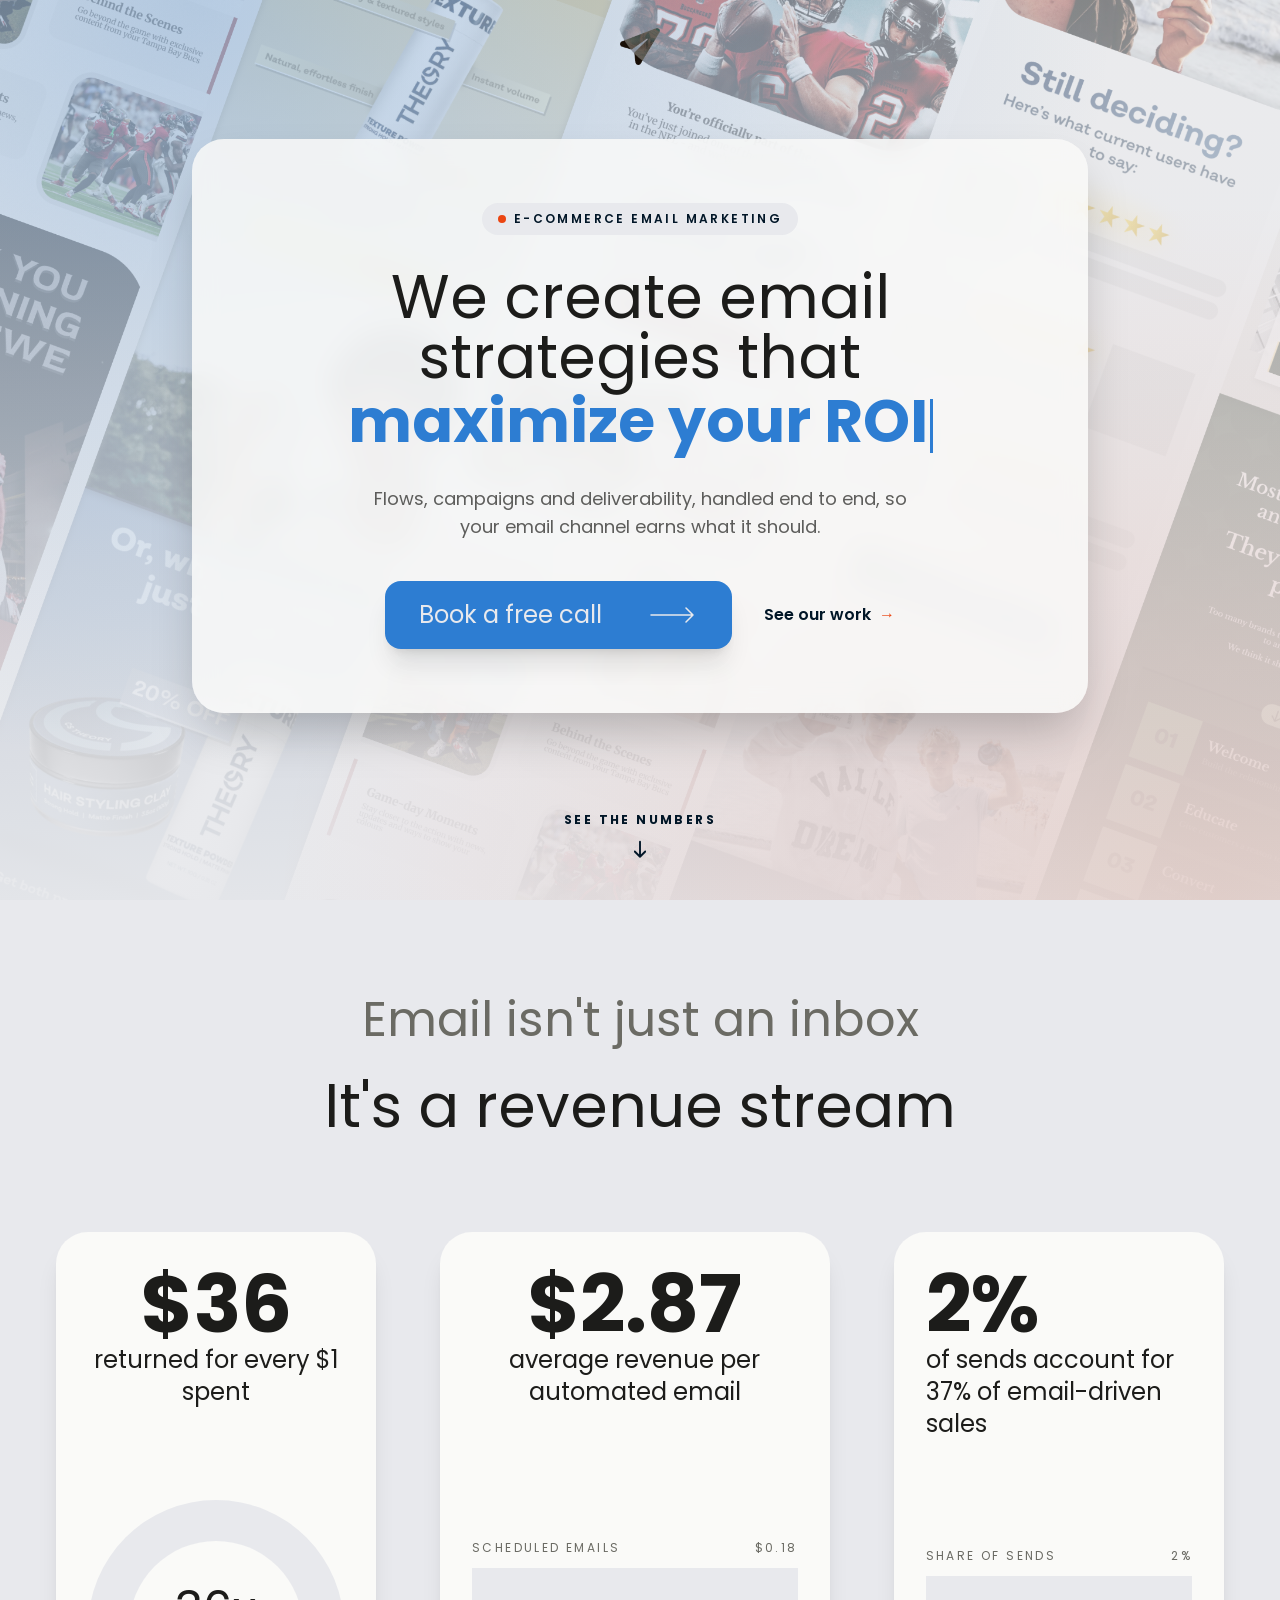
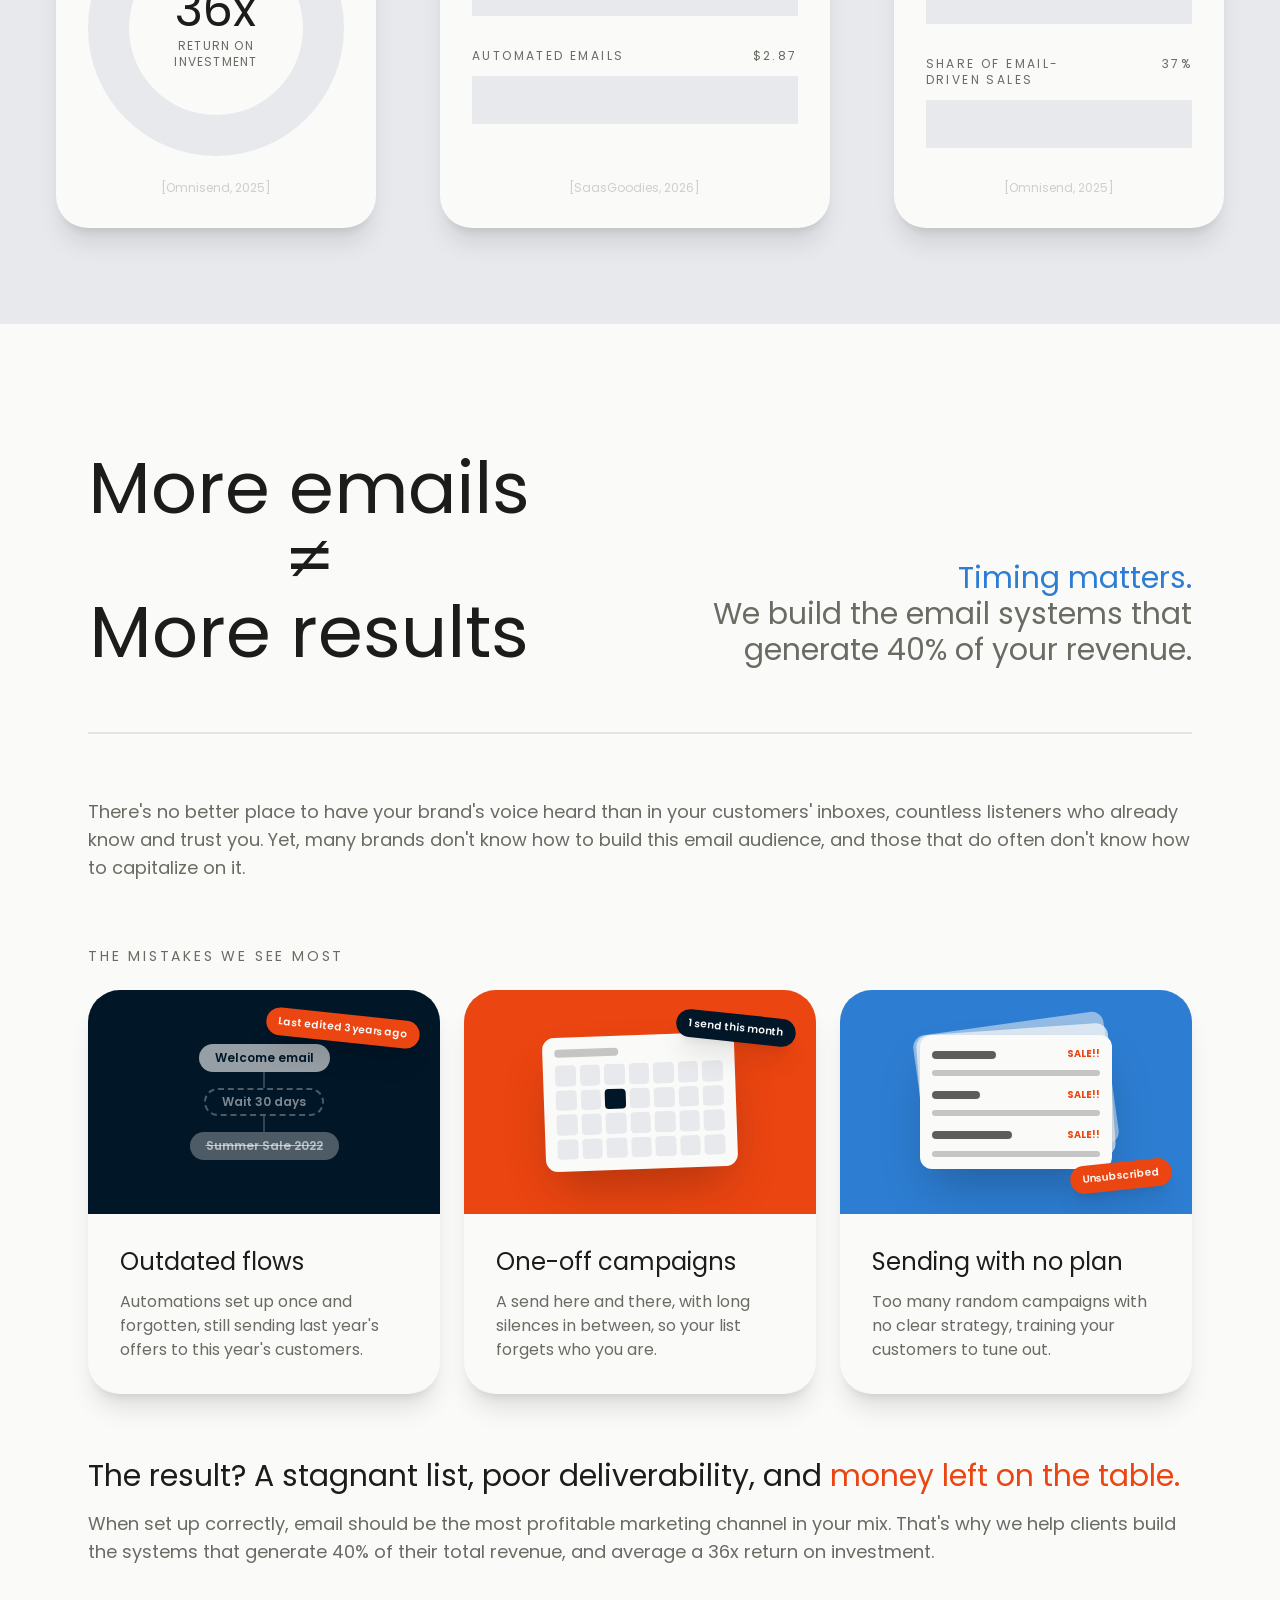
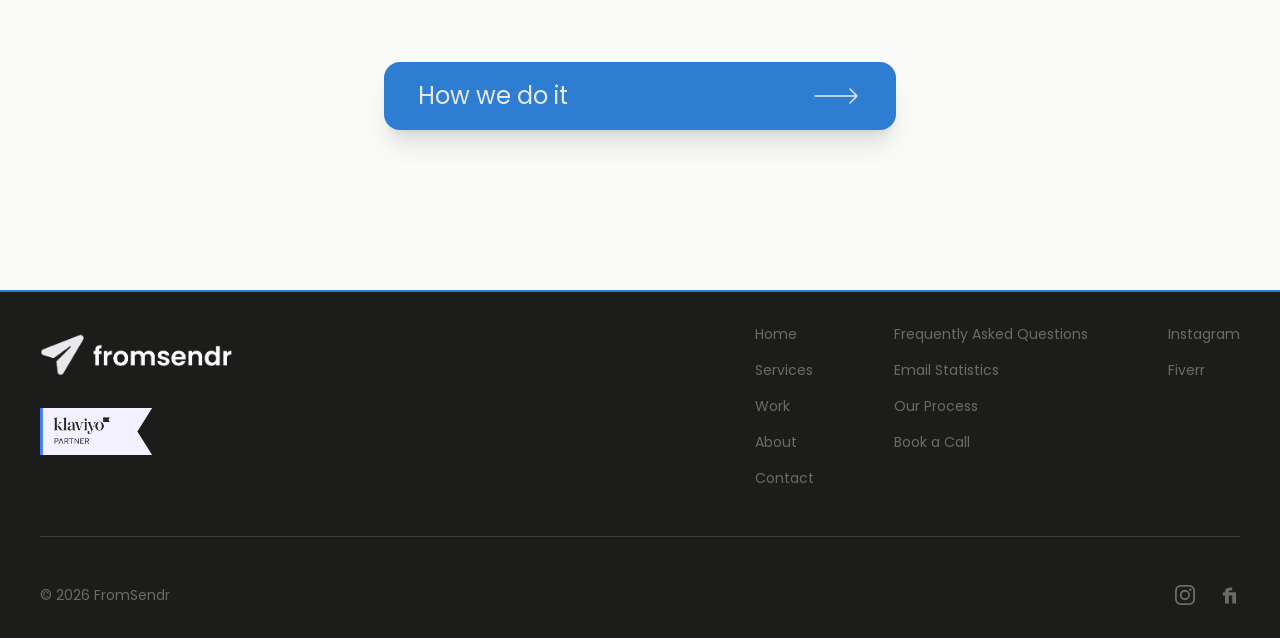
==== index.html @ eccfcfe0 "complete redesign!" ====
<!DOCTYPE html>
<html lang="en">
<head>
  <meta charset="UTF-8">
  <meta name="viewport" content="width=device-width, initial-scale=1.0">
  <link rel="icon" href="images/favicon-v3.png">
  <title>FromSendr</title>

  <!-- The hero background is set in styles.css (.hero-bg), so the browser only finds it after that loads: preload it so it starts downloading straight away -->
  <link rel="preload" as="image" href="images/hero-bg.png" fetchpriority="high">

  <!-- Fonts: a serif display paired with a clean sans for body/UI -->
  <link rel="preconnect" href="https://fonts.googleapis.com">
  <link rel="preconnect" href="https://fonts.gstatic.com" crossorigin>
  <link rel="stylesheet" href="styles.css">
  <link href="https://fonts.googleapis.com/css2?family=Fraunces:ital,opsz,wght@0,9..144,400;0,9..144,600;1,9..144,500&family=Inter:wght@400;500;600&display=swap" rel="stylesheet">
  <link href="https://fonts.googleapis.com/css2?family=Poppins:ital,wght@0,100;0,200;0,300;0,400;0,500;0,600;0,700;0,800;0,900;1,100;1,200;1,300;1,400;1,500;1,600;1,700;1,800;1,900&display=swap" rel="stylesheet">

  <!-- Built from tailwind.input.css + tailwind.config.js (see CLAUDE.md); must stay after styles.css -->
  <link rel="stylesheet" href="tailwind.css">
</head>

<body class="bg-platinum text-ink font-sans antialiased">

  <!-- Header + hero together fill the first screen (the hero takes the remaining height), then shrink as soon as the page scrolls (.hero-shrink, see styles.css/script.js) -->
  <div class="hero-shrink flex flex-col">
  <!-- ========== NAV ========== -->
  <!-- Only the logo shows by default; hovering it (or tapping, on touch) drops the nav panel down. See .site-logo/.site-nav in styles.css -->
  <a href="index.html" class="site-logo" aria-label="FromSendr home">
    <!-- The full wordmark, clipped to just the icon until the nav opens (see .site-logo-mark in styles.css) -->
    <span class="site-logo-mark"><img src="images/wordmark-platinum-nav.png" alt=""></span>
  </a>
  <nav id="site-nav" class="site-nav flex flex-col items-end gap-10 md:flex-row md:flex-wrap md:justify-center md:gap-x-16 md:gap-y-4 lg:gap-x-32 text-sm font-bold uppercase" aria-label="Main navigation">
    <a href="index.html" class="nav-link-selected">Home</a>
    <a href="services.html" class="nav-link">Services</a>
    <a href="work.html" class="nav-link">Work</a>
    <a href="about.html" class="nav-link">About</a>
    <a href="contact.html" class="nav-link">Contact</a>
  </nav>

  <!-- ========== HERO ==========
    A crisp paper card over the faded email collage (.hero-bg): eyebrow pill, headline with the
    typewriter line, one supporting line, then the booking button and a quieter "See our work" link.
  -->
  <section class="flex-1 flex flex-col justify-center relative overflow-hidden w-full mx-auto text-center px-6 md:px-10 pt-24 pb-28 md:pb-36">
    <div class="hero-bg" aria-hidden="true"></div>
    <div class="relative max-w-4xl w-full mx-auto px-5 py-10 sm:px-10 md:px-16 md:py-16 bg-paper/85 backdrop-blur-md rounded-[2rem] shadow-2xl">
      <p class="inline-flex items-center gap-2 bg-platinum rounded-full px-4 py-2 text-[0.65rem] sm:text-xs font-semibold uppercase tracking-[0.2em] text-navy">
        <span class="h-2 w-2 shrink-0 rounded-full bg-orange"></span>E-commerce email marketing
      </p>
      <h1 class="mt-6 md:mt-8 text-ink text-3xl sm:text-4xl md:text-6xl leading-[1.2]">
        <span class="block max-w-80 sm:max-w-lg md:max-w-3xl mx-auto">We create email strategies that</span>
        <!-- Grid: script.js stacks an invisible copy of every phrase in the same cell as the typed line, so the box is always as tall as the longest phrase and doesn't resize while typing. It also alternates the line between blue and orange per phrase (the cursor follows via bg-current) -->
        <span class="grid font-bold max-w-3xl pt-1 px-2 mx-auto">
          <span class="col-start-1 row-start-1 text-blue"><span id="typewriter"></span><span class="inline-block w-[2px] md:w-[3px] h-[0.9em] bg-current align-middle animate-pulse ml-0.5"></span></span>
        </span>
      </h1>
      <p class="mt-6 md:mt-8 text-ink/70 text-sm md:text-lg max-w-xl mx-auto">
        Flows, campaigns and deliverability, handled end to end, so your email channel earns what it should.
      </p>
      <div class="mt-8 md:mt-10 flex flex-col sm:flex-row items-center justify-center gap-5 sm:gap-8">
        <a href="contact.html" class="btn w-full sm:w-auto max-w-sm">
          Book a free call
          <svg xmlns="http://www.w3.org/2000/svg" width="48" height="16" viewBox="0 0 48 16" fill="none" aria-hidden="true" class="btn-arrow">
            <path d="M1 8H43M43 8L36 1M43 8L36 15" stroke="currentColor" stroke-width="1.5" stroke-linecap="round" stroke-linejoin="round"/>
          </svg>
        </a>
        <a href="work.html" class="group inline-flex items-center gap-2 text-sm md:text-base font-semibold text-navy">
          See our work
          <span class="text-orange transition-transform duration-200 group-hover:translate-x-1" aria-hidden="true">&rarr;</span>
        </a>
      </div>
    </div>
    <!-- Scroll cue: sits at the bottom of the first screen -->
    <div class="hero-cue absolute bottom-6 md:bottom-10 left-1/2 -translate-x-1/2 flex flex-col items-center gap-3 text-navy font-bold" aria-hidden="true">
      <span class="text-xs uppercase tracking-[0.2em]">See the numbers</span>
      <svg xmlns="http://www.w3.org/2000/svg" width="16" height="24" viewBox="0 0 16 24" fill="none" class="w-3 h-5 motion-safe:animate-bounce">
        <path d="M8 1V21M8 21L1 14M8 21L15 14" stroke="currentColor" stroke-width="2.5" stroke-linecap="round" stroke-linejoin="round"/>
      </svg>
    </div>
  </section>
  </div>

  <!-- ========== STATISTICS ========== -->
  <!-- Headline gets its own full screen, like the hero; each line slides up once when it scrolls into view (data-reveal, see styles.css/script.js) -->
  <section id="statistics" class="flex flex-col justify-center relative px-6 md:px-10 mt-16 md:mt-24 text-center">
    <div class="flex flex-col gap-2 sm:gap-4 md:gap-6 lg:gap-8">
      <h2 data-reveal class="text-2xl sm:text-4xl md:text-5xl lg:text-5xl text-stone">Email isn't just an inbox</h2>
      <h3 data-reveal class="text-3xl sm:text-5xl md:text-6xl lg:text-6xl">It's a revenue stream</h3>
    </div>
  </section>

  <!-- ========== STATISTICS: CHARTS ========== -->
  <section class="mx-auto px-12 sm:px-10 py-12 md:py-24 max-w-7xl 2xl:max-w-full">
    <div class="mx-auto flex flex-col gap-8 sm:gap-16 lg:gap-8 xl:gap-16 lg:flex-row lg:justify-center md:px-16 lg:px-4">

      <div data-reveal class="flex flex-col items-center justify-between gap-6 p-12 lg:p-8 2xl:p-12 bg-paper rounded-[2rem] shadow-xl">
        <div class="text-center">
          <div class="flex flex-col items-center justify-center">
            <span class="font-bold text-[4rem] sm:text-[8rem] lg:text-[5rem] 2xl:text-[8rem] leading-[1.0]">$36</span>
            <span class="mb-2 text-lg smtext-xl leading-tight text-ink md:mb-5 md:text-2xl lg:text-xl xl:text-2xl">returned for every $1 spent</span>
          </div>
        </div>
        <div class="flex flex-col gap-6">
          <div data-scroll-chart class="return-donut flex h-48 w-48 shrink-0 items-center justify-center rounded-full sm:h-64 sm:w-64 lg:h-48 lg:w-48 xl:h-64 xl:w-64" aria-label="36 dollar return for every 1 dollar invested">
            <div class="flex h-[68%] w-[68%] flex-col items-center justify-center rounded-full bg-paper text-center">
              <span class="text-3xl sm:text-5xl">36x</span>
              <span class="mt-1 max-w-20 sm:max-w-28 text-[0.5rem] sm:text-xs uppercase tracking-widest text-stone">return on investment</span>
            </div>
          </div>
          <a href="https://www.omnisend.com/blog/email-marketing-roi/" target="_blank" rel="noopener noreferrer" class="text-center text-xs text-stone/30 hover:underline cursor-pointer">[Omnisend, 2025]</a>
        </div>
      </div>

      <div data-reveal class="flex flex-col items-center justify-between gap-6 p-12 lg:p-8 2xl:p-12 bg-paper rounded-[2rem] shadow-xl">
        <div class="flex w-full flex-col items-center justify-between gap-12">
          <div class="text-center">
            <div class="flex flex-col items-center justify-center">
              <span data-scroll-chart class="font-bold text-[4rem] sm:text-[8rem] lg:text-[5rem] 2xl:text-[8rem] leading-[1]">$2.87</span>
              <span class="mb-2 text-lg sm:text-xl leading-tight text-ink md:mb-5 md:text-2xl lg:text-xl xl:text-2xl">average revenue per automated email</span>
            </div>
          </div>
          <div data-scroll-chart class="mt-16 w-full space-y-8" role="img" aria-label="2 percent of email sends account for 37 percent of email-driven sales">
            <div>
              <div class="mb-3 flex justify-between text-xs uppercase tracking-[0.2em] text-stone">
                <span>Scheduled emails</span>
                <span class="text-stone">$0.18</span>
              </div>
              <div class="h-12 overflow-hidden bg-platinum md:h-20 lg:h-12">
                <div class="share-bar-fill h-full bg-stone" style="--target: 6%"></div>
              </div>
            </div>
            <div>
              <div class="mb-3 flex justify-between text-xs uppercase tracking-[0.2em] text-stone">
                <span>Automated emails</span>
                <span class="text-stone">$2.87</span>
              </div>
              <div class="h-12 overflow-hidden bg-platinum md:h-20 lg:h-12">
                <div class="share-bar-fill h-full bg-blue" style="--target: 100%"></div>
              </div>
            </div>
          </div>
        </div>
        <a href="https://saasgoodies.com/email-automation-statistics/" target="_blank" rel="noopener noreferrer" class="flex items-center justify-center pt-4 text-center text-xs text-stone/30 hover:underline cursor-pointer">[SaasGoodies, 2026]</a>
      </div>

      <div data-reveal class="flex flex-col items-center justify-between gap-6 p-12 lg:p-8 2xl:p-12 bg-paper rounded-[2rem] shadow-xl">
        <div class="text-center md:text-left">
          <div class="flex flex-col items-center justify-center md:items-start">
            <span class="font-bold text-[4rem] sm:text-[8rem] lg:text-[5rem] 2xl:text-[8rem] leading-[1]">2%</span>
            <span class="max-w-xs text-lg sm:text-xl leading-tight text-ink md:mb-5 md:max-w-sm md:text-2xl lg:text-xl xl:text-2xl">of sends account for 37% of email-driven sales</span>
          </div>
        </div>
        <div data-scroll-chart class="mt-16 w-full space-y-8" role="img" aria-label="2 percent of email sends account for 37 percent of email-driven sales">
          <div>
            <div class="mb-3 flex justify-between text-xs uppercase tracking-[0.2em] text-stone">
              <span>Share of sends</span>
              <span class="text-stone">2%</span>
            </div>
            <div class="h-12 overflow-hidden bg-platinum md:h-20 lg:h-12">
              <div class="share-bar-fill h-full bg-stone" style="--target: 6%"></div>
            </div>
          </div>
          <div>
            <div class="mb-3 flex justify-between text-xs uppercase tracking-[0.2em] text-stone gap-16">
              <span>Share of email-driven sales</span>
              <span class="text-stone">37%</span>
            </div>
            <div class="h-12 overflow-hidden bg-platinum md:h-20 lg:h-12">
              <div class="share-bar-fill h-full bg-blue" style="--target: 74%"></div>
            </div>
          </div>
          <a href="https://www.omnisend.com/2025-ecommerce-marketing-report/" target="_blank" rel="noopener noreferrer" class="flex items-center justify-center text-center text-xs text-stone/30 hover:underline cursor-pointer">[Omnisend, 2025]</a>
        </div>
      </div>
    </div>
  </section>

  <!-- ========== STATISTICS: SUMMARY ========== -->
  <section class="bg-paper px-6 md:px-10 py-20 md:py-32">
    <div class="flex flex-col justify-center align-center gap-8 md:gap-16 mx-auto max-w-6xl px-6 text-center">
      <div class="flex flex-col gap-16 md:flex-row md:gap-0 justify-between">
        <h2 data-reveal class="flex flex-col items-center justify-center text-4xl sm:text-5xl lg:text-7xl">
          <span>More emails</span>
          <span class="text-4xl sm:text-5xl lg:text-7xl md:text-[0.75em]">≠</span>
          <span>More results</span>
        </h2>
        <div data-reveal class="flex flex-col md:justify-end md:items-end max-w-4xl text-left md:text-right text-stone">
          <h3 class="text-xl md:text-3xl text-blue">Timing matters.</h3>
          <h3 class="text-xl md:text-3xl max-w-xl">We build the email systems that generate 40% of your revenue.</h3>
        </div>
      </div>
      <div class="h-[1px] md:h-[2px] bg-silver/40"></div>
      <p class="text-left text-stone text-sm md:text-lg">
        There's no better place to have your brand's voice heard than in your customers' inboxes, countless listeners who already know and trust you.
        Yet, many brands don't know how to build this email audience, and those that do often don't know how to capitalize on it.
      </p>

      <!-- The three common mistakes, as cards in the services.html style: a coloured panel with a small decorative illustration (built from divs), then the copy. 1 column on mobile, 3 at md -->
      <div class="text-left">
        <p data-reveal class="mb-6 text-sm uppercase tracking-[0.2em] text-stone">The mistakes we see most</p>
        <div class="grid gap-6 md:grid-cols-3">

          <article data-reveal class="flex flex-col bg-paper rounded-[2rem] shadow-xl overflow-hidden">
            <div class="relative flex items-center justify-center min-h-56 p-8 bg-navy overflow-hidden" aria-hidden="true">
              <div class="relative flex flex-col items-center text-xs font-semibold">
                <span class="bg-paper/60 text-navy rounded-full px-4 py-1.5">Welcome email</span>
                <span class="h-4 w-0.5 bg-paper/20"></span>
                <span class="border-2 border-dashed border-paper/30 text-paper/50 rounded-full px-4 py-1">Wait 30 days</span>
                <span class="h-4 w-0.5 bg-paper/20"></span>
                <span class="bg-paper/30 text-paper/60 rounded-full px-4 py-1.5 line-through">Summer Sale 2022</span>
              </div>
              <span class="absolute right-5 top-6 bg-orange text-paper text-[0.65rem] font-semibold rounded-full px-3 py-1.5 shadow-xl rotate-[6deg]">Last edited 3 years ago</span>
            </div>
            <div class="flex flex-col gap-3 p-8">
              <h3 class="text-xl md:text-2xl text-ink">Outdated flows</h3>
              <p class="text-stone text-sm md:text-base leading-relaxed">Automations set up once and forgotten, still sending last year's offers to this year's customers.</p>
            </div>
          </article>

          <article data-reveal class="flex flex-col bg-paper rounded-[2rem] shadow-xl overflow-hidden">
            <div class="relative flex items-center justify-center min-h-56 p-8 bg-orange overflow-hidden" aria-hidden="true">
              <div class="relative w-full max-w-[12rem] bg-paper rounded-xl shadow-2xl p-3 rotate-[-2deg]">
                <div class="mb-2 h-2 w-16 rounded-full bg-silver"></div>
                <div class="grid grid-cols-7 gap-1">
                  <span class="aspect-square rounded bg-platinum"></span><span class="aspect-square rounded bg-platinum"></span><span class="aspect-square rounded bg-platinum"></span><span class="aspect-square rounded bg-platinum"></span><span class="aspect-square rounded bg-platinum"></span><span class="aspect-square rounded bg-platinum"></span><span class="aspect-square rounded bg-platinum"></span>
                  <span class="aspect-square rounded bg-platinum"></span><span class="aspect-square rounded bg-platinum"></span><span class="aspect-square rounded bg-navy"></span><span class="aspect-square rounded bg-platinum"></span><span class="aspect-square rounded bg-platinum"></span><span class="aspect-square rounded bg-platinum"></span><span class="aspect-square rounded bg-platinum"></span>
                  <span class="aspect-square rounded bg-platinum"></span><span class="aspect-square rounded bg-platinum"></span><span class="aspect-square rounded bg-platinum"></span><span class="aspect-square rounded bg-platinum"></span><span class="aspect-square rounded bg-platinum"></span><span class="aspect-square rounded bg-platinum"></span><span class="aspect-square rounded bg-platinum"></span>
                  <span class="aspect-square rounded bg-platinum"></span><span class="aspect-square rounded bg-platinum"></span><span class="aspect-square rounded bg-platinum"></span><span class="aspect-square rounded bg-platinum"></span><span class="aspect-square rounded bg-platinum"></span><span class="aspect-square rounded bg-platinum"></span><span class="aspect-square rounded bg-platinum"></span>
                </div>
              </div>
              <span class="absolute right-5 top-6 bg-navy text-paper text-[0.65rem] font-semibold rounded-full px-3 py-1.5 shadow-xl rotate-[6deg]">1 send this month</span>
            </div>
            <div class="flex flex-col gap-3 p-8">
              <h3 class="text-xl md:text-2xl text-ink">One-off campaigns</h3>
              <p class="text-stone text-sm md:text-base leading-relaxed">A send here and there, with long silences in between, so your list forgets who you are.</p>
            </div>
          </article>

          <article data-reveal class="flex flex-col bg-paper rounded-[2rem] shadow-xl overflow-hidden">
            <div class="relative flex items-center justify-center min-h-56 p-8 bg-blue overflow-hidden" aria-hidden="true">
              <div class="relative w-full max-w-[12rem]">
                <div class="absolute inset-0 bg-paper/50 rounded-xl rotate-[-8deg] -translate-y-3"></div>
                <div class="absolute inset-0 bg-paper/70 rounded-xl rotate-[-4deg] -translate-y-1.5"></div>
                <div class="relative bg-paper rounded-xl shadow-2xl p-3">
                  <div class="flex items-center justify-between">
                    <span class="h-2 w-16 rounded-full bg-ink/70"></span>
                    <span class="text-[0.6rem] font-bold text-orange">SALE!!</span>
                  </div>
                  <div class="mt-2 h-1.5 w-full rounded-full bg-silver"></div>
                  <div class="mt-3 flex items-center justify-between">
                    <span class="h-2 w-12 rounded-full bg-ink/70"></span>
                    <span class="text-[0.6rem] font-bold text-orange">SALE!!</span>
                  </div>
                  <div class="mt-2 h-1.5 w-full rounded-full bg-silver"></div>
                  <div class="mt-3 flex items-center justify-between">
                    <span class="h-2 w-20 rounded-full bg-ink/70"></span>
                    <span class="text-[0.6rem] font-bold text-orange">SALE!!</span>
                  </div>
                  <div class="mt-2 h-1.5 w-full rounded-full bg-silver"></div>
                </div>
              </div>
              <span class="absolute right-5 bottom-6 bg-orange text-paper text-[0.65rem] font-semibold rounded-full px-3 py-1.5 shadow-xl rotate-[-6deg]">Unsubscribed</span>
            </div>
            <div class="flex flex-col gap-3 p-8">
              <h3 class="text-xl md:text-2xl text-ink">Sending with no plan</h3>
              <p class="text-stone text-sm md:text-base leading-relaxed">Too many random campaigns with no clear strategy, training your customers to tune out.</p>
            </div>
          </article>

        </div>
      </div>

      <div data-reveal class="flex flex-col gap-4 text-left text-stone text-sm md:text-lg">
        <p class="text-xl md:text-3xl text-ink">
          The result? A stagnant list, poor deliverability, and <span class="text-orange">money left on the table.</span>
        </p>
        <p>
          When set up correctly, email should be the most profitable marketing channel in your mix.
          That's why we help clients build the systems that generate 40% of their total revenue, and average a 36x return on investment.
        </p>
      </div>
      <a href="services.html" class="btn mx-auto w-full max-w-lg my-4 md:my-8">
        How we do it
        <svg xmlns="http://www.w3.org/2000/svg" width="48" height="16" viewBox="0 0 48 16" fill="none" aria-hidden="true" class="btn-arrow">
          <path d="M1 8H43M43 8L36 1M43 8L36 15" stroke="currentColor" stroke-width="1.5" stroke-linecap="round" stroke-linejoin="round"/>
        </svg>
      </a>
    </div>
  </section>

  <!-- ========== FOOTER ========== -->
  <footer class="mx-auto px-6 md:px-10 py-8 text-sm bg-ink border-t-2 border-blue text-stone flex flex-col gap-12">
    <div class="flex justify-between">
      <div class="flex flex-col justify-start gap-8">
        <img src="images/wordmark-platinum.png" alt="FromSendr" class="w-24 sm:w-32 md:w-48">
        <img src="images/klaviyo-partner.png" alt="Klaviyo Partner" class="w-14 sm:w-20 md:w-28">
      </div>
      <div class="flex justify-end gap-20">
        <div class="flex flex-col gap-4 text-xs text-right md:text-left md:text-sm">
          <a href="index.html" class="footer-link">Home</a>
          <a href="services.html" class="footer-link">Services</a>
          <a href="work.html" class="footer-link">Work</a>
          <a href="about.html" class="footer-link">About</a>
          <a href="contact.html" class="footer-link">Contact</a>
        </div>
        <div class="hidden md:flex flex-col gap-4 text-xs md:text-sm">
          <a href="services.html#faq" class="footer-link">Frequently Asked Questions</a>
          <a href="index.html#statistics" class="footer-link">Email Statistics</a>
          <a href="services.html#process" class="footer-link">Our Process</a>
          <a href="contact.html#booking" class="footer-link">Book a Call</a>
        </div>
        <div class="hidden lg:flex flex-col gap-4 text-xs md:text-sm">
          <a href="https://www.instagram.com/fromsendr/" target="_blank" rel="noopener noreferrer" class="footer-link">Instagram</a>
          <a href="https://www.fiverr.com/fromsendr" target="_blank" rel="noopener noreferrer" class="footer-link">Fiverr</a>
        </div>
      </div>
    </div>
    <div class="h-[1px] bg-silver/20"></div>
    <div class="flex justify-between">
      <span>© 2026 FromSendr</span>
      <div class="flex gap-6">
        <a href="https://www.instagram.com/fromsendr/" target="_blank" rel="noopener noreferrer" class="footer-link" title="Instagram" aria-label="FromSendr on Instagram">
          <svg xmlns="http://www.w3.org/2000/svg" width="20" height="20" fill="currentColor" class="fill-stone" viewBox="0 0 16 16">
            <path d="M8 0C5.829 0 5.556.01 4.703.048 3.85.088 3.269.222 2.76.42a3.9 3.9 0 0 0-1.417.923A3.9 3.9 0 0 0 .42 2.76C.222 3.268.087 3.85.048 4.7.01 5.555 0 5.827 0 8.001c0 2.172.01 2.444.048 3.297.04.852.174 1.433.372 1.942.205.526.478.972.923 1.417.444.445.89.719 1.416.923.51.198 1.09.333 1.942.372C5.555 15.99 5.827 16 8 16s2.444-.01 3.298-.048c.851-.04 1.434-.174 1.943-.372a3.9 3.9 0 0 0 1.416-.923c.445-.445.718-.891.923-1.417.197-.509.332-1.09.372-1.942C15.99 10.445 16 10.173 16 8s-.01-2.445-.048-3.299c-.04-.851-.175-1.433-.372-1.941a3.9 3.9 0 0 0-.923-1.417A3.9 3.9 0 0 0 13.24.42c-.51-.198-1.092-.333-1.943-.372C10.443.01 10.172 0 7.998 0zm-.717 1.442h.718c2.136 0 2.389.007 3.232.046.78.035 1.204.166 1.486.275.373.145.64.319.92.599s.453.546.598.92c.11.281.24.705.275 1.485.039.843.047 1.096.047 3.231s-.008 2.389-.047 3.232c-.035.78-.166 1.203-.275 1.485a2.5 2.5 0 0 1-.599.919c-.28.28-.546.453-.92.598-.28.11-.704.24-1.485.276-.843.038-1.096.047-3.232.047s-2.39-.009-3.233-.047c-.78-.036-1.203-.166-1.485-.276a2.5 2.5 0 0 1-.92-.598 2.5 2.5 0 0 1-.6-.92c-.109-.281-.24-.705-.275-1.485-.038-.843-.046-1.096-.046-3.233s.008-2.388.046-3.231c.036-.78.166-1.204.276-1.486.145-.373.319-.64.599-.92s.546-.453.92-.598c.282-.11.705-.24 1.485-.276.738-.034 1.024-.044 2.515-.045zm4.988 1.328a.96.96 0 1 0 0 1.92.96.96 0 0 0 0-1.92m-4.27 1.122a4.109 4.109 0 1 0 0 8.217 4.109 4.109 0 0 0 0-8.217m0 1.441a2.667 2.667 0 1 1 0 5.334 2.667 2.667 0 0 1 0-5.334"/>
          </svg>
        </a>
        <a href="https://www.fiverr.com/fromsendr" target="_blank" rel="noopener noreferrer" class="footer-link" title="Fiverr" aria-label="FromSendr on Fiverr">
          <svg width="21" height="21" fill="currentColor" class="fill-stone" viewBox="0 0 192 192" xmlns="http://www.w3.org/2000/svg">
            <path d="M0 0h192v192H0z" style="fill:none"/>
            <path d="M121.1 170h34.75V67.04H90.21v-7.72s0-9.01 9.01-9.01h21.88V22H99.22s-43.76 0-43.76 37.32v7.72h-19.3v28.31h19.3v74.64h34.75V95.36h30.89V170Z"/>
          </svg>
        </a>
      </div>
    </div>
  </footer>

  <script src="script.js"></script>
</body>
</html>
---- styles.css ----
:root {
    --color-ink: #1C1C1A;
    --color-paper: #FDFDFD;
    --color-stone: #6B6B64;
    --color-paperdark: #EFEFEA;
    --color-blue: #2D7DD2;
    --color-platinum: #E8E9ED;
    --color-silver: #C5C5C5;
    --color-navy: #011627;
    --color-orange: #EB4511;
}

*,
*:before,
*:after {
    padding: 0;
    margin: 0;
    box-sizing: border-box;
}

/* Site nav: only the logo is visible by default, fixed top-centre. The logo is
   white and blends with `difference`, so it always renders as the inverse of
   whatever is behind it. That only works while nothing between it and <body>
   creates a stacking context (transform, filter, opacity, isolation, z-index),
   which is also why the panel is a sibling of the logo rather than a wrapper. */
.site-logo {
    position: fixed;
    top: 1rem;
    left: 50%;
    z-index: 50;
    transform: translateX(-50%);
    padding: 0.75rem;
    mix-blend-mode: difference;
}

/* Logo -> wordmark: the image is the whole wordmark (icon on the left), and this
   box clips it to the icon's width. Opening the nav widens the box to reveal
   the name. --logo-size is the icon's width; the ratios come from the image
   (614x128, icon 137px wide). overflow: hidden doesn't create a stacking
   context, so the logo's blend mode still works. */
.site-logo-mark {
    --logo-size: 2rem;
    display: block;
    width: var(--logo-size);
    overflow: hidden;
    transition: width 0.25s ease;
}

.site-logo-mark img {
    /* Override Tailwind preflight's max-width: 100%, which would shrink it into the clip */
    max-width: none;
    height: calc(var(--logo-size) * 128 / 137);
    width: auto;
}

@media (min-width: 768px) {
    .site-logo-mark {
        --logo-size: 2.5rem;
    }
}

/* Expanded whenever the panel is open (same triggers as the .site-nav rules
   below). :has() lets the logo react to its later sibling. */
.site-logo:focus-visible .site-logo-mark,
.site-logo:has(~ .site-nav:focus-within) .site-logo-mark,
.site-logo:has(~ .site-nav.is-open) .site-logo-mark {
    width: calc(var(--logo-size) * 614 / 137);
    transition-duration: 0.35s;
}

@media (hover: hover) {
    .site-logo:hover .site-logo-mark,
    .site-logo:has(~ .site-nav:hover) .site-logo-mark {
        width: calc(var(--logo-size) * 614 / 137);
        transition-duration: 0.35s;
    }
}

@media (prefers-reduced-motion: reduce) {
    .site-logo-mark {
        transition: none !important;
    }
}

.site-nav {
    position: fixed;
    top: 0;
    left: 0;
    right: 0;
    z-index: 40;
    /* Top padding clears the logo, so the links sit centred just below it */
    padding: 6.5rem 1.5rem 2rem;
    background-color: var(--color-navy);
    transform: translateY(-100%);
    visibility: hidden;
    /* Closing waits briefly, so a slightly slow move off the logo doesn't drop it */
    transition: transform 0.1s ease, visibility 0s linear 0.5s;
}

/* Mobile (below Tailwind's md): logo sits top-right, and the panel is a
   full-height drawer that slides in from the right. It only goes full width on
   very narrow screens. Right padding lines the links up with the logo's right
   edge (1rem offset + 0.75rem padding). */
@media (max-width: 767px) {
    .site-logo {
        left: auto;
        right: 1rem;
        transform: none;
    }

    .site-nav {
        bottom: 0;
        left: auto;
        width: max(min(75vw, 18rem), min(100vw, 14rem));
        padding: 5.5rem 1.75rem 2rem;
        text-align: right;
        transform: translateX(100%);
    }

    /* Dims the rest of the page while open: a huge shadow spread instead of a
       separate backdrop element (script.js catches taps on the dimmed area) */
    .site-nav.is-open {
        box-shadow: 0 0 0 100vmax rgb(0 0 0 / 0.5);
    }
}

/* The panel covers the logo's area when open, so the pointer moves from logo
   to panel without a gap and :hover carries over. Hover is gated to real
   hover devices so a tap doesn't leave it stuck open; touch uses .is-open. */
@media (hover: hover) {
    .site-logo:hover ~ .site-nav,
    .site-nav:hover {
        transform: none;
        visibility: visible;
        transition: transform 0.35s ease, visibility 0s;
    }
}

.site-logo:focus-visible ~ .site-nav,
.site-nav:focus-within,
.site-nav.is-open {
    transform: none;
    visibility: visible;
    transition: transform 0.35s ease, visibility 0s;
}

@media (prefers-reduced-motion: reduce) {
    .site-nav,
    .site-nav.is-open,
    .site-nav:focus-within,
    .site-logo:focus-visible ~ .site-nav {
        transition: visibility 0s;
    }

    @media (hover: hover) {
        .site-logo:hover ~ .site-nav,
        .site-nav:hover {
            transition: visibility 0s;
        }
    }
}

.footer-link {
    position: relative;
    color: var(--color-stone);
}

.footer-link:hover {
    color: var(--color-platinum);
    transition: all 0.2s ease;
}

.nav-link {
    position: relative;
    color: var(--color-silver);
}

.nav-link:after {
    content: "";
    position: absolute;
    width: 0;
    height: 2px;
    background-color: var(--color-blue);
    left: 0;
    bottom: -8px;
    transition: 0.2s;
}

.nav-link:hover {
    color: var(--color-platinum);
    transition: all 0.2s ease;
}

.nav-link:hover:after {
    width: 100%;

}

.nav-link-selected {
    position: relative;
    color: var(--color-platinum);
}

.nav-link-selected:after {
    content: "";
    position: absolute;
    width: 100%;
    height: 2px;
    background-color: var(--color-blue);
    opacity: 0.4;
    left: 0;
    bottom: -8px;
}

/* Buttons: every CTA uses .btn (plus a colour variant like .btn-hero if needed).
   Colours come from the --btn-* variables, so a variant only overrides those.
   Base rules use `html body :where(.btn)`: two element selectors (0,0,2) beat
   Tailwind's preflight reset (`* { border-width: 0 }`, `a { color: inherit }`)
   whatever order the stylesheets load in, but any single Tailwind utility on the
   element (width, margins, padding, hidden md:flex...) still wins. */
.btn {
    --btn-color: var(--color-platinum);
    --btn-bg: var(--color-blue);
    --btn-border: transparent;
    --btn-fill: var(--color-platinum);
    --btn-hover-color: var(--color-navy);
}

html body :where(.btn) {
    position: relative;
    isolation: isolate;
    display: inline-flex;
    align-items: center;
    justify-content: space-between;
    gap: 3rem;
    padding: 1rem 1.5rem;
    border: 2px solid var(--btn-border);
    border-radius: 1rem;
    background-color: var(--btn-bg);
    color: var(--btn-color);
    /* Tailwind's shadow-xl */
    box-shadow: 0 20px 25px -5px rgb(0 0 0 / 0.1), 0 8px 10px -6px rgb(0 0 0 / 0.1);
    font-family: "Poppins", sans-serif;
    font-size: 1rem;
    line-height: 1.5rem;
    text-align: left;
    transition: color 0.3s ease;
}

/* Fill slides in from the left on hover, then exits to the right on hover-out */
html body :where(.btn)::before {
    content: "";
    position: absolute;
    inset: 0;
    z-index: -1;
    background-color: var(--btn-fill);
    border-radius: 0.85rem;
    transform: scaleX(0);
    transform-origin: right;
    transition: transform 0.3s ease;
}

html body :where(.btn:focus-visible) {
    color: var(--btn-hover-color);
}

html body :where(.btn:focus-visible)::before {
    transform: scaleX(1);
    transform-origin: left;
}

/* Hover gated to real hover devices, so a tap doesn't leave the fill stuck on */
@media (hover: hover) {
    html body :where(.btn:hover) {
        color: var(--btn-hover-color);
        transition: color 0.1s ease;
    }

    html body :where(.btn:hover)::before {
        transform: scaleX(1);
        transform-origin: left;
    }
}

/* The trailing arrow SVG inside a .btn */
:where(.btn-arrow) {
    flex-shrink: 0;
    width: 2rem;
    height: 0.75rem;
}

@media (min-width: 768px) {
    html body :where(.btn) {
        padding: 1rem 2rem;
        font-size: 1.5rem;
        line-height: 2rem;
    }

    :where(.btn-arrow) {
        width: 3rem;
        height: 1rem;
    }
}

@media (max-width: 767px) {
    .footer-link:hover {
        color: var(--color-platinum);
        transition: none;
    }

    .nav-link:hover {
        color: var(--color-platinum);
        transition: none;
    }

    .nav-link:after {
        width: 0;
    }

    .nav-link:hover:after {
        width: 0;
        transition: none;
    }
}

/* Index/work/about hero: fills the first screen, then shrinks as soon as the page is scrolled
   at all (script.js adds .is-collapsed), pulling the next section up. min-height rather
   than height so the content still fits on short phones. */
.hero-shrink {
    min-height: 100vh;
    min-height: 100svh;
    transition: min-height 0.9s cubic-bezier(0.16, 1, 0.3, 1);
}

.hero-shrink.is-collapsed {
    min-height: 65vh;
    min-height: 80svh;
}

/* Contact page: the hero only needs to introduce the booking widget, so it starts shorter */
.hero-short {
    min-height: 75vh;
    min-height: 75svh;
}

.hero-short.is-collapsed {
    min-height: 60vh;
    min-height: 60svh;
}

/* Browser scroll anchoring would "correct" the shrink by scrolling back up, cancelling it */
html:has(.hero-shrink) {
    overflow-anchor: none;
}

.hero-cue {
    transition: opacity 0.3s;
}

.hero-shrink.is-collapsed .hero-cue {
    opacity: 0;
}

/* Backgrounds inside a shrinking hero (index photo, work/about aurora): at least screen-height
   and centred, so the hero's overflow-hidden crops them as it shrinks rather than
   squashing them. min-height keeps them covering a hero that's taller than the screen,
   and its +2px overhangs each edge by 1px so sub-pixel rounding of the centring can't
   leave a hairline gap at the top. */
.hero-bg,
.hero-shrink > .aurora {
    position: absolute;
    inset: 50% 0 auto;
    height: 100vh;
    height: 100svh;
    min-height: calc(100% + 2px);
    translate: 0 -50%;
}

/* Index hero photo, washed out towards white so its colours don't compete with the text.
   Sizing/position is shared with the work aurora, above. */
.hero-bg {
    background:
        radial-gradient(ellipse at 15% 0%, rgb(45 125 210 / 0.3), transparent 60%),
        radial-gradient(ellipse at 95% 100%, rgb(235 69 17 / 0.14), transparent 55%),
        linear-gradient(rgb(232 233 237 / 0.55), rgb(232 233 237 / 0.97)),
        url("images/hero-bg.png") center / cover no-repeat;
    filter: saturate(0.85);
}

/* Scroll-linked charts: --progress (0 to 1) is set per chart in script.js */
.return-donut {
    /* 36/37 of the ring is the return; the remaining sliver is the $1 invested */
    background: conic-gradient(var(--color-blue) calc(var(--progress, 0) * 350.27deg), var(--color-platinum) 0);
}

.share-bar-fill {
    width: calc(var(--progress, 0) * var(--target));
}

/* Slide-up reveal for [data-reveal] (triggered by script.js). The element is moved
   down by its own height and clipped at its resting bottom edge, so it slides up out
   of that edge without fading. The clip is in the element's own (moving) coordinates,
   so the bottom inset shrinks in step with the translate to keep that edge fixed; it
   ends slightly negative so shadows aren't cut off. Uses `translate` rather than
   `transform` so it doesn't clash with hover transforms like .email-preview's.
   The hidden state only applies once JS adds .reveal-ready, so without JS (or with
   reduced motion) everything just shows. */
[data-reveal].reveal-ready {
    translate: 0 100%;
    clip-path: inset(0 0 100% 0);
}

/* The transition lives only on the revealed state, so applying the hidden state is
   instant (otherwise it would animate down, and script.js's transitionend cleanup
   would fire early and undo the whole thing). */
[data-reveal].reveal-ready.is-revealed {
    translate: 0 0;
    clip-path: inset(-4rem);
    transition:
        translate 0.6s cubic-bezier(0.16, 1, 0.3, 1) var(--reveal-delay, 0s),
        clip-path 0.6s cubic-bezier(0.16, 1, 0.3, 1) var(--reveal-delay, 0s);
}

/* Sticker: a small image slapped over a card's top-right corner, with about a
   third of it on the card and the rest hanging off. The card needs `relative`.
   On mobile it's smaller and hangs off less to the side, so it stays inside the
   page's 1.5rem gutter and can't cause horizontal scroll.
   Inside a [data-reveal] card it stays hidden during the card's clipped slide-up
   (the clip would cut it off) and slaps on with a bounce once script.js drops the
   reveal classes. Uses `scale`/`rotate` rather than `transform` so the two
   states and the hover wiggle don't overwrite each other. */
.sticker {
    --sticker-size: 4.5rem;
    --sticker-rotate: 12deg;
    position: absolute;
    top: calc(var(--sticker-size) * -2 / 6);
    right: -1rem;
    width: var(--sticker-size);
    height: var(--sticker-size);
    rotate: var(--sticker-rotate);
    filter: drop-shadow(0 6px 10px rgb(0 0 0 / 0.18));
    pointer-events: none;
    transition:
        scale 0.35s cubic-bezier(0.34, 1.56, 0.64, 1),
        rotate 0.35s cubic-bezier(0.34, 1.56, 0.64, 1),
        opacity 0.15s ease;
}

@media (min-width: 768px) {
    .sticker {
        --sticker-size: 7rem;
        right: calc(var(--sticker-size) * -2 / 5);
    }
}

[data-reveal].reveal-ready .sticker {
    opacity: 0;
    scale: 1.6;
    rotate: calc(var(--sticker-rotate) - 25deg);
}

@media (hover: hover) {
    :hover > .sticker {
        rotate: calc(var(--sticker-rotate) + 10deg);
        scale: 1.08;
    }
}

/* Work page: cropped email preview with a fade-out, so long emails stay card-sized */
.email-preview {
    position: relative;
    display: block;
    height: 28rem;
    background-color: var(--color-silver);
    border-radius: 1.2rem;
    overflow: hidden;
    cursor: pointer;
    transition: transform 0.2s ease;
    padding: 8px;
}

.email-preview:hover {
    transform: scale(1.02);
}

.email-preview img {
    width: 100%;
    border-radius: 0.7rem;
    display: block;
}

.email-preview:after {
    content: "";
    position: absolute;
    inset: auto 0 0 0;
    height: 40%;
    background: linear-gradient(to bottom, transparent, var(--color-platinum));
    pointer-events: none;
}

.email-preview-cta {
    position: absolute;
    left: 50%;
    bottom: 1.25rem;
    z-index: 1;
    transform: translateX(-50%);
    padding: 0.6rem 1.25rem;
    border-radius: 0.5rem;
    background: var(--color-navy);
    color: var(--color-platinum);
    font-size: 0.875rem;
    white-space: nowrap;
    transition: all 0.2s ease;
}

.email-preview-cta:hover {
    background: var(--color-blue);
}

/* Placeholder email until real screenshots exist: header bar, hero block, text lines.
   The -orange/-stone/-dark modifiers only swap the colour variables, for variety in the grid and marquee. */
.email-skeleton {
    --sk-head: #B9D3EF;
    --sk-hero: var(--color-blue);
    --sk-line: var(--color-platinum);
    --sk-bg: var(--color-paper);
    height: 100%;
    min-height: 28rem;
    border-radius: 0.7rem;
    background:
        linear-gradient(var(--sk-head), var(--sk-head)) 10% 4% / 30% 1.5rem no-repeat,
        linear-gradient(var(--sk-hero), var(--sk-hero)) 10% 16% / 80% 10rem no-repeat,
        repeating-linear-gradient(var(--sk-line) 0 0.6rem, transparent 0.6rem 1.4rem) 10% 60% / 80% 12rem no-repeat,
        var(--sk-bg);
}

.email-skeleton-orange {
    --sk-head: var(--color-navy);
    --sk-hero: var(--color-orange);
}

.email-skeleton-stone {
    --sk-head: var(--color-stone);
    --sk-hero: #B9D3EF;
}

.email-skeleton-dark {
    --sk-head: var(--color-platinum);
    --sk-hero: var(--color-blue);
    --sk-line: #1E3346;
    --sk-bg: var(--color-navy);
}

.email-skeleton-full {
    min-height: 90rem;
}

/* Work page: continuously scrolling strip of email design thumbnails.
   The mask fades the cards out at both screen edges instead of cutting them off. */
.marquee {
    width: 100%;
    -webkit-mask-image: linear-gradient(to right, transparent, #000 8%, #000 92%, transparent);
    mask-image: linear-gradient(to right, transparent, #000 8%, #000 92%, transparent);
}

.marquee-track {
    display: flex;
    align-items: flex-start;
    gap: 0.8rem;
    width: max-content;
    will-change: transform;
    /* Position driven by script.js (rAF), not a CSS animation: a JS-tracked
       offset can be paused/resumed any number of times with no drift or
       restart, which a CSS animation-play-state toggle can't guarantee
       across browsers, especially under mobile's sticky-:hover-on-tap. */
}

.marquee-card {
    position: relative;
    flex: 0 0 auto;
    width: 9rem;
    height: 16rem;
    border-radius: 1rem;
    overflow-y: auto;
    overflow-x: hidden;
    background: rgb(253 253 253 / 0.12);
    padding: 4px;
    scrollbar-width: thin;
    scrollbar-color: var(--color-blue) transparent;
}

.marquee-card::-webkit-scrollbar {
    width: 4px;
}

.marquee-card::-webkit-scrollbar-track {
    background: transparent;
}

.marquee-card::-webkit-scrollbar-thumb {
    background: var(--color-blue);
}

.marquee-card-fill {
    width: 100%;
    border-radius: 0.7rem;
}

@media (min-width: 768px) {
    .marquee-card {
        width: 16rem;
        height: 30rem;
        padding: 6px;
    }
}

@media (prefers-reduced-motion: reduce) {
    .marquee-track {
        gap: 1rem;
    }
}

/* Work page hero: slowly drifting "aurora" of brand-colour glows (replaced the background video).
   Each blob is a soft radial gradient (cheaper than filter: blur) and only its transform is
   animated, so it stays on the compositor. Blob colour/position/path/speed are per-blob variables. */
.aurora {
    position: absolute;
    inset: 0;
    overflow: hidden;
    background: radial-gradient(ellipse at 50% 110%, #2a303b, #101112 70%);
    pointer-events: none;
}

.aurora-blob {
    position: absolute;
    width: 75vmax;
    height: 75vmax;
    border-radius: 50%;
    background: radial-gradient(closest-side, var(--blob-color), transparent);
    will-change: transform;
    animation: aurora-drift var(--blob-duration) ease-in-out var(--blob-delay) infinite alternate;
}

.aurora-blob-1 { --blob-color: rgba(127, 152, 190, 0.55); top: -35vmax; left: -25vmax;  --blob-duration: 22s; --blob-delay: -6s;  --blob-to: 30vw, 20vh;  --blob-scale: 1.15; }
.aurora-blob-2 { --blob-color: rgba(130, 160, 206, 0.35); top: 10vh;    right: -35vmax; --blob-duration: 27s; --blob-delay: -14s; --blob-to: -35vw, -15vh; --blob-scale: 0.9; }
.aurora-blob-3 { --blob-color: rgba(153, 176, 211, 0.3); bottom: -45vmax; left: 10vw;  --blob-duration: 31s; --blob-delay: -3s;  --blob-to: 20vw, -25vh; --blob-scale: 1.25; }
.aurora-blob-4 { --blob-color: rgba(64, 94, 139, 0.6);   top: 20vh;    left: -40vmax;  --blob-duration: 25s; --blob-delay: -19s; --blob-to: 45vw, -10vh; --blob-scale: 1.1; }

/* Light variant (about page, dark text on top): paper base with paler, softer glows */
.aurora-light {
    background: radial-gradient(ellipse at 50% 110%, #E4EBE3, #FAFAF8 70%);
}

.aurora-light .aurora-blob-1 { --blob-color: rgba(117, 150, 199, 0.781); }
.aurora-light .aurora-blob-2 { --blob-color: rgba(122, 154, 214, 0.699); }
.aurora-light .aurora-blob-3 { --blob-color: rgba(168, 196, 233, 0.8); }
.aurora-light .aurora-blob-4 { --blob-color: rgba(112, 152, 204, 0.438); }

/* Brand variant (add to .aurora-light, services hero): the glows in the site palette
   (blue, orange, navy) on a platinum base, to match the coloured panels further down */
.aurora-brand {
    background: radial-gradient(ellipse at 50% 110%, #DCE6F2, #E8E9ED 70%);
}

.aurora-brand .aurora-blob-1 { --blob-color: rgba(45, 125, 210, 0.45); }
.aurora-brand .aurora-blob-2 { --blob-color: rgba(235, 69, 17, 0.22); }
.aurora-brand .aurora-blob-3 { --blob-color: rgba(45, 125, 210, 0.3); }
.aurora-brand .aurora-blob-4 { --blob-color: rgba(1, 22, 39, 0.12); }

.aurora-light::after {
    opacity: 0.08;
}

@keyframes aurora-drift {
    from { transform: translate(0, 0) scale(1); }
    to   { transform: translate(var(--blob-to)) scale(var(--blob-scale)); }
}

/* Film grain on top so the gradients don't band and the surface feels less flat */
.aurora::after {
    content: "";
    position: absolute;
    inset: 0;
    opacity: 0.12;
    background-image: url("data:image/svg+xml,%3Csvg xmlns='http://www.w3.org/2000/svg' width='200' height='200'%3E%3Cfilter id='n'%3E%3CfeTurbulence type='fractalNoise' baseFrequency='0.85' numOctaves='3' stitchTiles='stitch'/%3E%3C/filter%3E%3Crect width='100%25' height='100%25' filter='url(%23n)'/%3E%3C/svg%3E");
}

@media (prefers-reduced-motion: reduce) {
    .aurora-blob {
        animation: none;
    }
}
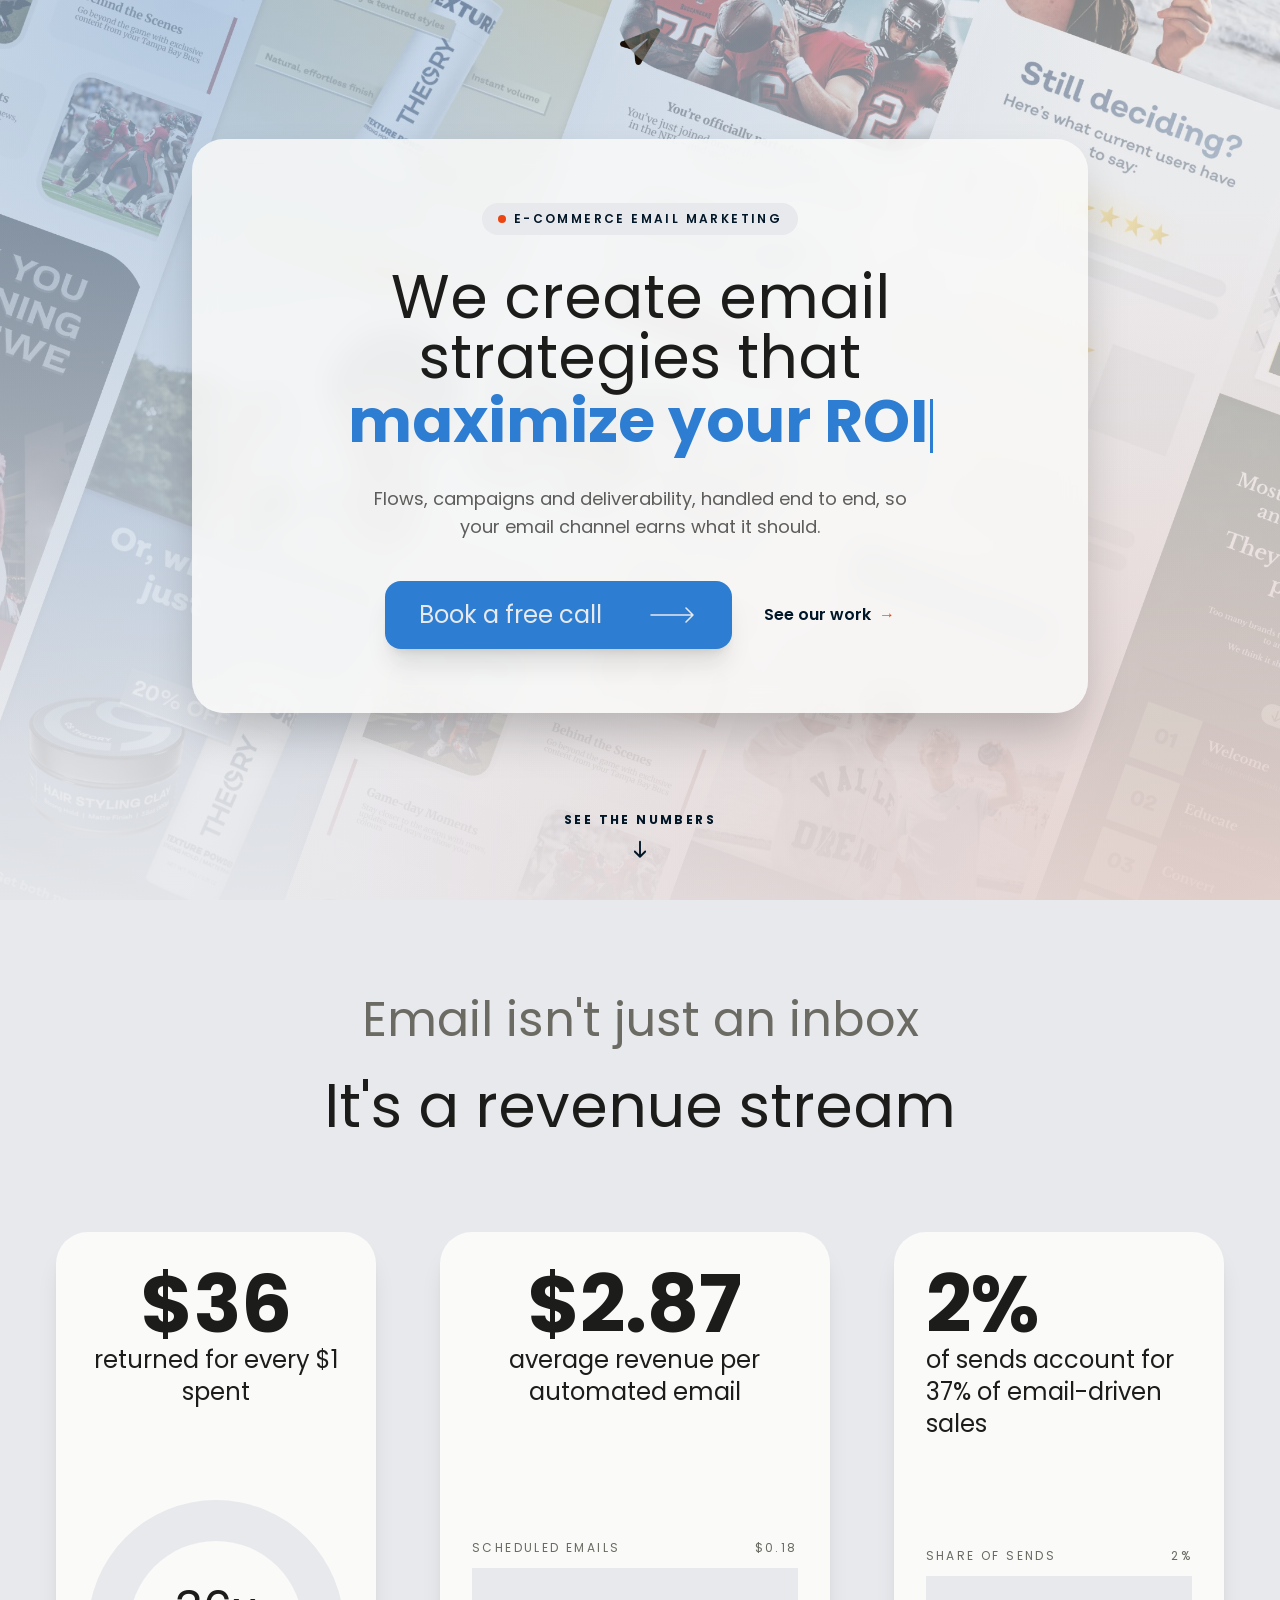
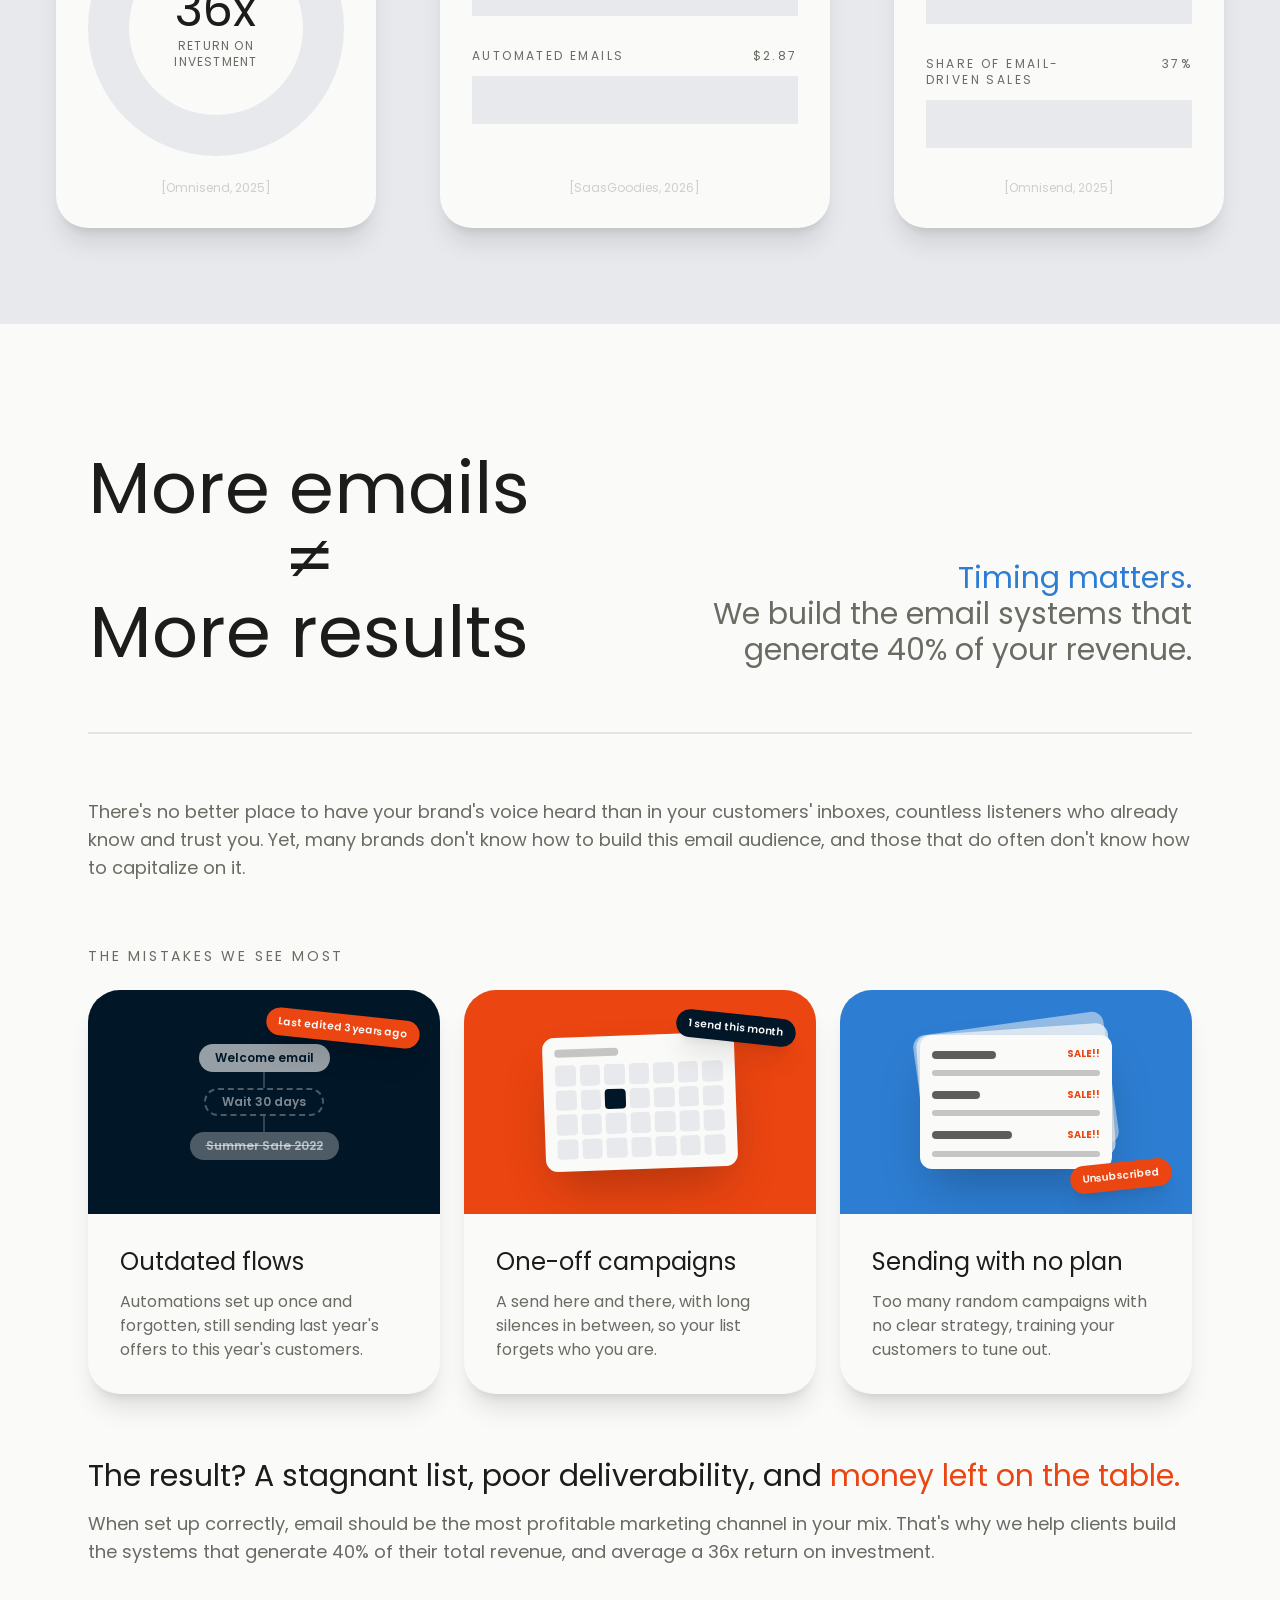
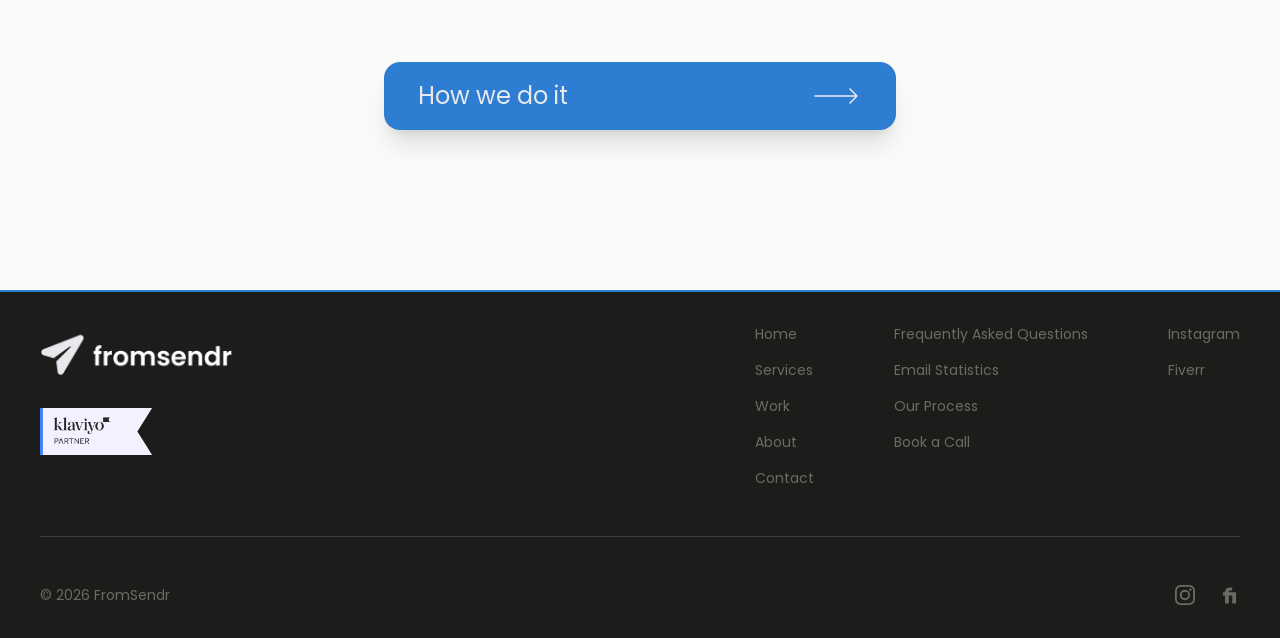
==== commit 54e4c8b8: "codebase optimisation" ====
--- a/index.html
+++ b/index.html
@@ -7,14 +7,13 @@
   <title>FromSendr</title>
 
   <!-- The hero background is set in styles.css (.hero-bg), so the browser only finds it after that loads: preload it so it starts downloading straight away -->
-  <link rel="preload" as="image" href="images/hero-bg.png" fetchpriority="high">
+  <link rel="preload" as="image" href="images/hero-bg.webp" fetchpriority="high">
 
   <!-- Fonts: a serif display paired with a clean sans for body/UI -->
   <link rel="preconnect" href="https://fonts.googleapis.com">
   <link rel="preconnect" href="https://fonts.gstatic.com" crossorigin>
   <link rel="stylesheet" href="styles.css">
-  <link href="https://fonts.googleapis.com/css2?family=Fraunces:ital,opsz,wght@0,9..144,400;0,9..144,600;1,9..144,500&family=Inter:wght@400;500;600&display=swap" rel="stylesheet">
-  <link href="https://fonts.googleapis.com/css2?family=Poppins:ital,wght@0,100;0,200;0,300;0,400;0,500;0,600;0,700;0,800;0,900;1,100;1,200;1,300;1,400;1,500;1,600;1,700;1,800;1,900&display=swap" rel="stylesheet">
+  <link href="https://fonts.googleapis.com/css2?family=Fraunces:opsz,wght@9..144,400;9..144,600&family=Poppins:ital,wght@0,400;0,600;0,700;1,700&display=swap" rel="stylesheet">
 
   <!-- Built from tailwind.input.css + tailwind.config.js (see CLAUDE.md); must stay after styles.css -->
   <link rel="stylesheet" href="tailwind.css">
@@ -85,8 +84,8 @@
   <!-- Headline gets its own full screen, like the hero; each line slides up once when it scrolls into view (data-reveal, see styles.css/script.js) -->
   <section id="statistics" class="flex flex-col justify-center relative px-6 md:px-10 mt-16 md:mt-24 text-center">
     <div class="flex flex-col gap-2 sm:gap-4 md:gap-6 lg:gap-8">
-      <h2 data-reveal class="text-2xl sm:text-4xl md:text-5xl lg:text-5xl text-stone">Email isn't just an inbox</h2>
-      <h3 data-reveal class="text-3xl sm:text-5xl md:text-6xl lg:text-6xl">It's a revenue stream</h3>
+      <h2 data-reveal class="text-2xl sm:text-4xl md:text-5xl text-stone">Email isn't just an inbox</h2>
+      <h3 data-reveal class="text-3xl sm:text-5xl md:text-6xl">It's a revenue stream</h3>
     </div>
   </section>
 
@@ -98,7 +97,7 @@
         <div class="text-center">
           <div class="flex flex-col items-center justify-center">
             <span class="font-bold text-[4rem] sm:text-[8rem] lg:text-[5rem] 2xl:text-[8rem] leading-[1.0]">$36</span>
-            <span class="mb-2 text-lg smtext-xl leading-tight text-ink md:mb-5 md:text-2xl lg:text-xl xl:text-2xl">returned for every $1 spent</span>
+            <span class="mb-2 text-lg sm:text-xl leading-tight text-ink md:mb-5 md:text-2xl lg:text-xl xl:text-2xl">returned for every $1 spent</span>
           </div>
         </div>
         <div class="flex flex-col gap-6">
@@ -108,7 +107,7 @@
               <span class="mt-1 max-w-20 sm:max-w-28 text-[0.5rem] sm:text-xs uppercase tracking-widest text-stone">return on investment</span>
             </div>
           </div>
-          <a href="https://www.omnisend.com/blog/email-marketing-roi/" target="_blank" rel="noopener noreferrer" class="text-center text-xs text-stone/30 hover:underline cursor-pointer">[Omnisend, 2025]</a>
+          <a href="https://www.omnisend.com/blog/email-marketing-roi/" target="_blank" rel="noopener noreferrer" class="text-center text-xs text-stone/30 hover:underline">[Omnisend, 2025]</a>
         </div>
       </div>
 
@@ -116,11 +115,11 @@
         <div class="flex w-full flex-col items-center justify-between gap-12">
           <div class="text-center">
             <div class="flex flex-col items-center justify-center">
-              <span data-scroll-chart class="font-bold text-[4rem] sm:text-[8rem] lg:text-[5rem] 2xl:text-[8rem] leading-[1]">$2.87</span>
+              <span class="font-bold text-[4rem] sm:text-[8rem] lg:text-[5rem] 2xl:text-[8rem] leading-[1]">$2.87</span>
               <span class="mb-2 text-lg sm:text-xl leading-tight text-ink md:mb-5 md:text-2xl lg:text-xl xl:text-2xl">average revenue per automated email</span>
             </div>
           </div>
-          <div data-scroll-chart class="mt-16 w-full space-y-8" role="img" aria-label="2 percent of email sends account for 37 percent of email-driven sales">
+          <div data-scroll-chart class="mt-16 w-full space-y-8" role="img" aria-label="Automated emails average 2.87 dollars of revenue each, against 18 cents for scheduled emails">
             <div>
               <div class="mb-3 flex justify-between text-xs uppercase tracking-[0.2em] text-stone">
                 <span>Scheduled emails</span>
@@ -141,7 +140,7 @@
             </div>
           </div>
         </div>
-        <a href="https://saasgoodies.com/email-automation-statistics/" target="_blank" rel="noopener noreferrer" class="flex items-center justify-center pt-4 text-center text-xs text-stone/30 hover:underline cursor-pointer">[SaasGoodies, 2026]</a>
+        <a href="https://saasgoodies.com/email-automation-statistics/" target="_blank" rel="noopener noreferrer" class="flex items-center justify-center pt-4 text-center text-xs text-stone/30 hover:underline">[SaasGoodies, 2026]</a>
       </div>
 
       <div data-reveal class="flex flex-col items-center justify-between gap-6 p-12 lg:p-8 2xl:p-12 bg-paper rounded-[2rem] shadow-xl">
@@ -170,7 +169,7 @@
               <div class="share-bar-fill h-full bg-blue" style="--target: 74%"></div>
             </div>
           </div>
-          <a href="https://www.omnisend.com/2025-ecommerce-marketing-report/" target="_blank" rel="noopener noreferrer" class="flex items-center justify-center text-center text-xs text-stone/30 hover:underline cursor-pointer">[Omnisend, 2025]</a>
+          <a href="https://www.omnisend.com/2025-ecommerce-marketing-report/" target="_blank" rel="noopener noreferrer" class="flex items-center justify-center text-center text-xs text-stone/30 hover:underline">[Omnisend, 2025]</a>
         </div>
       </div>
     </div>
@@ -178,7 +177,7 @@
 
   <!-- ========== STATISTICS: SUMMARY ========== -->
   <section class="bg-paper px-6 md:px-10 py-20 md:py-32">
-    <div class="flex flex-col justify-center align-center gap-8 md:gap-16 mx-auto max-w-6xl px-6 text-center">
+    <div class="flex flex-col justify-center gap-8 md:gap-16 mx-auto max-w-6xl px-6 text-center">
       <div class="flex flex-col gap-16 md:flex-row md:gap-0 justify-between">
         <h2 data-reveal class="flex flex-col items-center justify-center text-4xl sm:text-5xl lg:text-7xl">
           <span>More emails</span>
@@ -293,8 +292,8 @@
   <footer class="mx-auto px-6 md:px-10 py-8 text-sm bg-ink border-t-2 border-blue text-stone flex flex-col gap-12">
     <div class="flex justify-between">
       <div class="flex flex-col justify-start gap-8">
-        <img src="images/wordmark-platinum.png" alt="FromSendr" class="w-24 sm:w-32 md:w-48">
-        <img src="images/klaviyo-partner.png" alt="Klaviyo Partner" class="w-14 sm:w-20 md:w-28">
+        <img src="images/wordmark-platinum-footer.webp" alt="FromSendr" width="400" height="108" loading="lazy" decoding="async" class="w-24 sm:w-32 md:w-48">
+        <img src="images/klaviyo-partner.png" alt="Klaviyo Partner" width="800" height="337" loading="lazy" decoding="async" class="w-14 sm:w-20 md:w-28">
       </div>
       <div class="flex justify-end gap-20">
         <div class="flex flex-col gap-4 text-xs text-right md:text-left md:text-sm">
@@ -321,13 +320,12 @@
       <span>© 2026 FromSendr</span>
       <div class="flex gap-6">
         <a href="https://www.instagram.com/fromsendr/" target="_blank" rel="noopener noreferrer" class="footer-link" title="Instagram" aria-label="FromSendr on Instagram">
-          <svg xmlns="http://www.w3.org/2000/svg" width="20" height="20" fill="currentColor" class="fill-stone" viewBox="0 0 16 16">
+          <svg xmlns="http://www.w3.org/2000/svg" width="20" height="20" fill="currentColor" viewBox="0 0 16 16">
             <path d="M8 0C5.829 0 5.556.01 4.703.048 3.85.088 3.269.222 2.76.42a3.9 3.9 0 0 0-1.417.923A3.9 3.9 0 0 0 .42 2.76C.222 3.268.087 3.85.048 4.7.01 5.555 0 5.827 0 8.001c0 2.172.01 2.444.048 3.297.04.852.174 1.433.372 1.942.205.526.478.972.923 1.417.444.445.89.719 1.416.923.51.198 1.09.333 1.942.372C5.555 15.99 5.827 16 8 16s2.444-.01 3.298-.048c.851-.04 1.434-.174 1.943-.372a3.9 3.9 0 0 0 1.416-.923c.445-.445.718-.891.923-1.417.197-.509.332-1.09.372-1.942C15.99 10.445 16 10.173 16 8s-.01-2.445-.048-3.299c-.04-.851-.175-1.433-.372-1.941a3.9 3.9 0 0 0-.923-1.417A3.9 3.9 0 0 0 13.24.42c-.51-.198-1.092-.333-1.943-.372C10.443.01 10.172 0 7.998 0zm-.717 1.442h.718c2.136 0 2.389.007 3.232.046.78.035 1.204.166 1.486.275.373.145.64.319.92.599s.453.546.598.92c.11.281.24.705.275 1.485.039.843.047 1.096.047 3.231s-.008 2.389-.047 3.232c-.035.78-.166 1.203-.275 1.485a2.5 2.5 0 0 1-.599.919c-.28.28-.546.453-.92.598-.28.11-.704.24-1.485.276-.843.038-1.096.047-3.232.047s-2.39-.009-3.233-.047c-.78-.036-1.203-.166-1.485-.276a2.5 2.5 0 0 1-.92-.598 2.5 2.5 0 0 1-.6-.92c-.109-.281-.24-.705-.275-1.485-.038-.843-.046-1.096-.046-3.233s.008-2.388.046-3.231c.036-.78.166-1.204.276-1.486.145-.373.319-.64.599-.92s.546-.453.92-.598c.282-.11.705-.24 1.485-.276.738-.034 1.024-.044 2.515-.045zm4.988 1.328a.96.96 0 1 0 0 1.92.96.96 0 0 0 0-1.92m-4.27 1.122a4.109 4.109 0 1 0 0 8.217 4.109 4.109 0 0 0 0-8.217m0 1.441a2.667 2.667 0 1 1 0 5.334 2.667 2.667 0 0 1 0-5.334"/>
           </svg>
         </a>
         <a href="https://www.fiverr.com/fromsendr" target="_blank" rel="noopener noreferrer" class="footer-link" title="Fiverr" aria-label="FromSendr on Fiverr">
-          <svg width="21" height="21" fill="currentColor" class="fill-stone" viewBox="0 0 192 192" xmlns="http://www.w3.org/2000/svg">
-            <path d="M0 0h192v192H0z" style="fill:none"/>
+          <svg width="21" height="21" fill="currentColor" viewBox="0 0 192 192" xmlns="http://www.w3.org/2000/svg">
             <path d="M121.1 170h34.75V67.04H90.21v-7.72s0-9.01 9.01-9.01h21.88V22H99.22s-43.76 0-43.76 37.32v7.72h-19.3v28.31h19.3v74.64h34.75V95.36h30.89V170Z"/>
           </svg>
         </a>
--- a/styles.css
+++ b/styles.css
@@ -8,14 +8,6 @@
     --color-silver: #C5C5C5;
     --color-navy: #011627;
     --color-orange: #EB4511;
-}
-
-*,
-*:before,
-*:after {
-    padding: 0;
-    margin: 0;
-    box-sizing: border-box;
 }
 
 /* Site nav: only the logo is visible by default, fixed top-centre. The logo is
@@ -160,14 +152,10 @@
     }
 }
 
+/* Footer and nav links. The hover fade and the nav's sliding underline are
+   desktop-only (md+); on mobile the colour just switches. */
 .footer-link {
-    position: relative;
     color: var(--color-stone);
-}
-
-.footer-link:hover {
-    color: var(--color-platinum);
-    transition: all 0.2s ease;
 }
 
 .nav-link {
@@ -175,41 +163,45 @@
     color: var(--color-silver);
 }
 
-.nav-link:after {
-    content: "";
-    position: absolute;
-    width: 0;
-    height: 2px;
-    background-color: var(--color-blue);
-    left: 0;
-    bottom: -8px;
-    transition: 0.2s;
-}
-
-.nav-link:hover {
-    color: var(--color-platinum);
-    transition: all 0.2s ease;
-}
-
-.nav-link:hover:after {
-    width: 100%;
-
-}
-
 .nav-link-selected {
     position: relative;
     color: var(--color-platinum);
 }
 
+.footer-link:hover,
+.nav-link:hover {
+    color: var(--color-platinum);
+}
+
+.nav-link:after,
 .nav-link-selected:after {
     content: "";
     position: absolute;
-    width: 100%;
+    left: 0;
+    bottom: -8px;
     height: 2px;
     background-color: var(--color-blue);
+}
+
+.nav-link:after {
+    width: 0;
+    transition: width 0.2s;
+}
+
+.nav-link-selected:after {
+    width: 100%;
     opacity: 0.4;
-    left: 0;
-    bottom: -8px;
+}
+
+@media (min-width: 768px) {
+    .footer-link:hover,
+    .nav-link:hover {
+        transition: color 0.2s ease;
+    }
+
+    .nav-link:hover:after {
+        width: 100%;
+    }
 }
 
 /* Buttons: every CTA uses .btn (plus a colour variant like .btn-hero if needed).
@@ -302,28 +294,7 @@
     }
 }
 
-@media (max-width: 767px) {
-    .footer-link:hover {
-        color: var(--color-platinum);
-        transition: none;
-    }
-
-    .nav-link:hover {
-        color: var(--color-platinum);
-        transition: none;
-    }
-
-    .nav-link:after {
-        width: 0;
-    }
-
-    .nav-link:hover:after {
-        width: 0;
-        transition: none;
-    }
-}
-
-/* Index/work/about hero: fills the first screen, then shrinks as soon as the page is scrolled
+/* Every page's hero: fills the first screen, then shrinks as soon as the page is scrolled
    at all (script.js adds .is-collapsed), pulling the next section up. min-height rather
    than height so the content still fits on short phones. */
 .hero-shrink {
@@ -333,7 +304,7 @@
 }
 
 .hero-shrink.is-collapsed {
-    min-height: 65vh;
+    min-height: 80vh;
     min-height: 80svh;
 }
 
@@ -361,7 +332,7 @@
     opacity: 0;
 }
 
-/* Backgrounds inside a shrinking hero (index photo, work/about aurora): at least screen-height
+/* Backgrounds inside a shrinking hero (index photo, other pages' aurora): at least screen-height
    and centred, so the hero's overflow-hidden crops them as it shrinks rather than
    squashing them. min-height keeps them covering a hero that's taller than the screen,
    and its +2px overhangs each edge by 1px so sub-pixel rounding of the centring can't
@@ -377,13 +348,13 @@
 }
 
 /* Index hero photo, washed out towards white so its colours don't compete with the text.
-   Sizing/position is shared with the work aurora, above. */
+   Sizing/position is shared with the aurora, above. The WebP is preloaded in index.html. */
 .hero-bg {
     background:
         radial-gradient(ellipse at 15% 0%, rgb(45 125 210 / 0.3), transparent 60%),
         radial-gradient(ellipse at 95% 100%, rgb(235 69 17 / 0.14), transparent 55%),
         linear-gradient(rgb(232 233 237 / 0.55), rgb(232 233 237 / 0.97)),
-        url("images/hero-bg.png") center / cover no-repeat;
+        url("images/hero-bg.webp") center / cover no-repeat;
     filter: saturate(0.85);
 }
 
@@ -614,20 +585,15 @@
     }
 }
 
-@media (prefers-reduced-motion: reduce) {
-    .marquee-track {
-        gap: 1rem;
-    }
-}
-
-/* Work page hero: slowly drifting "aurora" of brand-colour glows (replaced the background video).
-   Each blob is a soft radial gradient (cheaper than filter: blur) and only its transform is
-   animated, so it stays on the compositor. Blob colour/position/path/speed are per-blob variables. */
+/* Services/work/about/contact hero: slowly drifting "aurora" of glows in the site palette
+   (blue, orange, navy) on a platinum base. Each blob is a soft radial gradient (cheaper than
+   filter: blur) and only its transform is animated, so it stays on the compositor. Blob
+   colour/position/path/speed are per-blob variables. */
 .aurora {
     position: absolute;
     inset: 0;
     overflow: hidden;
-    background: radial-gradient(ellipse at 50% 110%, #2a303b, #101112 70%);
+    background: radial-gradient(ellipse at 50% 110%, #DCE6F2, #E8E9ED 70%);
     pointer-events: none;
 }
 
@@ -641,35 +607,10 @@
     animation: aurora-drift var(--blob-duration) ease-in-out var(--blob-delay) infinite alternate;
 }
 
-.aurora-blob-1 { --blob-color: rgba(127, 152, 190, 0.55); top: -35vmax; left: -25vmax;  --blob-duration: 22s; --blob-delay: -6s;  --blob-to: 30vw, 20vh;  --blob-scale: 1.15; }
-.aurora-blob-2 { --blob-color: rgba(130, 160, 206, 0.35); top: 10vh;    right: -35vmax; --blob-duration: 27s; --blob-delay: -14s; --blob-to: -35vw, -15vh; --blob-scale: 0.9; }
-.aurora-blob-3 { --blob-color: rgba(153, 176, 211, 0.3); bottom: -45vmax; left: 10vw;  --blob-duration: 31s; --blob-delay: -3s;  --blob-to: 20vw, -25vh; --blob-scale: 1.25; }
-.aurora-blob-4 { --blob-color: rgba(64, 94, 139, 0.6);   top: 20vh;    left: -40vmax;  --blob-duration: 25s; --blob-delay: -19s; --blob-to: 45vw, -10vh; --blob-scale: 1.1; }
-
-/* Light variant (about page, dark text on top): paper base with paler, softer glows */
-.aurora-light {
-    background: radial-gradient(ellipse at 50% 110%, #E4EBE3, #FAFAF8 70%);
-}
-
-.aurora-light .aurora-blob-1 { --blob-color: rgba(117, 150, 199, 0.781); }
-.aurora-light .aurora-blob-2 { --blob-color: rgba(122, 154, 214, 0.699); }
-.aurora-light .aurora-blob-3 { --blob-color: rgba(168, 196, 233, 0.8); }
-.aurora-light .aurora-blob-4 { --blob-color: rgba(112, 152, 204, 0.438); }
-
-/* Brand variant (add to .aurora-light, services hero): the glows in the site palette
-   (blue, orange, navy) on a platinum base, to match the coloured panels further down */
-.aurora-brand {
-    background: radial-gradient(ellipse at 50% 110%, #DCE6F2, #E8E9ED 70%);
-}
-
-.aurora-brand .aurora-blob-1 { --blob-color: rgba(45, 125, 210, 0.45); }
-.aurora-brand .aurora-blob-2 { --blob-color: rgba(235, 69, 17, 0.22); }
-.aurora-brand .aurora-blob-3 { --blob-color: rgba(45, 125, 210, 0.3); }
-.aurora-brand .aurora-blob-4 { --blob-color: rgba(1, 22, 39, 0.12); }
-
-.aurora-light::after {
-    opacity: 0.08;
-}
+.aurora-blob-1 { --blob-color: rgba(45, 125, 210, 0.45); top: -35vmax; left: -25vmax;  --blob-duration: 22s; --blob-delay: -6s;  --blob-to: 30vw, 20vh;  --blob-scale: 1.15; }
+.aurora-blob-2 { --blob-color: rgba(235, 69, 17, 0.22);  top: 10vh;    right: -35vmax; --blob-duration: 27s; --blob-delay: -14s; --blob-to: -35vw, -15vh; --blob-scale: 0.9; }
+.aurora-blob-3 { --blob-color: rgba(45, 125, 210, 0.3);  bottom: -45vmax; left: 10vw;  --blob-duration: 31s; --blob-delay: -3s;  --blob-to: 20vw, -25vh; --blob-scale: 1.25; }
+.aurora-blob-4 { --blob-color: rgba(1, 22, 39, 0.12);    top: 20vh;    left: -40vmax;  --blob-duration: 25s; --blob-delay: -19s; --blob-to: 45vw, -10vh; --blob-scale: 1.1; }
 
 @keyframes aurora-drift {
     from { transform: translate(0, 0) scale(1); }
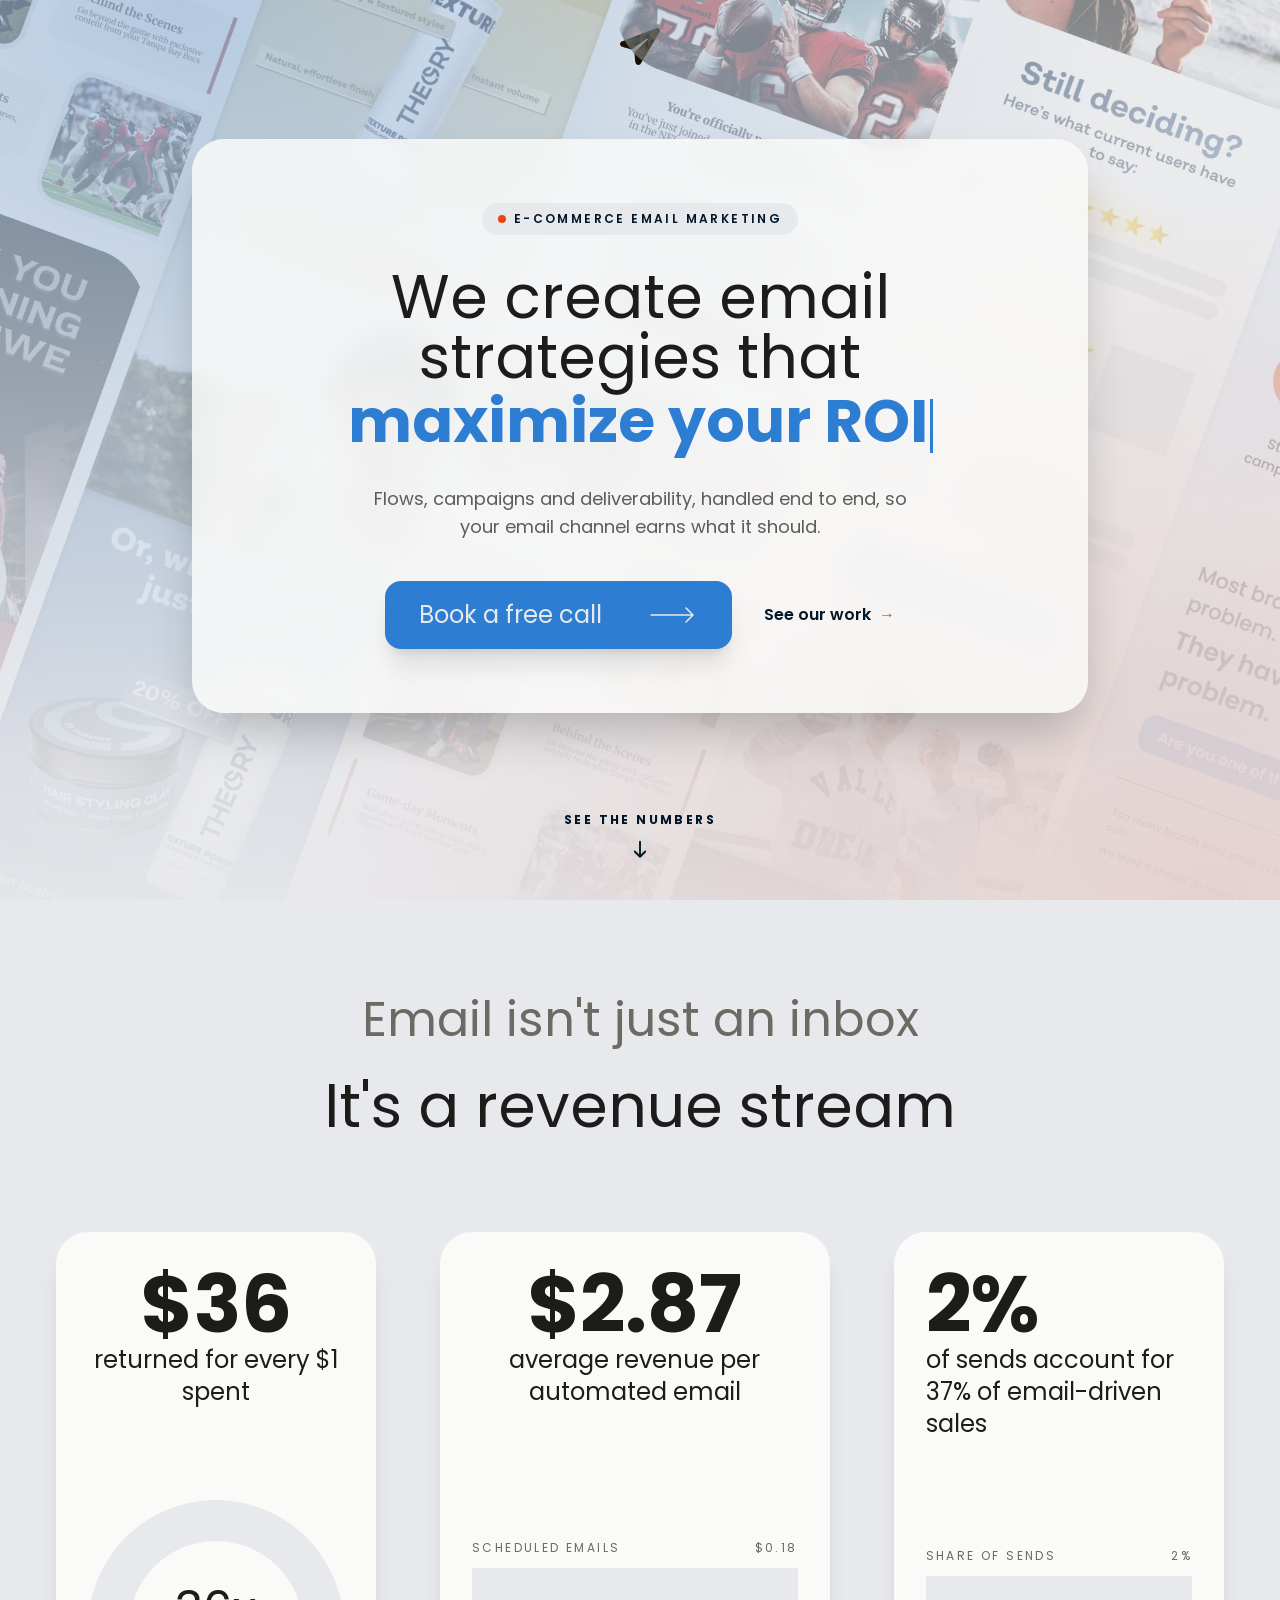
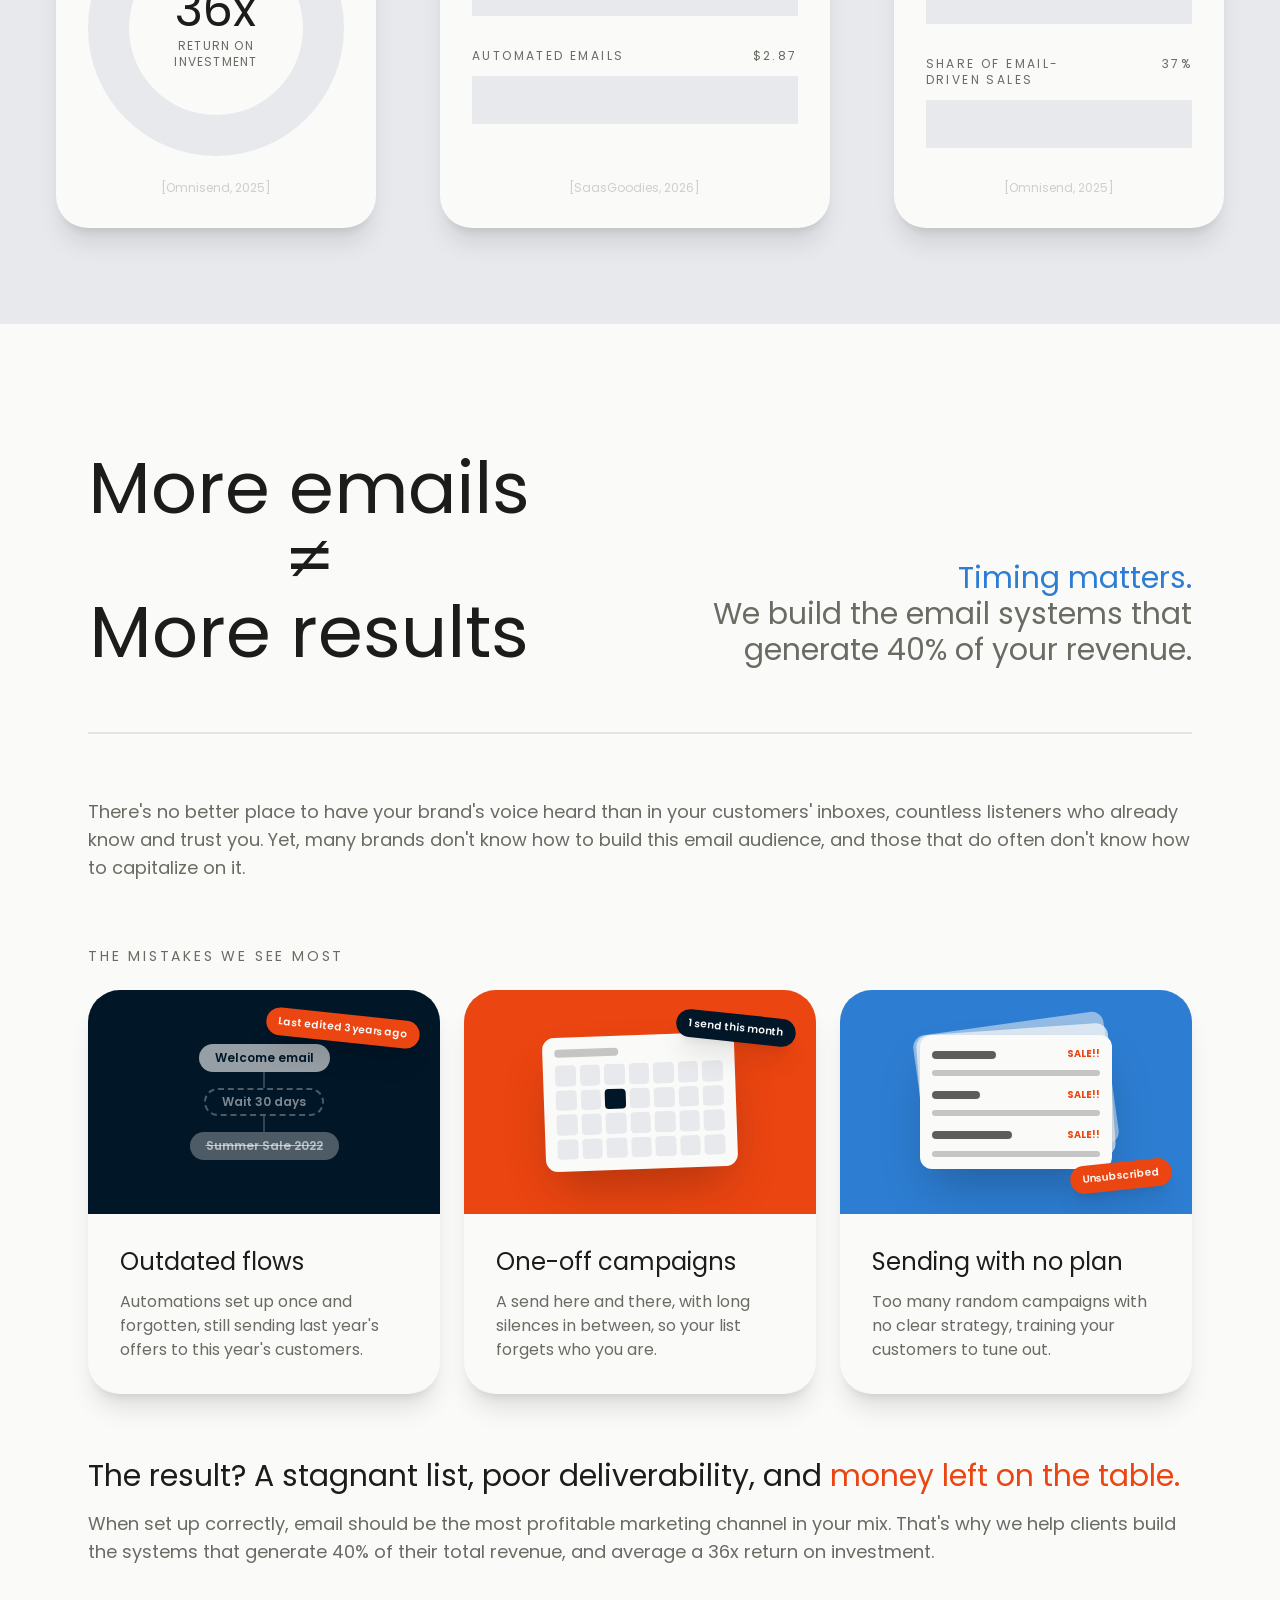
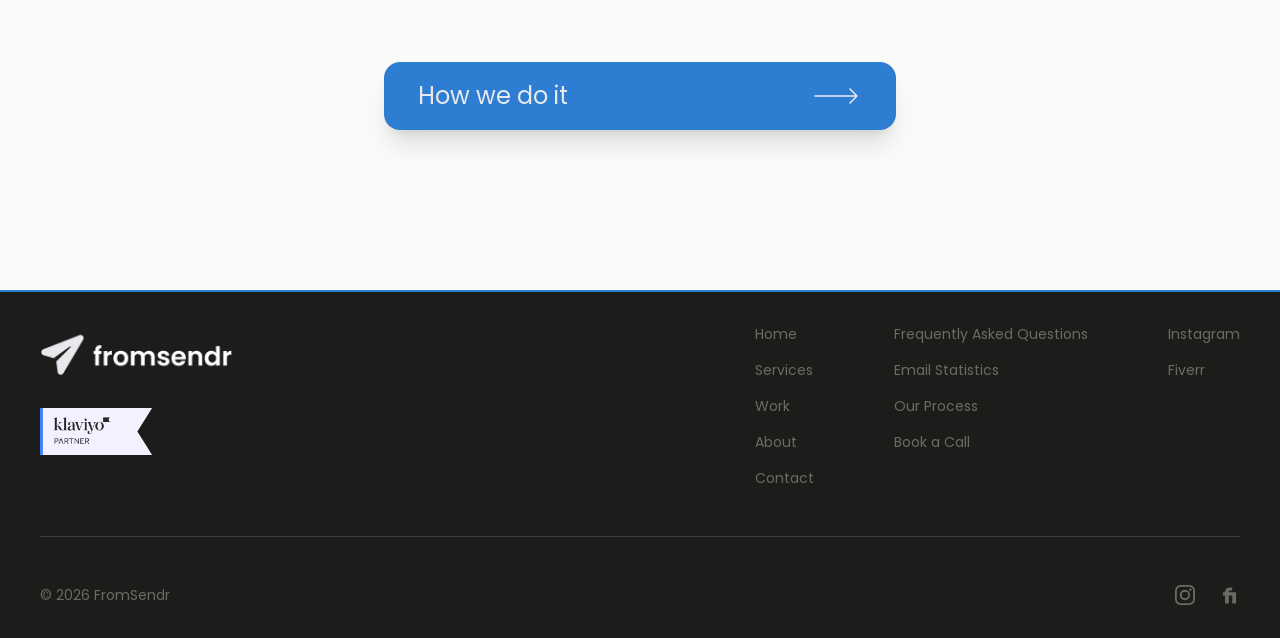
==== commit dc7d75a1: "two new emails added to work section, slight change to about.html page" ====
--- a/index.html
+++ b/index.html
@@ -3,7 +3,7 @@
 <head>
   <meta charset="UTF-8">
   <meta name="viewport" content="width=device-width, initial-scale=1.0">
-  <link rel="icon" href="images/favicon-v3.png">
+  <link rel="icon" href="images/favicon-v4.png">
   <title>FromSendr</title>
 
   <!-- The hero background is set in styles.css (.hero-bg), so the browser only finds it after that loads: preload it so it starts downloading straight away -->
--- a/styles.css
+++ b/styles.css
@@ -437,6 +437,30 @@
     }
 }
 
+/* Services FAQ: the open answer tucks up 0.5rem into the summary's bottom padding. It's
+   done here rather than with -mt-2 on the answer, which the overflow clip below would cut off. */
+#faq details[open]::details-content {
+    margin-top: -0.5rem;
+}
+
+/* Answers slide open/closed instead of snapping. Animating to height:auto needs
+   interpolate-size (Chrome/Edge only for now); other browsers just snap as before. */
+@media (prefers-reduced-motion: no-preference) {
+    #faq details {
+        interpolate-size: allow-keywords;
+    }
+
+    #faq details::details-content {
+        block-size: 0;
+        overflow: hidden;
+        transition: block-size 0.3s ease, margin-top 0.3s ease, content-visibility 0.3s allow-discrete;
+    }
+
+    #faq details[open]::details-content {
+        block-size: auto;
+    }
+}
+
 /* Work page: cropped email preview with a fade-out, so long emails stay card-sized */
 .email-preview {
     position: relative;
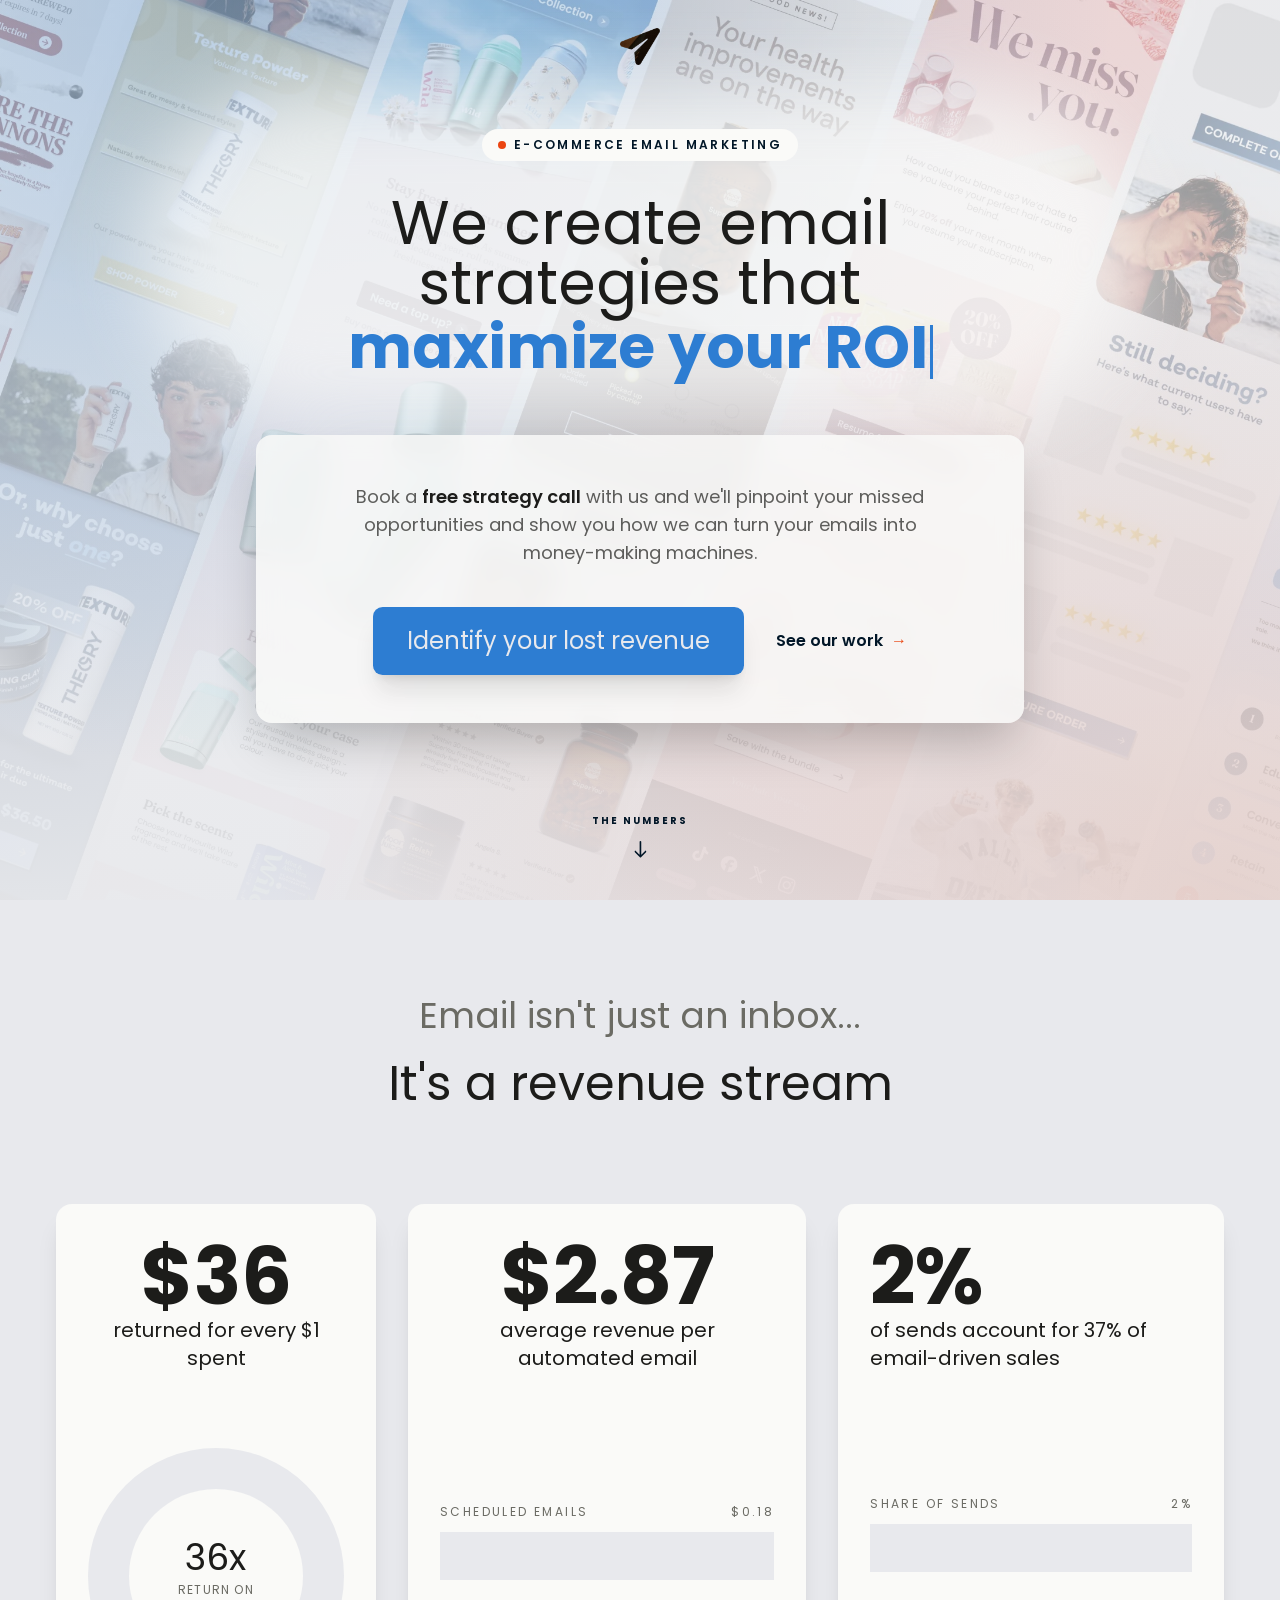
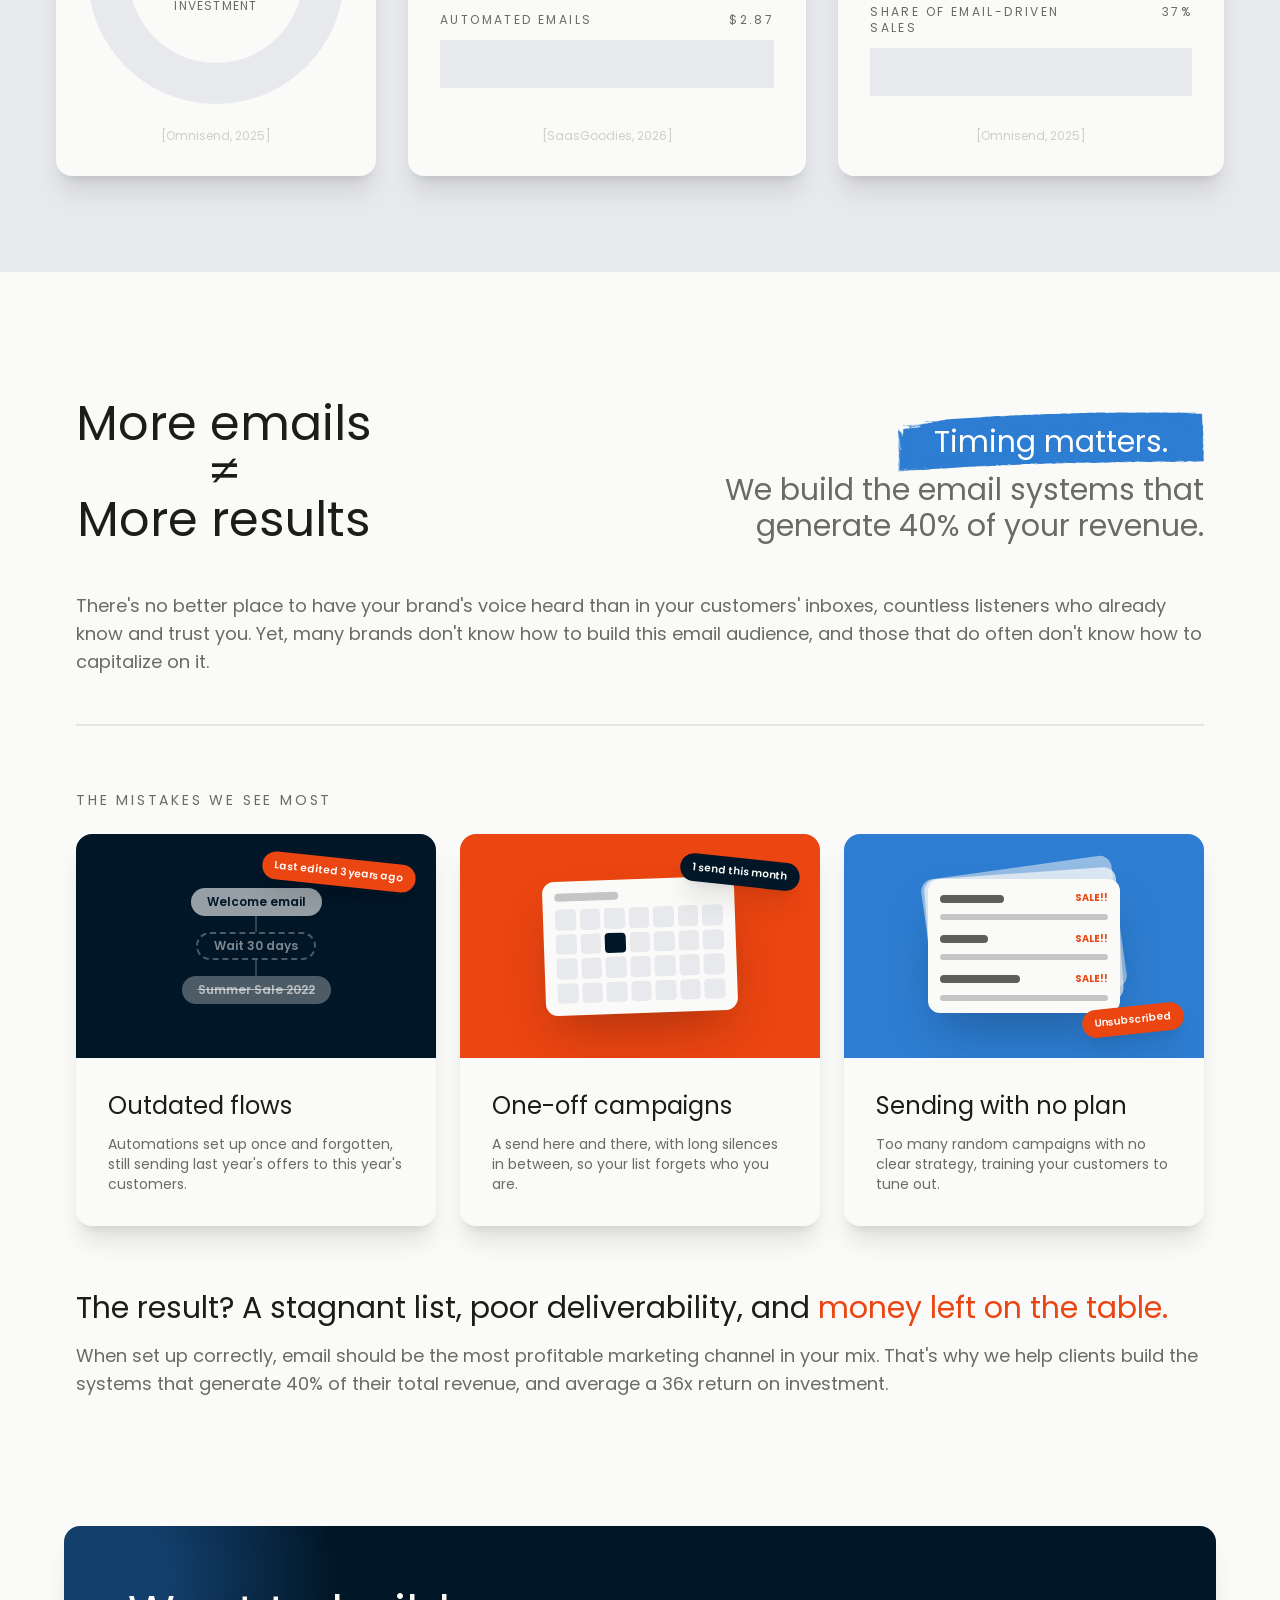
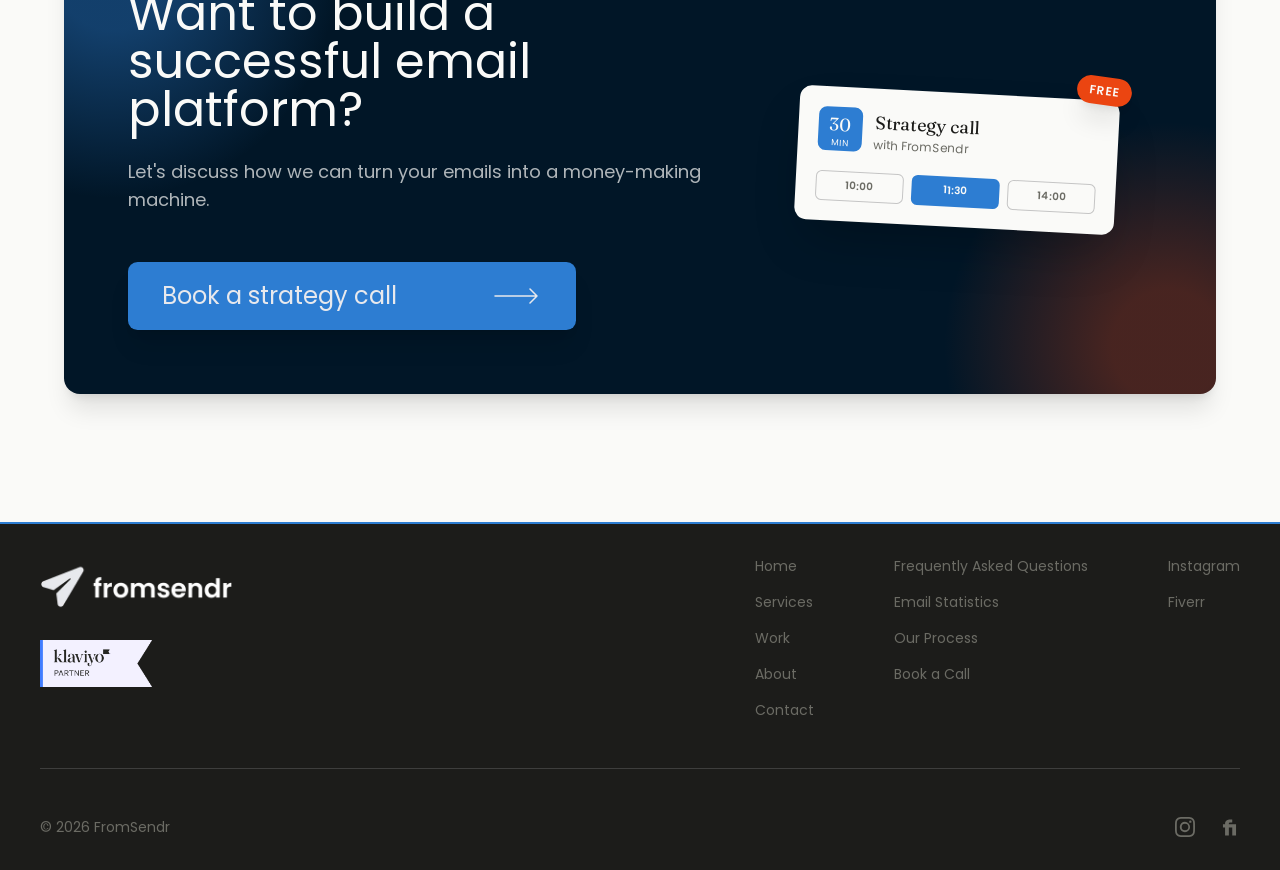
==== commit 6b00ad0c: "new emails, responsiveness updates, index hero remodel" ====
--- a/index.html
+++ b/index.html
@@ -38,29 +38,34 @@
   </nav>
 
   <!-- ========== HERO ==========
-    A crisp paper card over the faded email collage (.hero-bg): eyebrow pill, headline with the
-    typewriter line, one supporting line, then the booking button and a quieter "See our work" link.
+    Straight on the faded email collage (.hero-bg): eyebrow pill and headline with the typewriter
+    line, over a soft blurred white glow so they stay readable. Below, a paper card holds one
+    supporting line, then the booking button and a quieter "See our work" link.
   -->
   <section class="flex-1 flex flex-col justify-center relative overflow-hidden w-full mx-auto text-center px-6 md:px-10 pt-24 pb-28 md:pb-36">
     <div class="hero-bg" aria-hidden="true"></div>
-    <div class="relative max-w-4xl w-full mx-auto px-5 py-10 sm:px-10 md:px-16 md:py-16 bg-paper/85 backdrop-blur-md rounded-[2rem] shadow-2xl">
-      <p class="inline-flex items-center gap-2 bg-platinum rounded-full px-4 py-2 text-[0.65rem] sm:text-xs font-semibold uppercase tracking-[0.2em] text-navy">
+    <div class="relative max-w-4xl w-full mx-auto">
+      <!-- The white glow: a blurred paper blob behind the text (not a box, so the collage still shows around it) -->
+      <div class="absolute -inset-x-6 -inset-y-6 md:-inset-x-12 md:-inset-y-10 bg-paper/75 blur-2xl rounded-full" aria-hidden="true"></div>
+      <p class="relative inline-flex items-center gap-2 bg-paper rounded-full px-4 py-2 text-[0.5rem] sm:text-xs font-semibold uppercase tracking-[0.2em] text-navy">
         <span class="h-2 w-2 shrink-0 rounded-full bg-orange"></span>E-commerce email marketing
       </p>
-      <h1 class="mt-6 md:mt-8 text-ink text-3xl sm:text-4xl md:text-6xl leading-[1.2]">
+      <h1 class="relative mt-6 md:mt-8 text-ink text-3xl sm:text-4xl md:text-6xl leading-[1.2]">
         <span class="block max-w-80 sm:max-w-lg md:max-w-3xl mx-auto">We create email strategies that</span>
         <!-- Grid: script.js stacks an invisible copy of every phrase in the same cell as the typed line, so the box is always as tall as the longest phrase and doesn't resize while typing. It also alternates the line between blue and orange per phrase (the cursor follows via bg-current) -->
         <span class="grid font-bold max-w-3xl pt-1 px-2 mx-auto">
           <span class="col-start-1 row-start-1 text-blue"><span id="typewriter"></span><span class="inline-block w-[2px] md:w-[3px] h-[0.9em] bg-current align-middle animate-pulse ml-0.5"></span></span>
         </span>
       </h1>
-      <p class="mt-6 md:mt-8 text-ink/70 text-sm md:text-lg max-w-xl mx-auto">
-        Flows, campaigns and deliverability, handled end to end, so your email channel earns what it should.
+    </div>
+    <div class="relative max-w-3xl w-full mx-auto mt-10 md:mt-14 px-5 py-8 sm:px-10 md:px-16 md:py-12 bg-paper/85 backdrop-blur-md rounded-[1rem] shadow-2xl">
+      <p class="justify-center mb-8 md:mb-10 text-ink/70 text-sm md:text-lg max-w-xl mx-auto">
+        Book a <span class="text-ink font-semibold">free strategy call</span> with us and we'll pinpoint your missed opportunities and show you how we can turn your emails into money-making machines.
       </p>
-      <div class="mt-8 md:mt-10 flex flex-col sm:flex-row items-center justify-center gap-5 sm:gap-8">
-        <a href="contact.html" class="btn w-full sm:w-auto max-w-sm">
-          Book a free call
-          <svg xmlns="http://www.w3.org/2000/svg" width="48" height="16" viewBox="0 0 48 16" fill="none" aria-hidden="true" class="btn-arrow">
+      <div class="flex flex-col sm:flex-row items-center justify-center gap-5 sm:gap-8">
+        <a href="contact.html" class="btn w-full sm:w-auto max-w-md">
+          Identify your lost revenue
+          <svg xmlns="http://www.w3.org/2000/svg" width="48" height="16" viewBox="0 0 48 16" fill="none" aria-hidden="true" class="btn-arrow hidden">
             <path d="M1 8H43M43 8L36 1M43 8L36 15" stroke="currentColor" stroke-width="1.5" stroke-linecap="round" stroke-linejoin="round"/>
           </svg>
         </a>
@@ -71,10 +76,10 @@
       </div>
     </div>
     <!-- Scroll cue: sits at the bottom of the first screen -->
-    <div class="hero-cue absolute bottom-6 md:bottom-10 left-1/2 -translate-x-1/2 flex flex-col items-center gap-3 text-navy font-bold" aria-hidden="true">
-      <span class="text-xs uppercase tracking-[0.2em]">See the numbers</span>
+    <div class="hidden hero-cue absolute bottom-6 md:bottom-10 left-1/2 -translate-x-1/2 md:flex flex-col items-center gap-3 text-navy font-bold" aria-hidden="true">
+      <span class="text-[0.6rem] uppercase tracking-[0.2em]">The numbers</span>
       <svg xmlns="http://www.w3.org/2000/svg" width="16" height="24" viewBox="0 0 16 24" fill="none" class="w-3 h-5 motion-safe:animate-bounce">
-        <path d="M8 1V21M8 21L1 14M8 21L15 14" stroke="currentColor" stroke-width="2.5" stroke-linecap="round" stroke-linejoin="round"/>
+        <path d="M8 1V21M8 21L1 14M8 21L15 14" stroke="currentColor" stroke-width="2.2" stroke-linecap="round" stroke-linejoin="round"/>
       </svg>
     </div>
   </section>
@@ -83,27 +88,27 @@
   <!-- ========== STATISTICS ========== -->
   <!-- Headline gets its own full screen, like the hero; each line slides up once when it scrolls into view (data-reveal, see styles.css/script.js) -->
   <section id="statistics" class="flex flex-col justify-center relative px-6 md:px-10 mt-16 md:mt-24 text-center">
-    <div class="flex flex-col gap-2 sm:gap-4 md:gap-6 lg:gap-8">
-      <h2 data-reveal class="text-2xl sm:text-4xl md:text-5xl text-stone">Email isn't just an inbox</h2>
-      <h3 data-reveal class="text-3xl sm:text-5xl md:text-6xl">It's a revenue stream</h3>
+    <div class="flex flex-col gap-2 sm:gap-4 md:gap-6">
+      <h2 data-reveal class="text-2xl sm:text-4xl md:text-4xl text-stone">Email isn't just an inbox...</h2>
+      <h3 data-reveal class="text-3xl sm:text-5xl md:text-5xl">It's a revenue stream</h3>
     </div>
   </section>
 
   <!-- ========== STATISTICS: CHARTS ========== -->
-  <section class="mx-auto px-12 sm:px-10 py-12 md:py-24 max-w-7xl 2xl:max-w-full">
-    <div class="mx-auto flex flex-col gap-8 sm:gap-16 lg:gap-8 xl:gap-16 lg:flex-row lg:justify-center md:px-16 lg:px-4">
-
-      <div data-reveal class="flex flex-col items-center justify-between gap-6 p-12 lg:p-8 2xl:p-12 bg-paper rounded-[2rem] shadow-xl">
+  <section class="mx-auto px-6 sm:px-10 py-12 md:py-24 max-w-7xl">
+    <div class="mx-auto flex flex-col gap-8 sm:gap-16 lg:gap-8 lg:flex-row lg:justify-center md:px-16 lg:px-4">
+
+      <div data-reveal class="flex flex-col items-center justify-between gap-6 p-12 lg:p-8 2xl:p-12 bg-paper rounded-[1rem] shadow-xl">
         <div class="text-center">
           <div class="flex flex-col items-center justify-center">
-            <span class="font-bold text-[4rem] sm:text-[8rem] lg:text-[5rem] 2xl:text-[8rem] leading-[1.0]">$36</span>
-            <span class="mb-2 text-lg sm:text-xl leading-tight text-ink md:mb-5 md:text-2xl lg:text-xl xl:text-2xl">returned for every $1 spent</span>
+            <span class="font-bold text-[4rem] sm:text-[8rem] lg:text-[5rem] leading-[1.0]">$36</span>
+            <span class="mb-2 text-lg sm:text-xl leading-tight text-ink md:mb-5 md:text-2xl lg:text-xl">returned for every $1 spent</span>
           </div>
         </div>
         <div class="flex flex-col gap-6">
           <div data-scroll-chart class="return-donut flex h-48 w-48 shrink-0 items-center justify-center rounded-full sm:h-64 sm:w-64 lg:h-48 lg:w-48 xl:h-64 xl:w-64" aria-label="36 dollar return for every 1 dollar invested">
             <div class="flex h-[68%] w-[68%] flex-col items-center justify-center rounded-full bg-paper text-center">
-              <span class="text-3xl sm:text-5xl">36x</span>
+              <span class="text-3xl md:text-4xl">36x</span>
               <span class="mt-1 max-w-20 sm:max-w-28 text-[0.5rem] sm:text-xs uppercase tracking-widest text-stone">return on investment</span>
             </div>
           </div>
@@ -111,12 +116,12 @@
         </div>
       </div>
 
-      <div data-reveal class="flex flex-col items-center justify-between gap-6 p-12 lg:p-8 2xl:p-12 bg-paper rounded-[2rem] shadow-xl">
+      <div data-reveal class="flex flex-col items-center justify-between gap-6 p-12 lg:p-8 2xl:p-12 bg-paper rounded-[1rem] shadow-xl">
         <div class="flex w-full flex-col items-center justify-between gap-12">
           <div class="text-center">
             <div class="flex flex-col items-center justify-center">
-              <span class="font-bold text-[4rem] sm:text-[8rem] lg:text-[5rem] 2xl:text-[8rem] leading-[1]">$2.87</span>
-              <span class="mb-2 text-lg sm:text-xl leading-tight text-ink md:mb-5 md:text-2xl lg:text-xl xl:text-2xl">average revenue per automated email</span>
+              <span class="font-bold text-[4rem] sm:text-[8rem] lg:text-[5rem] leading-[1]">$2.87</span>
+              <span class="mb-2 text-lg sm:text-xl leading-tight text-ink md:mb-5 md:text-2xl lg:text-xl">average revenue per automated email</span>
             </div>
           </div>
           <div data-scroll-chart class="mt-16 w-full space-y-8" role="img" aria-label="Automated emails average 2.87 dollars of revenue each, against 18 cents for scheduled emails">
@@ -143,11 +148,11 @@
         <a href="https://saasgoodies.com/email-automation-statistics/" target="_blank" rel="noopener noreferrer" class="flex items-center justify-center pt-4 text-center text-xs text-stone/30 hover:underline">[SaasGoodies, 2026]</a>
       </div>
 
-      <div data-reveal class="flex flex-col items-center justify-between gap-6 p-12 lg:p-8 2xl:p-12 bg-paper rounded-[2rem] shadow-xl">
+      <div data-reveal class="flex flex-col items-center justify-between gap-6 p-12 lg:p-8 2xl:p-12 bg-paper rounded-[1rem] shadow-xl">
         <div class="text-center md:text-left">
           <div class="flex flex-col items-center justify-center md:items-start">
-            <span class="font-bold text-[4rem] sm:text-[8rem] lg:text-[5rem] 2xl:text-[8rem] leading-[1]">2%</span>
-            <span class="max-w-xs text-lg sm:text-xl leading-tight text-ink md:mb-5 md:max-w-sm md:text-2xl lg:text-xl xl:text-2xl">of sends account for 37% of email-driven sales</span>
+            <span class="font-bold text-[4rem] sm:text-[8rem] lg:text-[5rem] leading-[1]">2%</span>
+            <span class="max-w-xs text-lg sm:text-xl leading-tight text-ink md:mb-5 md:max-w-sm md:text-2xl lg:text-xl">of sends account for 37% of email-driven sales</span>
           </div>
         </div>
         <div data-scroll-chart class="mt-16 w-full space-y-8" role="img" aria-label="2 percent of email sends account for 37 percent of email-driven sales">
@@ -176,50 +181,53 @@
   </section>
 
   <!-- ========== STATISTICS: SUMMARY ========== -->
-  <section class="bg-paper px-6 md:px-10 py-20 md:py-32">
-    <div class="flex flex-col justify-center gap-8 md:gap-16 mx-auto max-w-6xl px-6 text-center">
-      <div class="flex flex-col gap-16 md:flex-row md:gap-0 justify-between">
-        <h2 data-reveal class="flex flex-col items-center justify-center text-4xl sm:text-5xl lg:text-7xl">
-          <span>More emails</span>
-          <span class="text-4xl sm:text-5xl lg:text-7xl md:text-[0.75em]">≠</span>
-          <span>More results</span>
-        </h2>
-        <div data-reveal class="flex flex-col md:justify-end md:items-end max-w-4xl text-left md:text-right text-stone">
-          <h3 class="text-xl md:text-3xl text-blue">Timing matters.</h3>
-          <h3 class="text-xl md:text-3xl max-w-xl">We build the email systems that generate 40% of your revenue.</h3>
-        </div>
-      </div>
-      <div class="h-[1px] md:h-[2px] bg-silver/40"></div>
-      <p class="text-left text-stone text-sm md:text-lg">
-        There's no better place to have your brand's voice heard than in your customers' inboxes, countless listeners who already know and trust you.
-        Yet, many brands don't know how to build this email audience, and those that do often don't know how to capitalize on it.
-      </p>
-
-      <!-- The three common mistakes, as cards in the services.html style: a coloured panel with a small decorative illustration (built from divs), then the copy. 1 column on mobile, 3 at md -->
+  <section class="bg-paper flex flex-col gap-20 md:gap-32 px-6 md:px-10 py-20 md:py-32">
+    <div class="flex flex-col justify-center mx-auto gap-12 md:gap-16 max-w-6xl px-3 text-center">
+      <!-- Summary heading & description -->
+      <div class="flex flex-col gap-8 md:gap-12">
+        <div class="flex flex-col gap-16 md:flex-row md:gap-0 justify-between">
+          <h2 data-reveal class="flex flex-col items-center justify-center text-4xl sm:text-5xl">
+            <span>More emails</span>
+            <span class="text-4xl sm:text-5xl">≠</span>
+            <span>More results</span>
+          </h2>
+          <div data-reveal class="flex flex-col md:justify-end md:items-end max-w-4xl text-left md:text-right text-stone">
+            <h3 class="brush-stroke text-xl md:text-3xl">Timing matters.</h3>
+            <h3 class="text-xl md:text-3xl max-w-xl">We build the email systems that generate 40% of your revenue.</h3>
+          </div>
+        </div>
+        <p data-reveal class="text-left text-stone text-sm md:text-lg">
+          There's no better place to have your brand's voice heard than in your customers' inboxes, countless listeners who already know and trust you.
+          Yet, many brands don't know how to build this email audience, and those that do often don't know how to capitalize on it.
+        </p>
+        <div class="h-[1px] md:h-[2px] bg-silver/40"></div>
+      </div>
+
+      <!-- The three common mistakes -->
       <div class="text-left">
         <p data-reveal class="mb-6 text-sm uppercase tracking-[0.2em] text-stone">The mistakes we see most</p>
         <div class="grid gap-6 md:grid-cols-3">
 
-          <article data-reveal class="flex flex-col bg-paper rounded-[2rem] shadow-xl overflow-hidden">
-            <div class="relative flex items-center justify-center min-h-56 p-8 bg-navy overflow-hidden" aria-hidden="true">
-              <div class="relative flex flex-col items-center text-xs font-semibold">
+          <article data-reveal class="flex md:flex-col bg-paper rounded-[1rem] shadow-xl overflow-hidden">
+            <div class="relative flex items-center justify-center w-2/5 shrink-0 md:w-auto min-h-40 md:min-h-56 p-4 md:p-8 bg-navy overflow-hidden" aria-hidden="true">
+              <div class="relative flex flex-col items-center text-xs font-semibold whitespace-nowrap scale-[0.6] sm:scale-[0.8] md:scale-100">
                 <span class="bg-paper/60 text-navy rounded-full px-4 py-1.5">Welcome email</span>
                 <span class="h-4 w-0.5 bg-paper/20"></span>
                 <span class="border-2 border-dashed border-paper/30 text-paper/50 rounded-full px-4 py-1">Wait 30 days</span>
                 <span class="h-4 w-0.5 bg-paper/20"></span>
                 <span class="bg-paper/30 text-paper/60 rounded-full px-4 py-1.5 line-through">Summer Sale 2022</span>
               </div>
-              <span class="absolute right-5 top-6 bg-orange text-paper text-[0.65rem] font-semibold rounded-full px-3 py-1.5 shadow-xl rotate-[6deg]">Last edited 3 years ago</span>
-            </div>
-            <div class="flex flex-col gap-3 p-8">
-              <h3 class="text-xl md:text-2xl text-ink">Outdated flows</h3>
-              <p class="text-stone text-sm md:text-base leading-relaxed">Automations set up once and forgotten, still sending last year's offers to this year's customers.</p>
+              <span class="absolute right-2 top-7 sm:right-5 sm:top-6 bg-orange text-paper text-[0.5rem] sm:text-[0.65rem] font-semibold rounded-full px-2 py-1 sm:px-3 sm:py-1.5 shadow-xl rotate-[6deg]">Last edited 3 years ago</span>
+            </div>
+            <div class="flex flex-col justify-center gap-2 md:gap-3 p-5 sm:p-8">
+              <h3 class="text-md sm:text-xl lg:text-2xl text-ink">Outdated flows</h3>
+              <p class="text-stone text-xs sm:text-sm lg:text-md leading-relaxed">Automations set up once and forgotten, still sending last year's offers to this year's customers.</p>
             </div>
           </article>
 
-          <article data-reveal class="flex flex-col bg-paper rounded-[2rem] shadow-xl overflow-hidden">
-            <div class="relative flex items-center justify-center min-h-56 p-8 bg-orange overflow-hidden" aria-hidden="true">
-              <div class="relative w-full max-w-[12rem] bg-paper rounded-xl shadow-2xl p-3 rotate-[-2deg]">
+          <article data-reveal class="flex md:flex-col bg-paper rounded-[1rem] shadow-xl overflow-hidden">
+            <div class="relative flex items-center justify-center w-2/5 shrink-0 md:w-auto min-h-40 md:min-h-56 p-4 md:p-8 bg-orange overflow-hidden" aria-hidden="true">
+              <div class="relative w-48 shrink-0 md:w-full md:max-w-[12rem] scale-[0.6] sm:scale-100 bg-paper rounded-xl shadow-2xl p-3 rotate-[-2deg]">
                 <div class="mb-2 h-2 w-16 rounded-full bg-silver"></div>
                 <div class="grid grid-cols-7 gap-1">
                   <span class="aspect-square rounded bg-platinum"></span><span class="aspect-square rounded bg-platinum"></span><span class="aspect-square rounded bg-platinum"></span><span class="aspect-square rounded bg-platinum"></span><span class="aspect-square rounded bg-platinum"></span><span class="aspect-square rounded bg-platinum"></span><span class="aspect-square rounded bg-platinum"></span>
@@ -228,17 +236,17 @@
                   <span class="aspect-square rounded bg-platinum"></span><span class="aspect-square rounded bg-platinum"></span><span class="aspect-square rounded bg-platinum"></span><span class="aspect-square rounded bg-platinum"></span><span class="aspect-square rounded bg-platinum"></span><span class="aspect-square rounded bg-platinum"></span><span class="aspect-square rounded bg-platinum"></span>
                 </div>
               </div>
-              <span class="absolute right-5 top-6 bg-navy text-paper text-[0.65rem] font-semibold rounded-full px-3 py-1.5 shadow-xl rotate-[6deg]">1 send this month</span>
-            </div>
-            <div class="flex flex-col gap-3 p-8">
-              <h3 class="text-xl md:text-2xl text-ink">One-off campaigns</h3>
-              <p class="text-stone text-sm md:text-base leading-relaxed">A send here and there, with long silences in between, so your list forgets who you are.</p>
+              <span class="absolute right-2 top-7 sm:top-3 md:top-6 sm:right-5 sm:top-6 bg-navy text-paper text-[0.5rem] sm:text-[0.65rem] font-semibold rounded-full px-2 py-1 sm:px-3 sm:py-1.5 shadow-xl rotate-[6deg]">1 send this month</span>
+            </div>
+            <div class="flex flex-col justify-center gap-2 md:gap-3 p-5 sm:p-8">
+              <h3 class="text-md sm:text-xl lg:text-2xl text-ink">One-off campaigns</h3>
+              <p class="text-stone text-xs sm:text-sm lg:text-md leading-relaxed">A send here and there, with long silences in between, so your list forgets who you are.</p>
             </div>
           </article>
 
-          <article data-reveal class="flex flex-col bg-paper rounded-[2rem] shadow-xl overflow-hidden">
-            <div class="relative flex items-center justify-center min-h-56 p-8 bg-blue overflow-hidden" aria-hidden="true">
-              <div class="relative w-full max-w-[12rem]">
+          <article data-reveal class="flex md:flex-col bg-paper rounded-[1rem] shadow-xl overflow-hidden">
+            <div class="relative flex items-center justify-center w-2/5 shrink-0 md:w-auto min-h-40 md:min-h-56 p-4 md:p-8 bg-blue overflow-hidden" aria-hidden="true">
+              <div class="relative w-48 shrink-0 md:w-full md:max-w-[12rem] scale-[0.5] sm:scale-100">
                 <div class="absolute inset-0 bg-paper/50 rounded-xl rotate-[-8deg] -translate-y-3"></div>
                 <div class="absolute inset-0 bg-paper/70 rounded-xl rotate-[-4deg] -translate-y-1.5"></div>
                 <div class="relative bg-paper rounded-xl shadow-2xl p-3">
@@ -259,32 +267,60 @@
                   <div class="mt-2 h-1.5 w-full rounded-full bg-silver"></div>
                 </div>
               </div>
-              <span class="absolute right-5 bottom-6 bg-orange text-paper text-[0.65rem] font-semibold rounded-full px-3 py-1.5 shadow-xl rotate-[-6deg]">Unsubscribed</span>
-            </div>
-            <div class="flex flex-col gap-3 p-8">
-              <h3 class="text-xl md:text-2xl text-ink">Sending with no plan</h3>
-              <p class="text-stone text-sm md:text-base leading-relaxed">Too many random campaigns with no clear strategy, training your customers to tune out.</p>
+              <span class="absolute right-2 bottom-10 sm:bottom-3 md:bottom-6 sm:right-5 sm:bottom-6 bg-orange text-paper text-[0.5rem] sm:text-[0.65rem] font-semibold rounded-full px-2 py-1 sm:px-3 sm:py-1.5 shadow-xl rotate-[-6deg]">Unsubscribed</span>
+            </div>
+            <div class="flex flex-col justify-center gap-2 md:gap-3 p-5 sm:p-8">
+              <h3 class="text-md sm:text-xl lg:text-2xl text-ink">Sending with no plan</h3>
+              <p class="text-stone text-xs sm:text-sm lg:text-md leading-relaxed">Too many random campaigns with no clear strategy, training your customers to tune out.</p>
             </div>
           </article>
 
         </div>
       </div>
 
+      <!-- Result -->
       <div data-reveal class="flex flex-col gap-4 text-left text-stone text-sm md:text-lg">
         <p class="text-xl md:text-3xl text-ink">
           The result? A stagnant list, poor deliverability, and <span class="text-orange">money left on the table.</span>
         </p>
-        <p>
+        <p class="hidden md:flex">
           When set up correctly, email should be the most profitable marketing channel in your mix.
           That's why we help clients build the systems that generate 40% of their total revenue, and average a 36x return on investment.
         </p>
       </div>
-      <a href="services.html" class="btn mx-auto w-full max-w-lg my-4 md:my-8">
-        How we do it
-        <svg xmlns="http://www.w3.org/2000/svg" width="48" height="16" viewBox="0 0 48 16" fill="none" aria-hidden="true" class="btn-arrow">
-          <path d="M1 8H43M43 8L36 1M43 8L36 15" stroke="currentColor" stroke-width="1.5" stroke-linecap="round" stroke-linejoin="round"/>
-        </svg>
-      </a>
+    </div>
+    <!-- Call to action -->
+    <div class="relative cta-glow mx-auto max-w-6xl grid gap-10 md:gap-12 md:grid-cols-[3fr_2fr] items-center px-5 py-8 md:p-16 bg-navy rounded-[1rem] shadow-xl overflow-hidden">
+        <div class="relative flex flex-col items-center md:items-start text-center md:text-left">
+          <h2 class="text-2xl md:text-3xl lg:text-5xl text-paper">Want to build a successful email platform?</h2>
+          <p class="text-sm md:text-lg text-paper/70 mt-4 md:mt-6 max-w-xl">Let's discuss how we can turn your emails into a money-making machine.</p>
+          <a href="contact.html" class="btn w-full max-w-md mt-10 md:mt-12 gap-4 md:gap-12">
+            Book a strategy call
+            <svg xmlns="http://www.w3.org/2000/svg" width="48" height="16" viewBox="0 0 48 16" fill="none" aria-hidden="true" class="btn-arrow">
+              <path d="M1 8H43M43 8L36 1M43 8L36 15" stroke="currentColor" stroke-width="1.5" stroke-linecap="round" stroke-linejoin="round"/>
+            </svg>
+          </a>
+        </div>
+        <div class="hidden md:block relative w-full max-w-[13rem] md:max-w-xs mx-auto" aria-hidden="true">
+          <div class="bg-paper rounded-xl shadow-2xl p-3 md:p-5 rotate-[3deg]">
+            <div class="flex items-center gap-3">
+              <span class="flex flex-col items-center justify-center h-11 w-11 rounded-lg bg-blue text-paper leading-none">
+                <span class="font-display text-lg">30</span>
+                <span class="text-[0.55rem] uppercase">min</span>
+              </span>
+              <span>
+                <span class="block font-display text-lg text-ink">Strategy call</span>
+                <span class="block text-xs text-stone">with FromSendr</span>
+              </span>
+            </div>
+            <div class="grid grid-cols-3 gap-2 mt-5 text-[0.65rem] font-semibold text-center">
+              <span class="rounded-md border border-silver text-stone py-1.5">10:00</span>
+              <span class="rounded-md bg-blue text-paper py-1.5">11:30</span>
+              <span class="rounded-md border border-silver text-stone py-1.5">14:00</span>
+            </div>
+          </div>
+          <span class="absolute -right-3 -top-3 md:-right-4 md:-top-4 bg-orange text-paper text-[0.6rem] md:text-xs font-semibold uppercase tracking-wider rounded-full px-2.5 md:px-3 py-1 md:py-1.5 shadow-xl rotate-[8deg]">Free</span>
+        </div>
     </div>
   </section>
 
--- a/styles.css
+++ b/styles.css
@@ -227,7 +227,7 @@
     gap: 3rem;
     padding: 1rem 1.5rem;
     border: 2px solid var(--btn-border);
-    border-radius: 1rem;
+    border-radius: 0.6rem;
     background-color: var(--btn-bg);
     color: var(--btn-color);
     /* Tailwind's shadow-xl */
@@ -246,7 +246,7 @@
     inset: 0;
     z-index: -1;
     background-color: var(--btn-fill);
-    border-radius: 0.85rem;
+    border-radius: 0.5rem;
     transform: scaleX(0);
     transform-origin: right;
     transition: transform 0.3s ease;
@@ -284,7 +284,7 @@
 @media (min-width: 768px) {
     html body :where(.btn) {
         padding: 1rem 2rem;
-        font-size: 1.5rem;
+        font-size: 1.2rem;
         line-height: 2rem;
     }
 
@@ -294,34 +294,45 @@
     }
 }
 
+@media (min-width: 1024px) {
+    html body :where(.btn) {
+        font-size: 1.5rem;
+    }
+}
+
 /* Every page's hero: fills the first screen, then shrinks as soon as the page is scrolled
    at all (script.js adds .is-collapsed), pulling the next section up. min-height rather
-   than height so the content still fits on short phones. */
-.hero-shrink {
-    min-height: 100vh;
-    min-height: 100svh;
-    transition: min-height 0.9s cubic-bezier(0.16, 1, 0.3, 1);
-}
-
-.hero-shrink.is-collapsed {
-    min-height: 80vh;
-    min-height: 80svh;
-}
-
-/* Contact page: the hero only needs to introduce the booking widget, so it starts shorter */
-.hero-short {
-    min-height: 75vh;
-    min-height: 75svh;
-}
-
-.hero-short.is-collapsed {
-    min-height: 60vh;
-    min-height: 60svh;
-}
-
-/* Browser scroll anchoring would "correct" the shrink by scrolling back up, cancelling it */
-html:has(.hero-shrink) {
-    overflow-anchor: none;
+   than height so the content still fits on short screens. Desktop-only (md+): on phones the
+   hero is just as tall as its content and padding, because anything tied to the viewport
+   height jumps when the browser's toolbars slide away on scroll (script.js still toggles
+   .is-collapsed there, which only fades the scroll cue). */
+@media (min-width: 768px) {
+    .hero-shrink {
+        min-height: 100vh;
+        min-height: 100svh;
+        transition: min-height 0.9s cubic-bezier(0.16, 1, 0.3, 1);
+    }
+
+    /* Contact page: the hero only needs to introduce the booking widget, so it starts shorter */
+    .hero-short {
+        min-height: 75vh;
+        min-height: 75svh;
+    }
+
+    .hero-shrink.is-collapsed {
+        min-height: 80vh;
+        min-height: 80svh;
+    }
+
+    .hero-short.is-collapsed {
+        min-height: 60vh;
+        min-height: 60svh;
+    }
+
+    /* Browser scroll anchoring would "correct" the shrink by scrolling back up, cancelling it */
+    html:has(.hero-shrink) {
+        overflow-anchor: none;
+    }
 }
 
 .hero-cue {
@@ -345,6 +356,18 @@
     height: 100svh;
     min-height: calc(100% + 2px);
     translate: 0 -50%;
+}
+
+/* Phones: no shrink (see .hero-shrink), so the background just fills the hero and doesn't
+   depend on the viewport height, which changes as the browser's toolbars show and hide */
+@media (max-width: 767px) {
+    .hero-bg,
+    .hero-shrink > .aurora {
+        inset: 0;
+        height: auto;
+        min-height: 0;
+        translate: none;
+    }
 }
 
 /* Index hero photo, washed out towards white so its colours don't compete with the text.
@@ -437,6 +460,26 @@
     }
 }
 
+/* White text on a painted blue brush stroke (index "Timing matters."). The SVG
+   stretches to the text's box, so padding sets how far the paint runs past the
+   words. */
+.brush-stroke {
+    width: fit-content;
+    padding: 0.4em 1.2em;
+    color: #fff;
+    background: url(images/brush-stroke.svg) center / 100% 100% no-repeat;
+}
+
+/* Navy CTA card: soft blue glow top-left, orange bottom-right. Gradients rather than
+   blurred spans, because iOS Safari clips a blurred child to the card before blurring,
+   which left the top of the card plain navy. Only background-image, so bg-navy still
+   sets the colour underneath. */
+.cta-glow {
+    background-image:
+        radial-gradient(14rem circle at 3rem 3rem, rgb(45 125 210 / 0.4) 25%, transparent),
+        radial-gradient(14rem circle at calc(100% - 3rem) calc(100% - 3rem), rgb(235 69 17 / 0.3) 25%, transparent);
+}
+
 /* Services FAQ: the open answer tucks up 0.5rem into the summary's bottom padding. It's
    done here rather than with -mt-2 on the answer, which the overflow clip below would cut off. */
 #faq details[open]::details-content {
@@ -467,7 +510,7 @@
     display: block;
     height: 28rem;
     background-color: var(--color-silver);
-    border-radius: 1.2rem;
+    border-radius: 1rem;
     overflow: hidden;
     cursor: pointer;
     transition: transform 0.2s ease;
@@ -510,6 +553,26 @@
 
 .email-preview-cta:hover {
     background: var(--color-blue);
+}
+
+/* Below sm the work grid is 2 narrow columns: shorter previews and a smaller button.
+   The featured card keeps its own height (Tailwind h-[...] wins) and full-size button. */
+@media (max-width: 639px) {
+    .email-preview {
+        height: 18rem;
+        padding: 4px;
+        border-radius: 0.75rem;
+    }
+
+    .email-preview img {
+        border-radius: 0.55rem;
+    }
+
+    [data-work-item]:not(#featured) .email-preview-cta {
+        bottom: 0.75rem;
+        padding: 0.4rem 0.75rem;
+        font-size: 0.7rem;
+    }
 }
 
 /* Placeholder email until real screenshots exist: header bar, hero block, text lines.
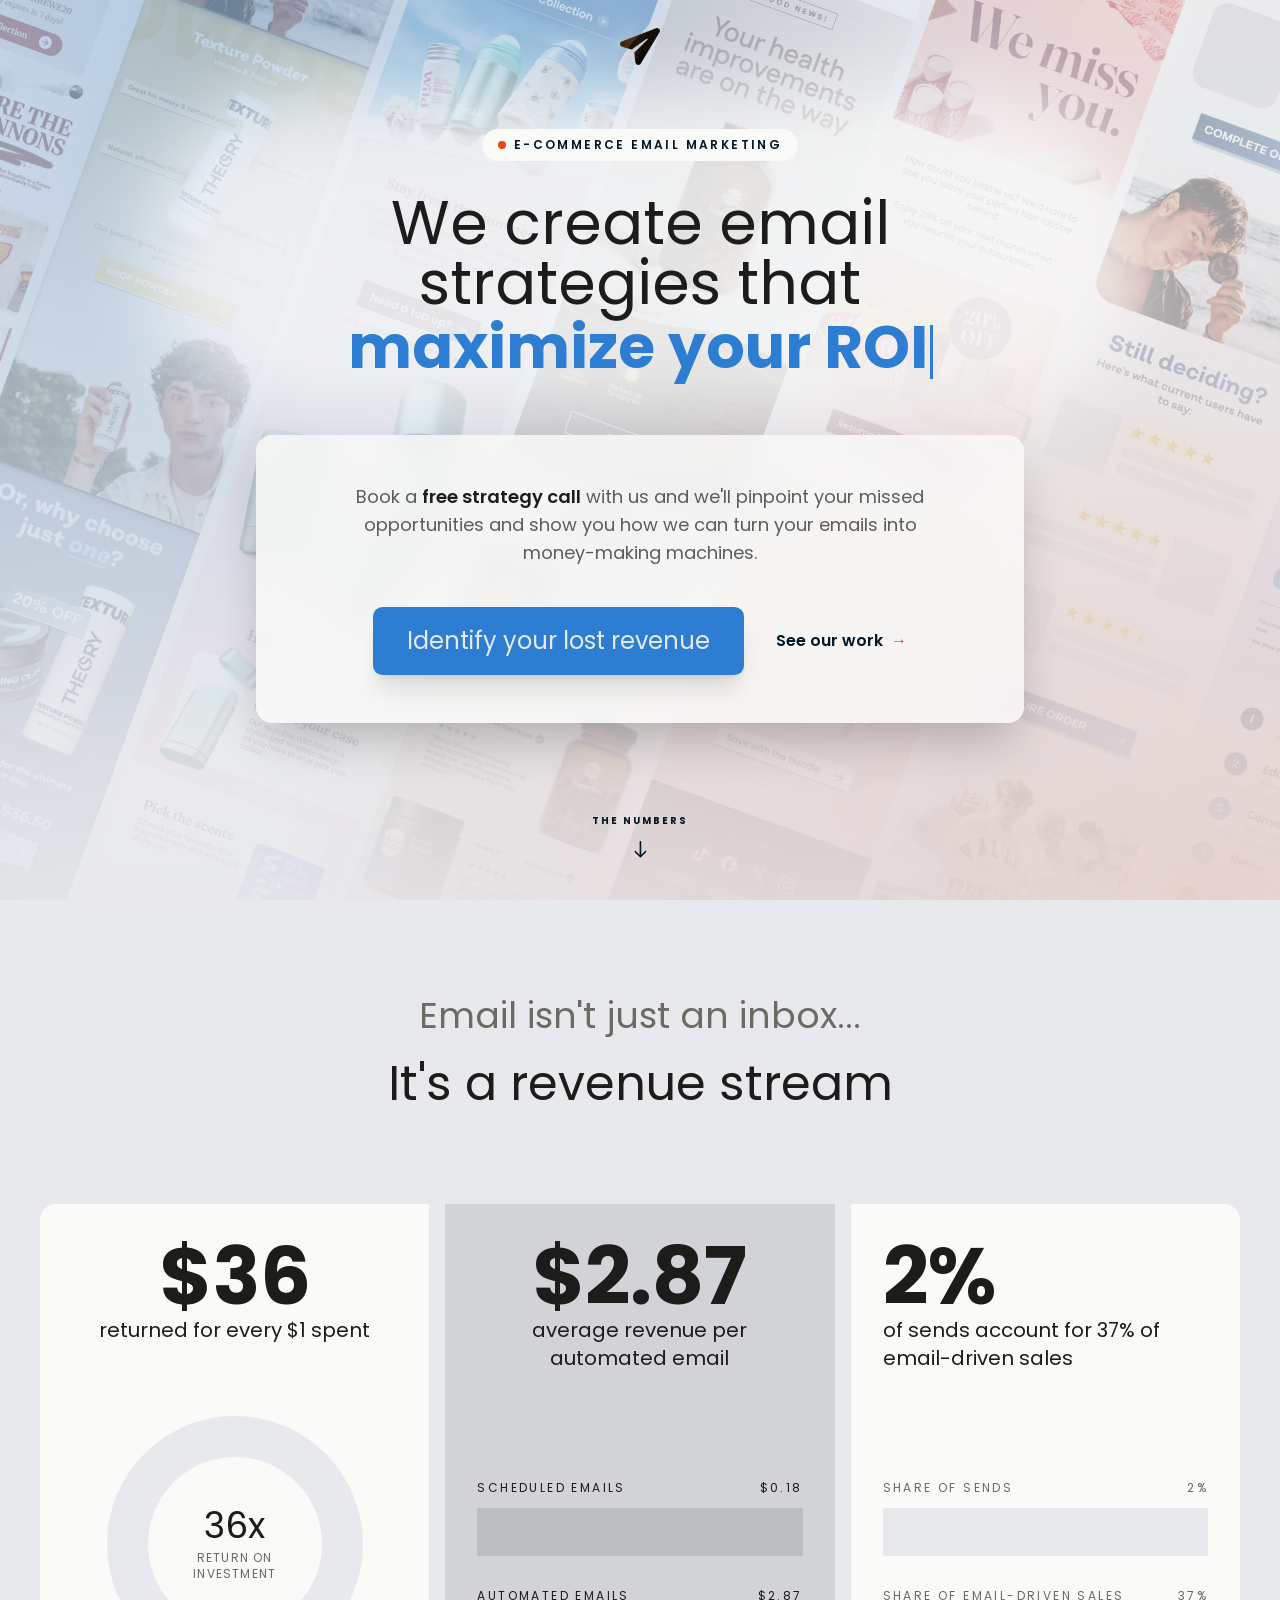
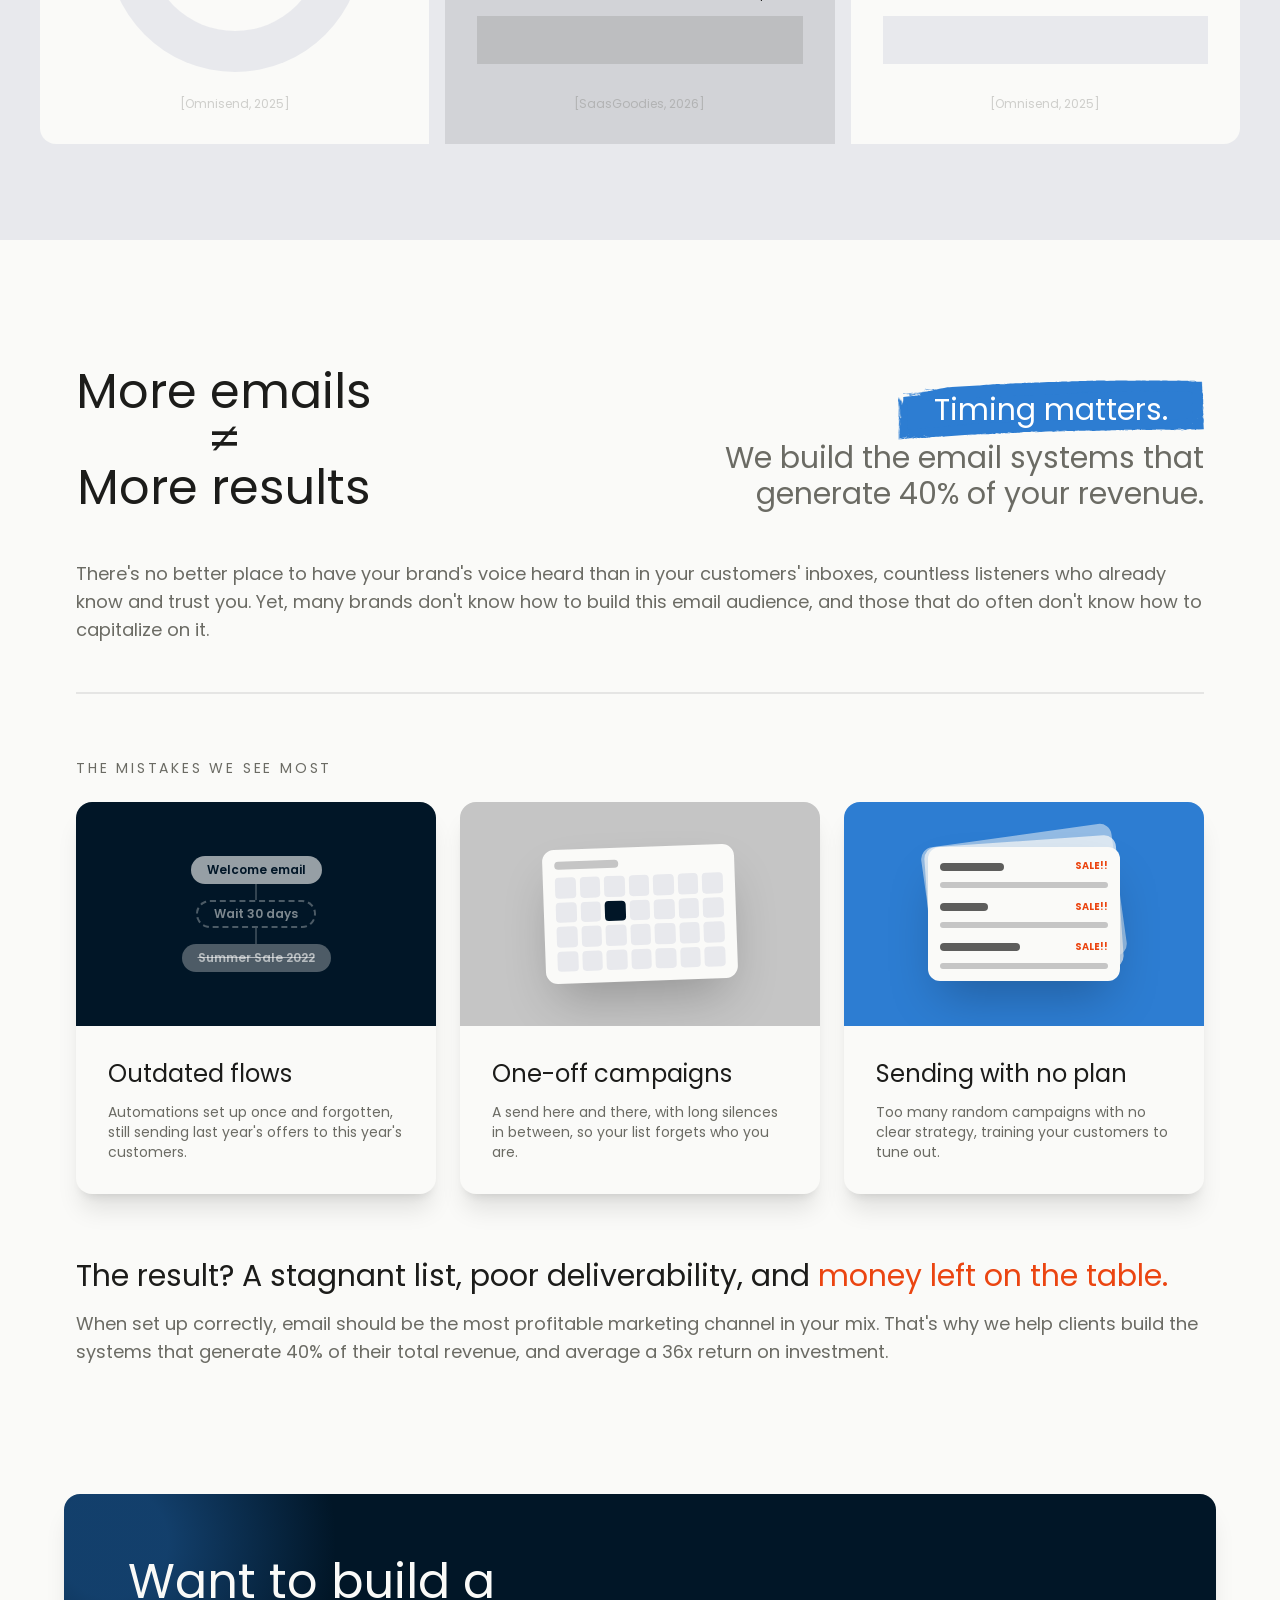
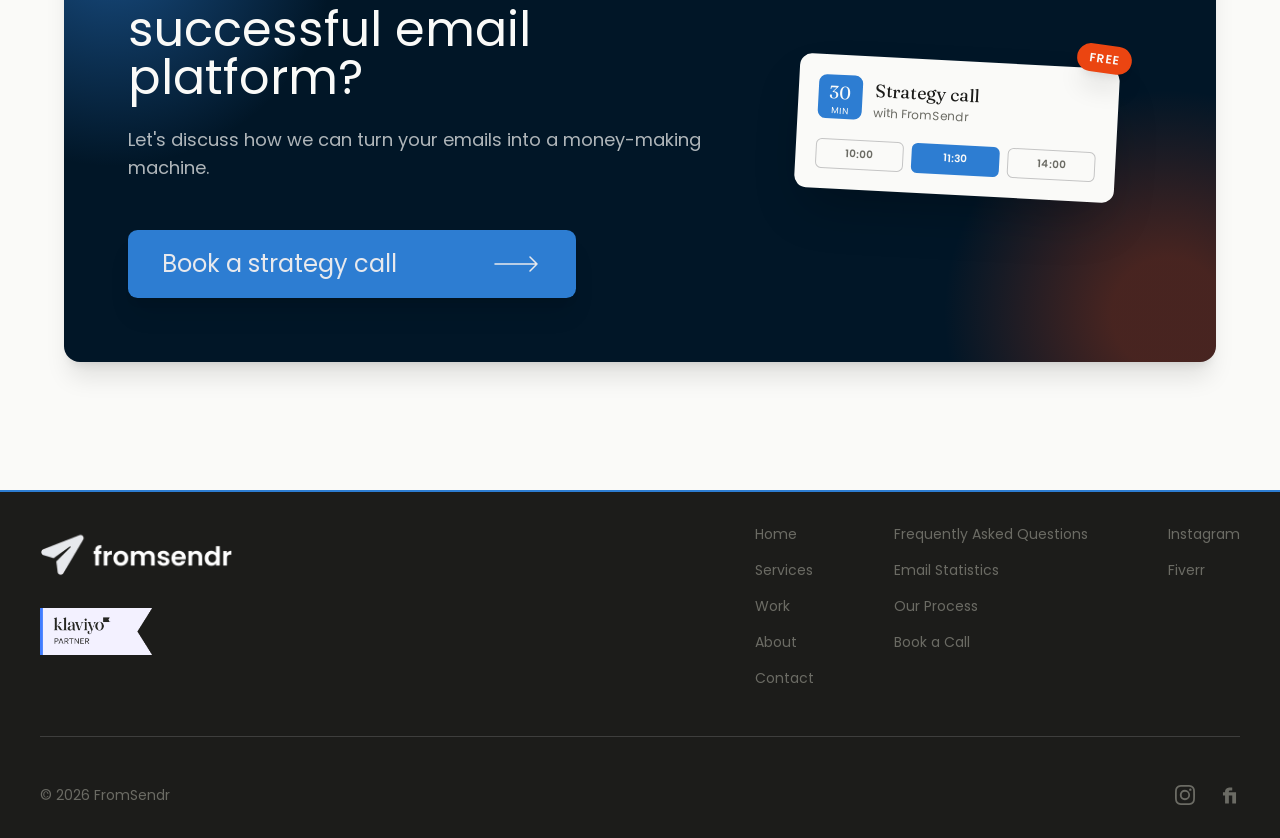
==== commit f8972b81: "Filled last email slots, small design changes (less orange, ink nav-bar)" ====
--- a/index.html
+++ b/index.html
@@ -96,9 +96,9 @@
 
   <!-- ========== STATISTICS: CHARTS ========== -->
   <section class="mx-auto px-6 sm:px-10 py-12 md:py-24 max-w-7xl">
-    <div class="mx-auto flex flex-col gap-8 sm:gap-16 lg:gap-8 lg:flex-row lg:justify-center md:px-16 lg:px-4">
-
-      <div data-reveal class="flex flex-col items-center justify-between gap-6 p-12 lg:p-8 2xl:p-12 bg-paper rounded-[1rem] shadow-xl">
+    <div class="mx-auto flex flex-col gap-8 sm:gap-16 lg:gap-4 lg:grid lg:grid-cols-3 md:px-16 lg:px-0">
+
+      <div data-reveal class="flex flex-col items-center justify-between gap-6 p-12 lg:p-8 2xl:p-12 bg-paper rounded-[1rem] lg:rounded-r-none">
         <div class="text-center">
           <div class="flex flex-col items-center justify-center">
             <span class="font-bold text-[4rem] sm:text-[8rem] lg:text-[5rem] leading-[1.0]">$36</span>
@@ -116,39 +116,37 @@
         </div>
       </div>
 
-      <div data-reveal class="flex flex-col items-center justify-between gap-6 p-12 lg:p-8 2xl:p-12 bg-paper rounded-[1rem] shadow-xl">
-        <div class="flex w-full flex-col items-center justify-between gap-12">
-          <div class="text-center">
-            <div class="flex flex-col items-center justify-center">
-              <span class="font-bold text-[4rem] sm:text-[8rem] lg:text-[5rem] leading-[1]">$2.87</span>
-              <span class="mb-2 text-lg sm:text-xl leading-tight text-ink md:mb-5 md:text-2xl lg:text-xl">average revenue per automated email</span>
-            </div>
-          </div>
-          <div data-scroll-chart class="mt-16 w-full space-y-8" role="img" aria-label="Automated emails average 2.87 dollars of revenue each, against 18 cents for scheduled emails">
-            <div>
-              <div class="mb-3 flex justify-between text-xs uppercase tracking-[0.2em] text-stone">
-                <span>Scheduled emails</span>
-                <span class="text-stone">$0.18</span>
-              </div>
-              <div class="h-12 overflow-hidden bg-platinum md:h-20 lg:h-12">
-                <div class="share-bar-fill h-full bg-stone" style="--target: 6%"></div>
-              </div>
-            </div>
-            <div>
-              <div class="mb-3 flex justify-between text-xs uppercase tracking-[0.2em] text-stone">
-                <span>Automated emails</span>
-                <span class="text-stone">$2.87</span>
-              </div>
-              <div class="h-12 overflow-hidden bg-platinum md:h-20 lg:h-12">
-                <div class="share-bar-fill h-full bg-blue" style="--target: 100%"></div>
-              </div>
-            </div>
-          </div>
-        </div>
-        <a href="https://saasgoodies.com/email-automation-statistics/" target="_blank" rel="noopener noreferrer" class="flex items-center justify-center pt-4 text-center text-xs text-stone/30 hover:underline">[SaasGoodies, 2026]</a>
-      </div>
-
-      <div data-reveal class="flex flex-col items-center justify-between gap-6 p-12 lg:p-8 2xl:p-12 bg-paper rounded-[1rem] shadow-xl">
+      <div data-reveal class="flex flex-col items-center justify-between gap-6 p-12 lg:p-8 2xl:p-12 bg-paper lg:bg-ink/10 rounded-[1rem] lg:rounded-none">
+        <div class="text-center">
+          <div class="flex flex-col items-center justify-center">
+            <span class="font-bold text-[4rem] sm:text-[8rem] lg:text-[5rem] leading-[1]">$2.87</span>
+            <span class="mb-2 text-lg sm:text-xl leading-tight md:mb-5 md:text-2xl lg:text-xl">average revenue per automated email</span>
+          </div>
+        </div>
+        <div data-scroll-chart class="mt-16 w-full space-y-8" role="img" aria-label="Automated emails average 2.87 dollars of revenue each, against 18 cents for scheduled emails">
+          <div>
+            <div class="mb-3 flex justify-between text-xs uppercase tracking-[0.2em]">
+              <span>Scheduled emails</span>
+              <span>$0.18</span>
+            </div>
+            <div class="h-12 overflow-hidden bg-platinum lg:bg-stone/20 md:h-20 lg:h-12">
+              <div class="share-bar-fill h-full bg-stone" style="--target: 6%"></div>
+            </div>
+          </div>
+          <div>
+            <div class="mb-3 flex justify-between text-xs uppercase tracking-[0.2em]">
+              <span>Automated emails</span>
+              <span>$2.87</span>
+            </div>
+            <div class="h-12 overflow-hidden bg-platinum lg:bg-stone/20 md:h-20 lg:h-12">
+              <div class="share-bar-fill h-full bg-blue" style="--target: 100%"></div>
+            </div>
+          </div>
+          <a href="https://saasgoodies.com/email-automation-statistics/" target="_blank" rel="noopener noreferrer" class="flex items-center justify-center text-center text-xs text-stone/30 hover:underline">[SaasGoodies, 2026]</a>
+        </div>
+      </div>
+
+      <div data-reveal class="flex flex-col items-center justify-between gap-6 p-12 lg:p-8 2xl:p-12 bg-paper rounded-[1rem] lg:rounded-l-none">
         <div class="text-center md:text-left">
           <div class="flex flex-col items-center justify-center md:items-start">
             <span class="font-bold text-[4rem] sm:text-[8rem] lg:text-[5rem] leading-[1]">2%</span>
@@ -166,7 +164,7 @@
             </div>
           </div>
           <div>
-            <div class="mb-3 flex justify-between text-xs uppercase tracking-[0.2em] text-stone gap-16">
+            <div class="mb-3 flex justify-between text-xs uppercase tracking-[0.2em] text-stone gap-4">
               <span>Share of email-driven sales</span>
               <span class="text-stone">37%</span>
             </div>
@@ -217,7 +215,7 @@
                 <span class="h-4 w-0.5 bg-paper/20"></span>
                 <span class="bg-paper/30 text-paper/60 rounded-full px-4 py-1.5 line-through">Summer Sale 2022</span>
               </div>
-              <span class="absolute right-2 top-7 sm:right-5 sm:top-6 bg-orange text-paper text-[0.5rem] sm:text-[0.65rem] font-semibold rounded-full px-2 py-1 sm:px-3 sm:py-1.5 shadow-xl rotate-[6deg]">Last edited 3 years ago</span>
+              <span class="hidden absolute right-2 top-7 sm:right-5 sm:top-6 bg-orange text-paper text-[0.5rem] sm:text-[0.65rem] font-semibold rounded-full px-2 py-1 sm:px-3 sm:py-1.5 shadow-xl rotate-[6deg]">Last edited 3 years ago</span>
             </div>
             <div class="flex flex-col justify-center gap-2 md:gap-3 p-5 sm:p-8">
               <h3 class="text-md sm:text-xl lg:text-2xl text-ink">Outdated flows</h3>
@@ -226,7 +224,7 @@
           </article>
 
           <article data-reveal class="flex md:flex-col bg-paper rounded-[1rem] shadow-xl overflow-hidden">
-            <div class="relative flex items-center justify-center w-2/5 shrink-0 md:w-auto min-h-40 md:min-h-56 p-4 md:p-8 bg-orange overflow-hidden" aria-hidden="true">
+            <div class="relative flex items-center justify-center w-2/5 shrink-0 md:w-auto min-h-40 md:min-h-56 p-4 md:p-8 bg-silver overflow-hidden" aria-hidden="true">
               <div class="relative w-48 shrink-0 md:w-full md:max-w-[12rem] scale-[0.6] sm:scale-100 bg-paper rounded-xl shadow-2xl p-3 rotate-[-2deg]">
                 <div class="mb-2 h-2 w-16 rounded-full bg-silver"></div>
                 <div class="grid grid-cols-7 gap-1">
@@ -236,7 +234,7 @@
                   <span class="aspect-square rounded bg-platinum"></span><span class="aspect-square rounded bg-platinum"></span><span class="aspect-square rounded bg-platinum"></span><span class="aspect-square rounded bg-platinum"></span><span class="aspect-square rounded bg-platinum"></span><span class="aspect-square rounded bg-platinum"></span><span class="aspect-square rounded bg-platinum"></span>
                 </div>
               </div>
-              <span class="absolute right-2 top-7 sm:top-3 md:top-6 sm:right-5 sm:top-6 bg-navy text-paper text-[0.5rem] sm:text-[0.65rem] font-semibold rounded-full px-2 py-1 sm:px-3 sm:py-1.5 shadow-xl rotate-[6deg]">1 send this month</span>
+              <span class="hidden absolute right-2 top-7 sm:top-3 md:top-6 sm:right-5 sm:top-6 bg-orange text-paper text-[0.5rem] sm:text-[0.65rem] font-semibold rounded-full px-2 py-1 sm:px-3 sm:py-1.5 shadow-xl rotate-[6deg]">1 send this month</span>
             </div>
             <div class="flex flex-col justify-center gap-2 md:gap-3 p-5 sm:p-8">
               <h3 class="text-md sm:text-xl lg:text-2xl text-ink">One-off campaigns</h3>
@@ -267,7 +265,7 @@
                   <div class="mt-2 h-1.5 w-full rounded-full bg-silver"></div>
                 </div>
               </div>
-              <span class="absolute right-2 bottom-10 sm:bottom-3 md:bottom-6 sm:right-5 sm:bottom-6 bg-orange text-paper text-[0.5rem] sm:text-[0.65rem] font-semibold rounded-full px-2 py-1 sm:px-3 sm:py-1.5 shadow-xl rotate-[-6deg]">Unsubscribed</span>
+              <span class="hidden absolute right-2 bottom-10 sm:bottom-3 md:bottom-6 sm:right-5 sm:bottom-6 bg-orange text-paper text-[0.5rem] sm:text-[0.65rem] font-semibold rounded-full px-2 py-1 sm:px-3 sm:py-1.5 shadow-xl rotate-[-6deg]">Unsubscribed</span>
             </div>
             <div class="flex flex-col justify-center gap-2 md:gap-3 p-5 sm:p-8">
               <h3 class="text-md sm:text-xl lg:text-2xl text-ink">Sending with no plan</h3>
--- a/styles.css
+++ b/styles.css
@@ -82,7 +82,7 @@
     z-index: 40;
     /* Top padding clears the logo, so the links sit centred just below it */
     padding: 6.5rem 1.5rem 2rem;
-    background-color: var(--color-navy);
+    background-color: var(--color-ink);
     transform: translateY(-100%);
     visibility: hidden;
     /* Closing waits briefly, so a slightly slow move off the logo doesn't drop it */
@@ -509,12 +509,11 @@
     position: relative;
     display: block;
     height: 28rem;
-    background-color: var(--color-silver);
     border-radius: 1rem;
     overflow: hidden;
     cursor: pointer;
     transition: transform 0.2s ease;
-    padding: 8px;
+    padding: 0px;
 }
 
 .email-preview:hover {
@@ -523,7 +522,7 @@
 
 .email-preview img {
     width: 100%;
-    border-radius: 0.7rem;
+    border-radius: 1rem;
     display: block;
 }
 
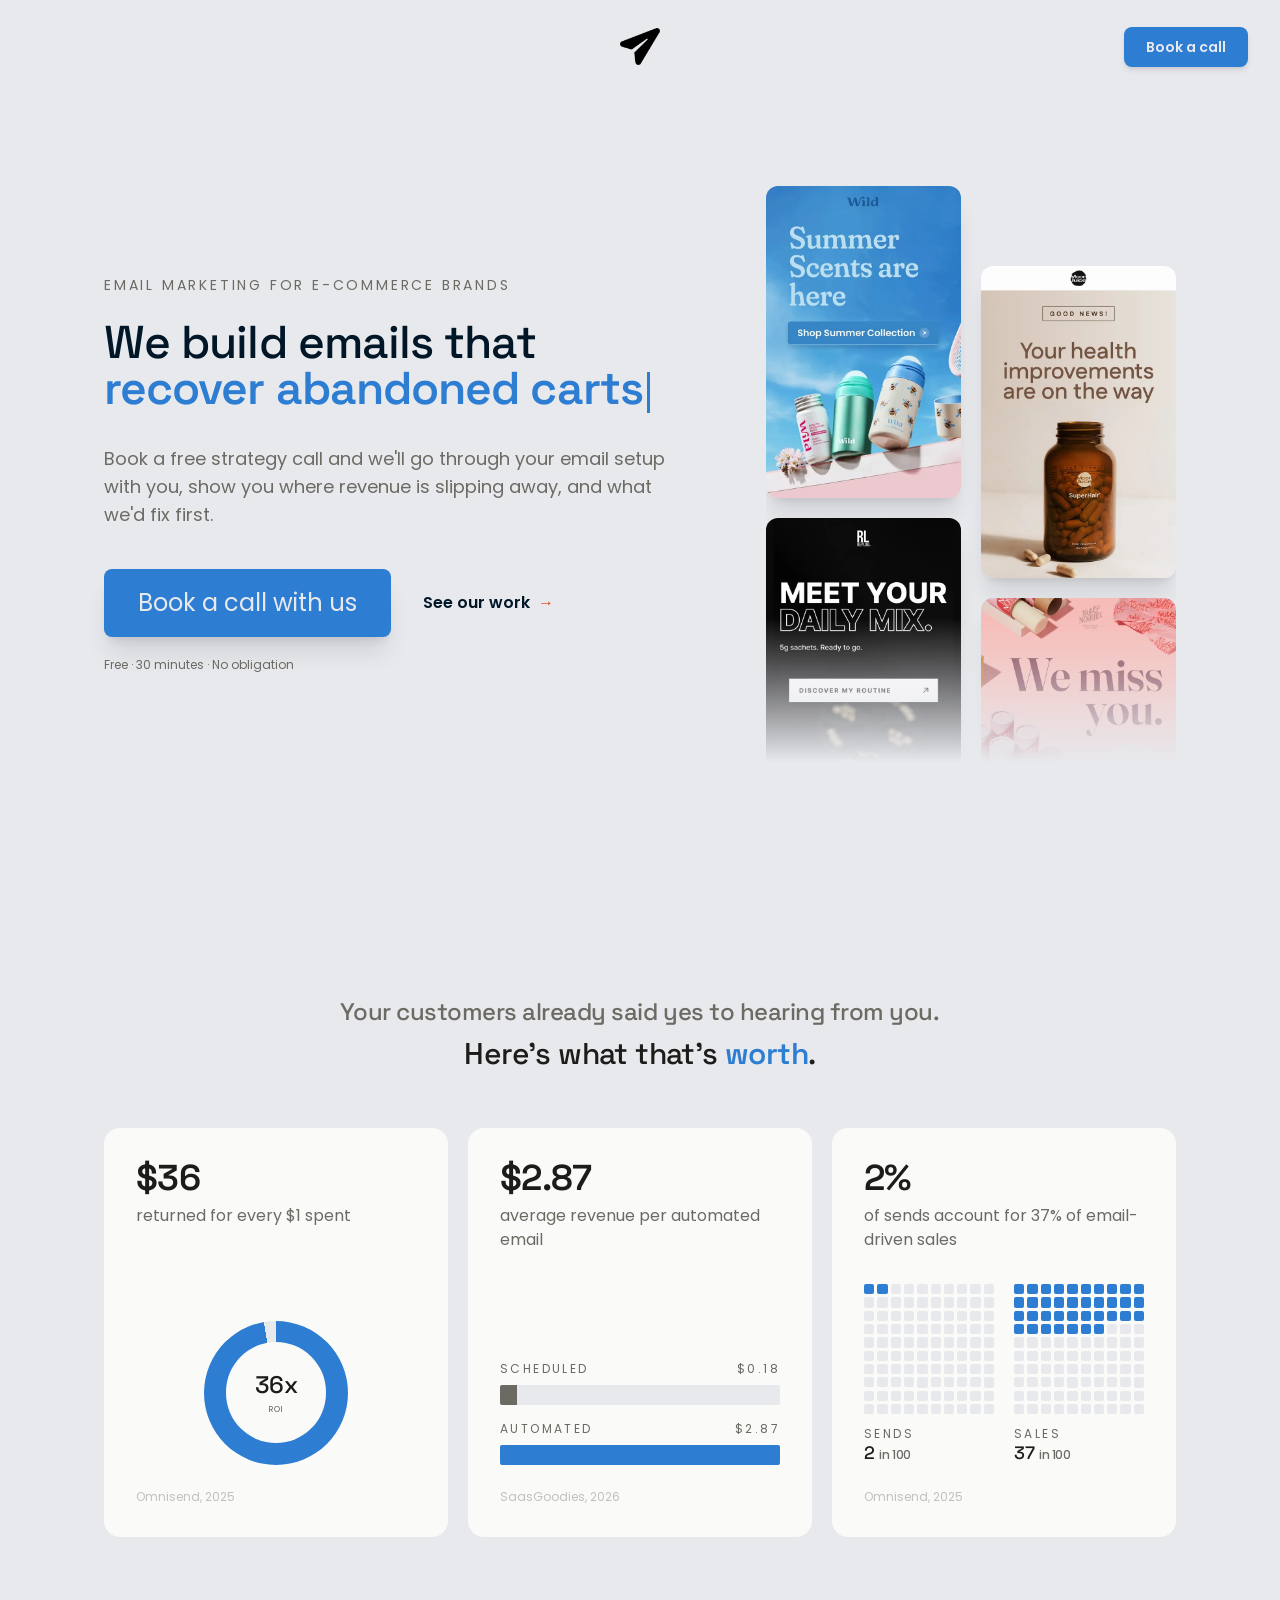
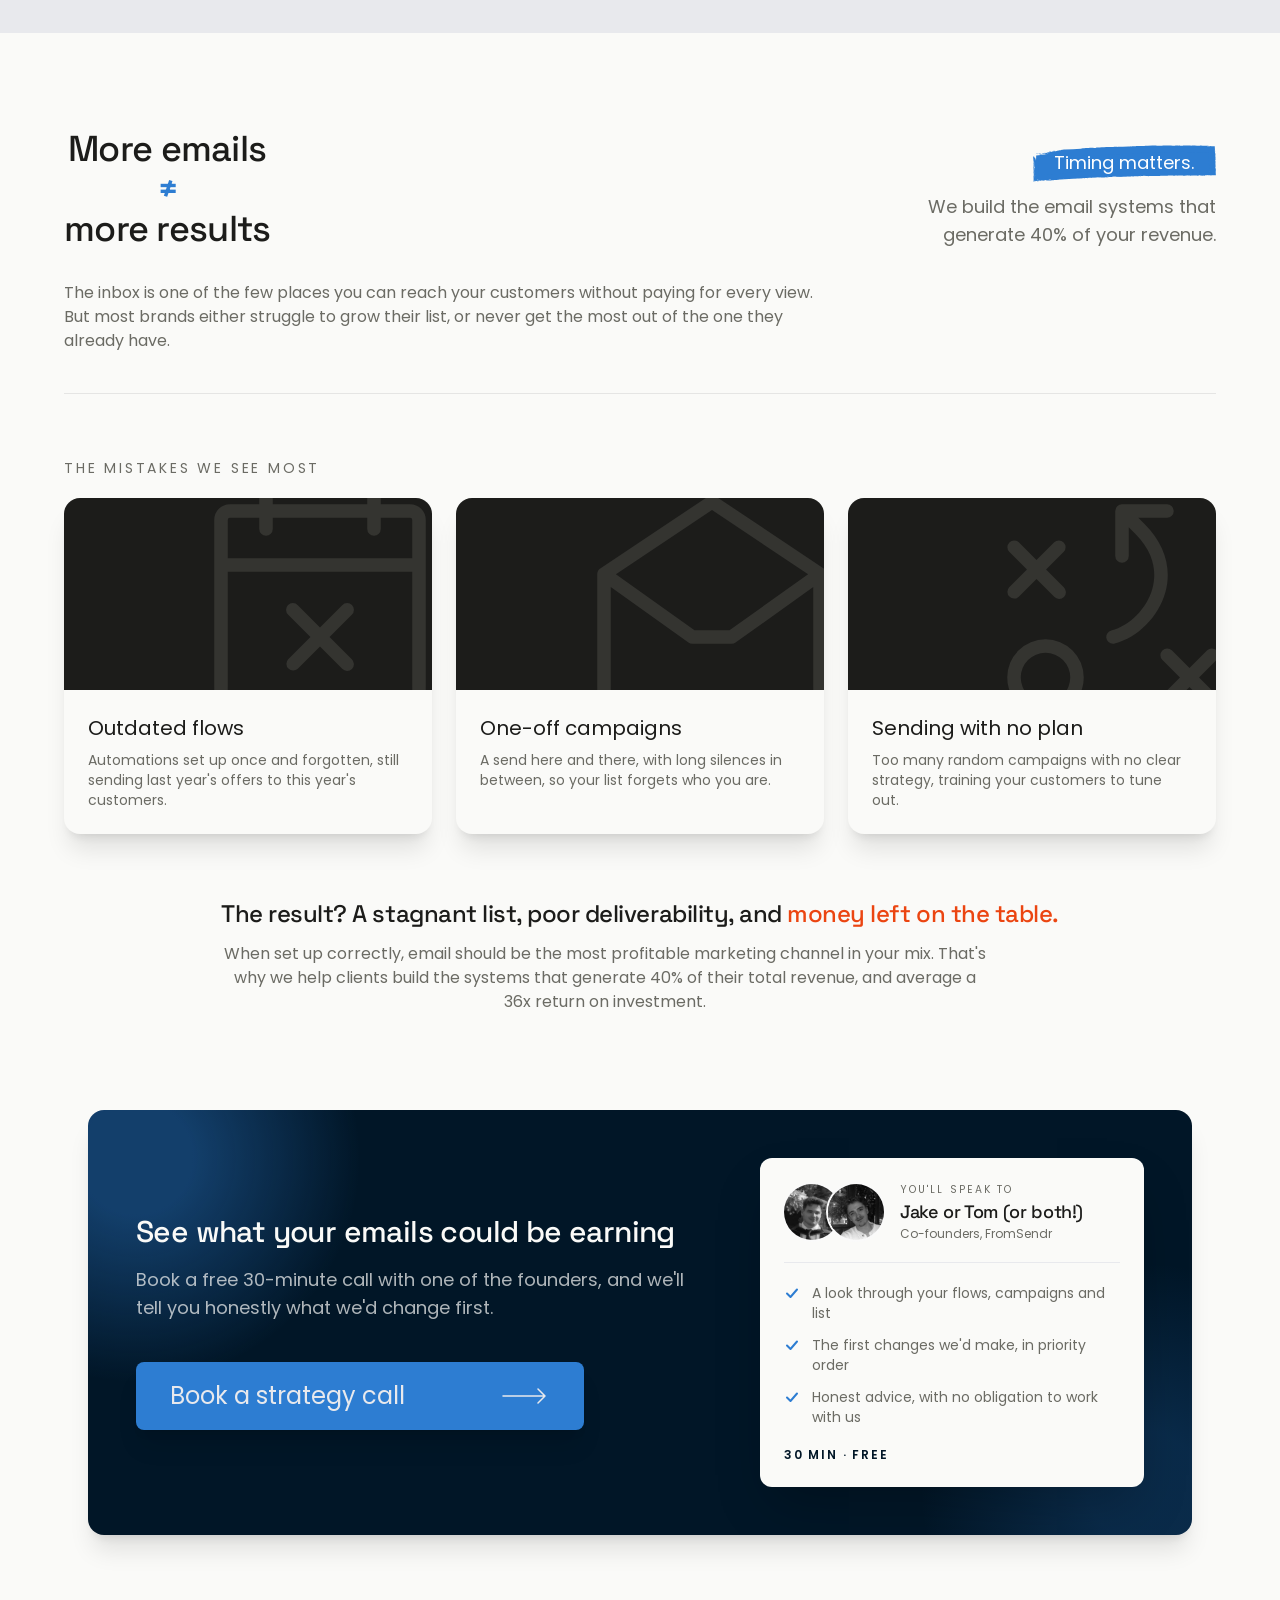
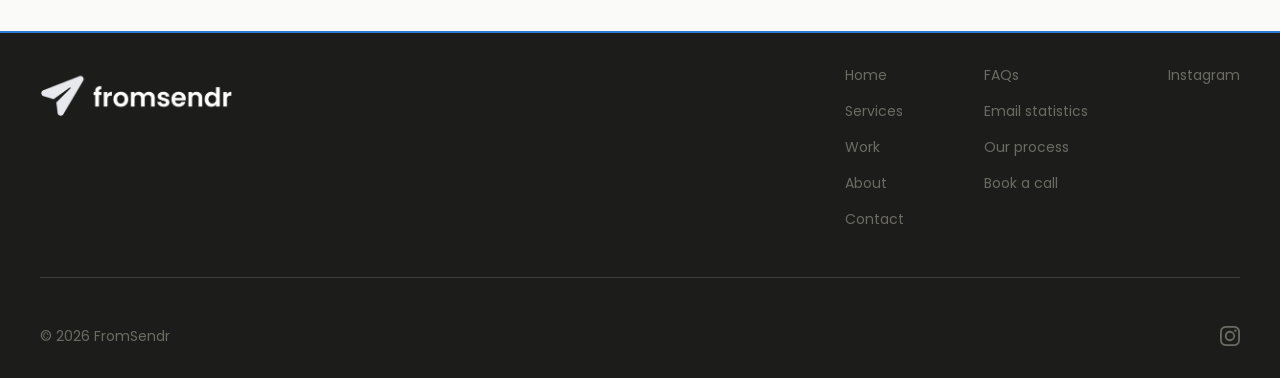
==== commit 9a104ff7: "Redesign" ====
--- a/index.html
+++ b/index.html
@@ -4,16 +4,28 @@
   <meta charset="UTF-8">
   <meta name="viewport" content="width=device-width, initial-scale=1.0">
   <link rel="icon" href="images/favicon-v4.png">
-  <title>FromSendr</title>
-
-  <!-- The hero background is set in styles.css (.hero-bg), so the browser only finds it after that loads: preload it so it starts downloading straight away -->
-  <link rel="preload" as="image" href="images/hero-bg.webp" fetchpriority="high">
-
-  <!-- Fonts: a serif display paired with a clean sans for body/UI -->
+  <title>FromSendr | Email marketing for e-commerce brands</title>
+  <meta name="description" content="We design, write and run email marketing for e-commerce brands on Klaviyo: flows, campaigns, deliverability and testing. Book a free strategy call.">
+
+  <!-- Open Graph: the title, description and image shown when a link to this page is shared (Slack, iMessage, LinkedIn...). og:url/og:image must be absolute URLs -->
+  <meta property="og:type" content="website">
+  <meta property="og:site_name" content="FromSendr">
+  <meta property="og:locale" content="en_GB">
+  <meta property="og:title" content="FromSendr | Email marketing for e-commerce brands">
+  <meta property="og:description" content="We design, write and run email marketing for e-commerce brands on Klaviyo: flows, campaigns, deliverability and testing. Book a free strategy call.">
+  <meta property="og:url" content="https://fromsendr.com/">
+  <meta property="og:image" content="https://fromsendr.com/images/og-image.jpg">
+  <meta property="og:image:width" content="1200">
+  <meta property="og:image:height" content="630">
+  <meta property="og:image:alt" content="FromSendr: email marketing for e-commerce brands">
+  <meta name="twitter:card" content="summary_large_image">
+
+
+  <!-- Fonts: Poppins for body/UI, Space Grotesk for headlines (font-display) -->
   <link rel="preconnect" href="https://fonts.googleapis.com">
   <link rel="preconnect" href="https://fonts.gstatic.com" crossorigin>
   <link rel="stylesheet" href="styles.css">
-  <link href="https://fonts.googleapis.com/css2?family=Fraunces:opsz,wght@9..144,400;9..144,600&family=Poppins:ital,wght@0,400;0,600;0,700;1,700&display=swap" rel="stylesheet">
+  <link href="https://fonts.googleapis.com/css2?family=Space+Grotesk:wght@500..600&family=Poppins:ital,wght@0,400;0,600;0,700;1,700&display=swap" rel="stylesheet">
 
   <!-- Built from tailwind.input.css + tailwind.config.js (see CLAUDE.md); must stay after styles.css -->
   <link rel="stylesheet" href="tailwind.css">
@@ -21,8 +33,8 @@
 
 <body class="bg-platinum text-ink font-sans antialiased">
 
-  <!-- Header + hero together fill the first screen (the hero takes the remaining height), then shrink as soon as the page scrolls (.hero-shrink, see styles.css/script.js) -->
-  <div class="hero-shrink flex flex-col">
+  <!-- Header + hero together fill the first screen on md+ (.hero-full, see styles.css) -->
+  <div class="hero-full flex flex-col">
   <!-- ========== NAV ========== -->
   <!-- Only the logo shows by default; hovering it (or tapping, on touch) drops the nav panel down. See .site-logo/.site-nav in styles.css -->
   <a href="index.html" class="site-logo" aria-label="FromSendr home">
@@ -35,36 +47,33 @@
     <a href="work.html" class="nav-link">Work</a>
     <a href="about.html" class="nav-link">About</a>
     <a href="contact.html" class="nav-link">Contact</a>
+    <!-- Phones: a booking button at the bottom of the drawer (the fixed .site-cta below is md+ only) -->
+    <a href="contact.html" class="btn btn-sm md:hidden mt-auto w-full justify-center font-normal normal-case">Book a call</a>
   </nav>
+  <!-- Always-visible booking button, top-right on md+ (not on contact.html). Sits above the nav panel, see .site-cta -->
+  <a href="contact.html" class="btn btn-sm site-cta hidden md:inline-flex font-semibold">Book a call</a>
 
   <!-- ========== HERO ==========
-    Straight on the faded email collage (.hero-bg): eyebrow pill and headline with the typewriter
-    line, over a soft blurred white glow so they stay readable. Below, a paper card holds one
-    supporting line, then the booking button and a quieter "See our work" link.
+    Light split: copy on the left (display-font headline with the typewriter line, CTA), and on lg+ two
+    staggered columns of real emails on the right, straight and at full strength, fading out at the
+    bottom. Below lg the emails become a short row under the copy. Images are small top-only crops
+    (images/work/tops/).
   -->
-  <section class="flex-1 flex flex-col justify-center relative overflow-hidden w-full mx-auto text-center px-6 md:px-10 pt-24 pb-28 md:pb-36">
-    <div class="hero-bg" aria-hidden="true"></div>
-    <div class="relative max-w-4xl w-full mx-auto">
-      <!-- The white glow: a blurred paper blob behind the text (not a box, so the collage still shows around it) -->
-      <div class="absolute -inset-x-6 -inset-y-6 md:-inset-x-12 md:-inset-y-10 bg-paper/75 blur-2xl rounded-full" aria-hidden="true"></div>
-      <p class="relative inline-flex items-center gap-2 bg-paper rounded-full px-4 py-2 text-[0.5rem] sm:text-xs font-semibold uppercase tracking-[0.2em] text-navy">
-        <span class="h-2 w-2 shrink-0 rounded-full bg-orange"></span>E-commerce email marketing
-      </p>
-      <h1 class="relative mt-6 md:mt-8 text-ink text-3xl sm:text-4xl md:text-6xl leading-[1.2]">
-        <span class="block max-w-80 sm:max-w-lg md:max-w-3xl mx-auto">We create email strategies that</span>
-        <!-- Grid: script.js stacks an invisible copy of every phrase in the same cell as the typed line, so the box is always as tall as the longest phrase and doesn't resize while typing. It also alternates the line between blue and orange per phrase (the cursor follows via bg-current) -->
-        <span class="grid font-bold max-w-3xl pt-1 px-2 mx-auto">
-          <span class="col-start-1 row-start-1 text-blue"><span id="typewriter"></span><span class="inline-block w-[2px] md:w-[3px] h-[0.9em] bg-current align-middle animate-pulse ml-0.5"></span></span>
+  <section class="flex-1 flex items-center w-full mx-auto max-w-6xl px-6 md:px-10 pt-28 md:pt-32 pb-16 md:pb-20">
+    <div class="w-full grid gap-12 lg:grid-cols-[1.5fr_1fr] lg:gap-12 items-center">
+      <div class="text-center lg:text-left">
+        <p class="text-xs md:text-sm uppercase tracking-[0.2em] text-stone">Email marketing for e-commerce brands</p>
+        <h1 class="mt-5 md:mt-6 font-display text-4xl sm:text-5xl lg:text-[2.5rem] xl:text-[2.875rem] leading-[1.08] text-navy">
+          <span class="block">We build emails that</span>
+          <!-- Grid: script.js stacks an invisible copy of every phrase in this cell, so the heading never changes height while typing. Phrases come from data-phrases, and the line alternates between blue and orange -->
+        <span class="grid font-semibold max-w-4xl mx-auto lg:mx-0">
+          <span class="col-start-1 row-start-1 text-blue"><span id="typewriter" data-phrases="recover abandoned carts|turn buyers into regulars|win back lapsed customers|make every send count"></span><span class="inline-block w-[2px] md:w-[3px] h-[0.9em] bg-current align-middle animate-pulse ml-1"></span></span>
         </span>
-      </h1>
-    </div>
-    <div class="relative max-w-3xl w-full mx-auto mt-10 md:mt-14 px-5 py-8 sm:px-10 md:px-16 md:py-12 bg-paper/85 backdrop-blur-md rounded-[1rem] shadow-2xl">
-      <p class="justify-center mb-8 md:mb-10 text-ink/70 text-sm md:text-lg max-w-xl mx-auto">
-        Book a <span class="text-ink font-semibold">free strategy call</span> with us and we'll pinpoint your missed opportunities and show you how we can turn your emails into money-making machines.
-      </p>
-      <div class="flex flex-col sm:flex-row items-center justify-center gap-5 sm:gap-8">
-        <a href="contact.html" class="btn w-full sm:w-auto max-w-md">
-          Identify your lost revenue
+        </h1>
+        <p class="mt-6 md:mt-8 text-stone text-sm md:text-lg max-w-xl mx-auto lg:mx-0">Book a free strategy call and we'll go through your email setup with you, show you where revenue is slipping away, and what we'd fix first.</p>
+        <div class="mt-8 md:mt-10 flex flex-col sm:flex-row items-center justify-center lg:justify-start gap-5 sm:gap-8">
+          <a href="contact.html" class="btn w-full sm:w-auto max-w-md">
+          Book a call with us
           <svg xmlns="http://www.w3.org/2000/svg" width="48" height="16" viewBox="0 0 48 16" fill="none" aria-hidden="true" class="btn-arrow hidden">
             <path d="M1 8H43M43 8L36 1M43 8L36 15" stroke="currentColor" stroke-width="1.5" stroke-linecap="round" stroke-linejoin="round"/>
           </svg>
@@ -73,203 +82,161 @@
           See our work
           <span class="text-orange transition-transform duration-200 group-hover:translate-x-1" aria-hidden="true">&rarr;</span>
         </a>
-      </div>
-    </div>
-    <!-- Scroll cue: sits at the bottom of the first screen -->
-    <div class="hidden hero-cue absolute bottom-6 md:bottom-10 left-1/2 -translate-x-1/2 md:flex flex-col items-center gap-3 text-navy font-bold" aria-hidden="true">
-      <span class="text-[0.6rem] uppercase tracking-[0.2em]">The numbers</span>
-      <svg xmlns="http://www.w3.org/2000/svg" width="16" height="24" viewBox="0 0 16 24" fill="none" class="w-3 h-5 motion-safe:animate-bounce">
-        <path d="M8 1V21M8 21L1 14M8 21L15 14" stroke="currentColor" stroke-width="2.2" stroke-linecap="round" stroke-linejoin="round"/>
-      </svg>
+        </div>
+        <p class="mt-5 text-xs text-stone">Free &middot; 30 minutes &middot; No obligation</p>
+      </div>
+
+      <div class="hidden lg:grid grid-cols-2 gap-5 h-[36rem] overflow-hidden [mask-image:linear-gradient(to_bottom,#000_75%,transparent)]" aria-hidden="true">
+        <div class="flex flex-col gap-5">
+          <img src="images/work/tops/wild-top.webp" alt="" width="600" height="960" decoding="async" class="w-full aspect-[5/8] object-cover object-top rounded-xl shadow-xl">
+          <img src="images/work/tops/replab-1-top.webp" alt="" width="600" height="960" decoding="async" class="w-full aspect-[5/8] object-cover object-top rounded-xl shadow-xl">
+        </div>
+        <div class="flex flex-col gap-5 pt-20">
+          <img src="images/work/tops/moonjuice-top.webp" alt="" width="600" height="960" decoding="async" class="w-full aspect-[5/8] object-cover object-top rounded-xl shadow-xl">
+          <img src="images/work/tops/nutandnoggin-top.webp" alt="" width="600" height="960" decoding="async" class="w-full aspect-[5/8] object-cover object-top rounded-xl shadow-xl">
+        </div>
+      </div>
+      <div class="lg:hidden grid grid-cols-3 gap-3 h-52 sm:h-72 overflow-hidden [mask-image:linear-gradient(to_bottom,#000_70%,transparent)]" aria-hidden="true">
+        <img src="images/work/tops/wild-top.webp" alt="" width="600" height="960" decoding="async" class="w-full aspect-[5/8] object-cover object-top rounded-xl shadow-xl">
+        <img src="images/work/tops/moonjuice-top.webp" alt="" width="600" height="960" decoding="async" class="w-full aspect-[5/8] object-cover object-top rounded-xl shadow-xl mt-8">
+        <img src="images/work/tops/replab-1-top.webp" alt="" width="600" height="960" decoding="async" class="w-full aspect-[5/8] object-cover object-top rounded-xl shadow-xl mt-3">
+      </div>
     </div>
   </section>
   </div>
 
-  <!-- ========== STATISTICS ========== -->
-  <!-- Headline gets its own full screen, like the hero; each line slides up once when it scrolls into view (data-reveal, see styles.css/script.js) -->
-  <section id="statistics" class="flex flex-col justify-center relative px-6 md:px-10 mt-16 md:mt-24 text-center">
-    <div class="flex flex-col gap-2 sm:gap-4 md:gap-6">
-      <h2 data-reveal class="text-2xl sm:text-4xl md:text-4xl text-stone">Email isn't just an inbox...</h2>
-      <h3 data-reveal class="text-3xl sm:text-5xl md:text-5xl">It's a revenue stream</h3>
+  <!-- ========== STATISTICS ==========
+    Intro line, then three equal stat cards (one row from md): number, one-line description, a small
+    chart pushed to the bottom of the card (mt-auto, so the charts line up), and the source.
+  -->
+  <section id="statistics" class="mx-auto max-w-6xl px-6 md:px-10 py-16 md:py-24">
+    <div class="text-center">
+      <h2 class="font-display text-lg md:text-2xl text-stone">Your customers already said yes to hearing from you.</h2>
+      <p class="mt-2 font-display text-2xl md:text-3xl">Here's what that's <span class="font-semibold text-blue">worth</span>.</p>
+    </div>
+
+    <div class="mt-10 md:mt-14 grid gap-4 md:gap-5 md:grid-cols-3">
+
+      <div class="flex flex-col p-6 md:p-8 bg-paper rounded-[1rem]">
+        <span class="font-display font-semibold text-4xl leading-none">$36</span>
+        <span class="mt-2 text-sm md:text-base leading-snug text-stone">returned for every $1 spent</span>
+        <div class="mt-auto pt-8 flex justify-center">
+          <div class="return-donut flex h-36 w-36 shrink-0 items-center justify-center rounded-full" role="img" aria-label="36 dollar return for every 1 dollar invested">
+            <div class="flex h-[70%] w-[70%] flex-col items-center justify-center rounded-full bg-paper text-center">
+              <span class="font-display text-2xl">36x</span>
+              <span class="mt-0.5 text-[0.55rem] uppercase tracking-widest text-stone">ROI</span>
+            </div>
+          </div>
+        </div>
+        <a href="https://www.omnisend.com/blog/email-marketing-roi/" target="_blank" rel="noopener noreferrer" class="mt-6 text-xs text-stone/40 hover:underline">Omnisend, 2025</a>
+      </div>
+
+      <div class="flex flex-col p-6 md:p-8 bg-paper rounded-[1rem]">
+        <span class="font-display font-semibold text-4xl leading-none">$2.87</span>
+        <span class="mt-2 text-sm md:text-base leading-snug text-stone">average revenue per automated email</span>
+        <div class="mt-auto pt-8 space-y-4" role="img" aria-label="Automated emails average 2.87 dollars of revenue each, against 18 cents for scheduled emails">
+          <div>
+            <div class="mb-2 flex justify-between text-[0.65rem] md:text-xs uppercase tracking-[0.2em] text-stone">
+              <span>Scheduled</span>
+              <span>$0.18</span>
+            </div>
+            <div class="h-5 overflow-hidden rounded-sm bg-platinum">
+              <div class="share-bar-fill h-full bg-stone" style="--target: 6%"></div>
+            </div>
+          </div>
+          <div>
+            <div class="mb-2 flex justify-between text-[0.65rem] md:text-xs uppercase tracking-[0.2em] text-stone">
+              <span>Automated</span>
+              <span>$2.87</span>
+            </div>
+            <div class="h-5 overflow-hidden rounded-sm bg-platinum">
+              <div class="share-bar-fill h-full bg-blue" style="--target: 100%"></div>
+            </div>
+          </div>
+        </div>
+        <a href="https://saasgoodies.com/email-automation-statistics/" target="_blank" rel="noopener noreferrer" class="mt-6 text-xs text-stone/40 hover:underline">SaasGoodies, 2026</a>
+      </div>
+
+      <div class="flex flex-col p-6 md:p-8 bg-paper rounded-[1rem]">
+        <span class="font-display font-semibold text-4xl leading-none">2%</span>
+        <span class="mt-2 text-sm md:text-base leading-snug text-stone">of sends account for 37% of email-driven sales</span>
+        <!-- Waffle charts: each grid is 100 squares, so the filled squares read directly as a percentage -->
+        <div class="mt-auto pt-8 grid grid-cols-2 gap-5" role="img" aria-label="Of every 100 emails sent, 2 bring in 37 of every 100 dollars of email-driven sales">
+          <div>
+            <div class="grid grid-cols-10 gap-[3px]"><span class="aspect-square rounded-[2px] bg-blue"></span><span class="aspect-square rounded-[2px] bg-blue"></span><span class="aspect-square rounded-[2px] bg-platinum"></span><span class="aspect-square rounded-[2px] bg-platinum"></span><span class="aspect-square rounded-[2px] bg-platinum"></span><span class="aspect-square rounded-[2px] bg-platinum"></span><span class="aspect-square rounded-[2px] bg-platinum"></span><span class="aspect-square rounded-[2px] bg-platinum"></span><span class="aspect-square rounded-[2px] bg-platinum"></span><span class="aspect-square rounded-[2px] bg-platinum"></span><span class="aspect-square rounded-[2px] bg-platinum"></span><span class="aspect-square rounded-[2px] bg-platinum"></span><span class="aspect-square rounded-[2px] bg-platinum"></span><span class="aspect-square rounded-[2px] bg-platinum"></span><span class="aspect-square rounded-[2px] bg-platinum"></span><span class="aspect-square rounded-[2px] bg-platinum"></span><span class="aspect-square rounded-[2px] bg-platinum"></span><span class="aspect-square rounded-[2px] bg-platinum"></span><span class="aspect-square rounded-[2px] bg-platinum"></span><span class="aspect-square rounded-[2px] bg-platinum"></span><span class="aspect-square rounded-[2px] bg-platinum"></span><span class="aspect-square rounded-[2px] bg-platinum"></span><span class="aspect-square rounded-[2px] bg-platinum"></span><span class="aspect-square rounded-[2px] bg-platinum"></span><span class="aspect-square rounded-[2px] bg-platinum"></span><span class="aspect-square rounded-[2px] bg-platinum"></span><span class="aspect-square rounded-[2px] bg-platinum"></span><span class="aspect-square rounded-[2px] bg-platinum"></span><span class="aspect-square rounded-[2px] bg-platinum"></span><span class="aspect-square rounded-[2px] bg-platinum"></span><span class="aspect-square rounded-[2px] bg-platinum"></span><span class="aspect-square rounded-[2px] bg-platinum"></span><span class="aspect-square rounded-[2px] bg-platinum"></span><span class="aspect-square rounded-[2px] bg-platinum"></span><span class="aspect-square rounded-[2px] bg-platinum"></span><span class="aspect-square rounded-[2px] bg-platinum"></span><span class="aspect-square rounded-[2px] bg-platinum"></span><span class="aspect-square rounded-[2px] bg-platinum"></span><span class="aspect-square rounded-[2px] bg-platinum"></span><span class="aspect-square rounded-[2px] bg-platinum"></span><span class="aspect-square rounded-[2px] bg-platinum"></span><span class="aspect-square rounded-[2px] bg-platinum"></span><span class="aspect-square rounded-[2px] bg-platinum"></span><span class="aspect-square rounded-[2px] bg-platinum"></span><span class="aspect-square rounded-[2px] bg-platinum"></span><span class="aspect-square rounded-[2px] bg-platinum"></span><span class="aspect-square rounded-[2px] bg-platinum"></span><span class="aspect-square rounded-[2px] bg-platinum"></span><span class="aspect-square rounded-[2px] bg-platinum"></span><span class="aspect-square rounded-[2px] bg-platinum"></span><span class="aspect-square rounded-[2px] bg-platinum"></span><span class="aspect-square rounded-[2px] bg-platinum"></span><span class="aspect-square rounded-[2px] bg-platinum"></span><span class="aspect-square rounded-[2px] bg-platinum"></span><span class="aspect-square rounded-[2px] bg-platinum"></span><span class="aspect-square rounded-[2px] bg-platinum"></span><span class="aspect-square rounded-[2px] bg-platinum"></span><span class="aspect-square rounded-[2px] bg-platinum"></span><span class="aspect-square rounded-[2px] bg-platinum"></span><span class="aspect-square rounded-[2px] bg-platinum"></span><span class="aspect-square rounded-[2px] bg-platinum"></span><span class="aspect-square rounded-[2px] bg-platinum"></span><span class="aspect-square rounded-[2px] bg-platinum"></span><span class="aspect-square rounded-[2px] bg-platinum"></span><span class="aspect-square rounded-[2px] bg-platinum"></span><span class="aspect-square rounded-[2px] bg-platinum"></span><span class="aspect-square rounded-[2px] bg-platinum"></span><span class="aspect-square rounded-[2px] bg-platinum"></span><span class="aspect-square rounded-[2px] bg-platinum"></span><span class="aspect-square rounded-[2px] bg-platinum"></span><span class="aspect-square rounded-[2px] bg-platinum"></span><span class="aspect-square rounded-[2px] bg-platinum"></span><span class="aspect-square rounded-[2px] bg-platinum"></span><span class="aspect-square rounded-[2px] bg-platinum"></span><span class="aspect-square rounded-[2px] bg-platinum"></span><span class="aspect-square rounded-[2px] bg-platinum"></span><span class="aspect-square rounded-[2px] bg-platinum"></span><span class="aspect-square rounded-[2px] bg-platinum"></span><span class="aspect-square rounded-[2px] bg-platinum"></span><span class="aspect-square rounded-[2px] bg-platinum"></span><span class="aspect-square rounded-[2px] bg-platinum"></span><span class="aspect-square rounded-[2px] bg-platinum"></span><span class="aspect-square rounded-[2px] bg-platinum"></span><span class="aspect-square rounded-[2px] bg-platinum"></span><span class="aspect-square rounded-[2px] bg-platinum"></span><span class="aspect-square rounded-[2px] bg-platinum"></span><span class="aspect-square rounded-[2px] bg-platinum"></span><span class="aspect-square rounded-[2px] bg-platinum"></span><span class="aspect-square rounded-[2px] bg-platinum"></span><span class="aspect-square rounded-[2px] bg-platinum"></span><span class="aspect-square rounded-[2px] bg-platinum"></span><span class="aspect-square rounded-[2px] bg-platinum"></span><span class="aspect-square rounded-[2px] bg-platinum"></span><span class="aspect-square rounded-[2px] bg-platinum"></span><span class="aspect-square rounded-[2px] bg-platinum"></span><span class="aspect-square rounded-[2px] bg-platinum"></span><span class="aspect-square rounded-[2px] bg-platinum"></span><span class="aspect-square rounded-[2px] bg-platinum"></span><span class="aspect-square rounded-[2px] bg-platinum"></span><span class="aspect-square rounded-[2px] bg-platinum"></span></div>
+            <p class="mt-3 text-[0.65rem] md:text-xs uppercase tracking-[0.2em] text-stone">Sends</p>
+            <p class="font-display text-lg leading-tight">2 <span class="font-sans text-xs text-stone">in 100</span></p>
+          </div>
+          <div>
+            <div class="grid grid-cols-10 gap-[3px]"><span class="aspect-square rounded-[2px] bg-blue"></span><span class="aspect-square rounded-[2px] bg-blue"></span><span class="aspect-square rounded-[2px] bg-blue"></span><span class="aspect-square rounded-[2px] bg-blue"></span><span class="aspect-square rounded-[2px] bg-blue"></span><span class="aspect-square rounded-[2px] bg-blue"></span><span class="aspect-square rounded-[2px] bg-blue"></span><span class="aspect-square rounded-[2px] bg-blue"></span><span class="aspect-square rounded-[2px] bg-blue"></span><span class="aspect-square rounded-[2px] bg-blue"></span><span class="aspect-square rounded-[2px] bg-blue"></span><span class="aspect-square rounded-[2px] bg-blue"></span><span class="aspect-square rounded-[2px] bg-blue"></span><span class="aspect-square rounded-[2px] bg-blue"></span><span class="aspect-square rounded-[2px] bg-blue"></span><span class="aspect-square rounded-[2px] bg-blue"></span><span class="aspect-square rounded-[2px] bg-blue"></span><span class="aspect-square rounded-[2px] bg-blue"></span><span class="aspect-square rounded-[2px] bg-blue"></span><span class="aspect-square rounded-[2px] bg-blue"></span><span class="aspect-square rounded-[2px] bg-blue"></span><span class="aspect-square rounded-[2px] bg-blue"></span><span class="aspect-square rounded-[2px] bg-blue"></span><span class="aspect-square rounded-[2px] bg-blue"></span><span class="aspect-square rounded-[2px] bg-blue"></span><span class="aspect-square rounded-[2px] bg-blue"></span><span class="aspect-square rounded-[2px] bg-blue"></span><span class="aspect-square rounded-[2px] bg-blue"></span><span class="aspect-square rounded-[2px] bg-blue"></span><span class="aspect-square rounded-[2px] bg-blue"></span><span class="aspect-square rounded-[2px] bg-blue"></span><span class="aspect-square rounded-[2px] bg-blue"></span><span class="aspect-square rounded-[2px] bg-blue"></span><span class="aspect-square rounded-[2px] bg-blue"></span><span class="aspect-square rounded-[2px] bg-blue"></span><span class="aspect-square rounded-[2px] bg-blue"></span><span class="aspect-square rounded-[2px] bg-blue"></span><span class="aspect-square rounded-[2px] bg-platinum"></span><span class="aspect-square rounded-[2px] bg-platinum"></span><span class="aspect-square rounded-[2px] bg-platinum"></span><span class="aspect-square rounded-[2px] bg-platinum"></span><span class="aspect-square rounded-[2px] bg-platinum"></span><span class="aspect-square rounded-[2px] bg-platinum"></span><span class="aspect-square rounded-[2px] bg-platinum"></span><span class="aspect-square rounded-[2px] bg-platinum"></span><span class="aspect-square rounded-[2px] bg-platinum"></span><span class="aspect-square rounded-[2px] bg-platinum"></span><span class="aspect-square rounded-[2px] bg-platinum"></span><span class="aspect-square rounded-[2px] bg-platinum"></span><span class="aspect-square rounded-[2px] bg-platinum"></span><span class="aspect-square rounded-[2px] bg-platinum"></span><span class="aspect-square rounded-[2px] bg-platinum"></span><span class="aspect-square rounded-[2px] bg-platinum"></span><span class="aspect-square rounded-[2px] bg-platinum"></span><span class="aspect-square rounded-[2px] bg-platinum"></span><span class="aspect-square rounded-[2px] bg-platinum"></span><span class="aspect-square rounded-[2px] bg-platinum"></span><span class="aspect-square rounded-[2px] bg-platinum"></span><span class="aspect-square rounded-[2px] bg-platinum"></span><span class="aspect-square rounded-[2px] bg-platinum"></span><span class="aspect-square rounded-[2px] bg-platinum"></span><span class="aspect-square rounded-[2px] bg-platinum"></span><span class="aspect-square rounded-[2px] bg-platinum"></span><span class="aspect-square rounded-[2px] bg-platinum"></span><span class="aspect-square rounded-[2px] bg-platinum"></span><span class="aspect-square rounded-[2px] bg-platinum"></span><span class="aspect-square rounded-[2px] bg-platinum"></span><span class="aspect-square rounded-[2px] bg-platinum"></span><span class="aspect-square rounded-[2px] bg-platinum"></span><span class="aspect-square rounded-[2px] bg-platinum"></span><span class="aspect-square rounded-[2px] bg-platinum"></span><span class="aspect-square rounded-[2px] bg-platinum"></span><span class="aspect-square rounded-[2px] bg-platinum"></span><span class="aspect-square rounded-[2px] bg-platinum"></span><span class="aspect-square rounded-[2px] bg-platinum"></span><span class="aspect-square rounded-[2px] bg-platinum"></span><span class="aspect-square rounded-[2px] bg-platinum"></span><span class="aspect-square rounded-[2px] bg-platinum"></span><span class="aspect-square rounded-[2px] bg-platinum"></span><span class="aspect-square rounded-[2px] bg-platinum"></span><span class="aspect-square rounded-[2px] bg-platinum"></span><span class="aspect-square rounded-[2px] bg-platinum"></span><span class="aspect-square rounded-[2px] bg-platinum"></span><span class="aspect-square rounded-[2px] bg-platinum"></span><span class="aspect-square rounded-[2px] bg-platinum"></span><span class="aspect-square rounded-[2px] bg-platinum"></span><span class="aspect-square rounded-[2px] bg-platinum"></span><span class="aspect-square rounded-[2px] bg-platinum"></span><span class="aspect-square rounded-[2px] bg-platinum"></span><span class="aspect-square rounded-[2px] bg-platinum"></span><span class="aspect-square rounded-[2px] bg-platinum"></span><span class="aspect-square rounded-[2px] bg-platinum"></span><span class="aspect-square rounded-[2px] bg-platinum"></span><span class="aspect-square rounded-[2px] bg-platinum"></span><span class="aspect-square rounded-[2px] bg-platinum"></span><span class="aspect-square rounded-[2px] bg-platinum"></span><span class="aspect-square rounded-[2px] bg-platinum"></span><span class="aspect-square rounded-[2px] bg-platinum"></span><span class="aspect-square rounded-[2px] bg-platinum"></span><span class="aspect-square rounded-[2px] bg-platinum"></span></div>
+            <p class="mt-3 text-[0.65rem] md:text-xs uppercase tracking-[0.2em] text-stone">Sales</p>
+            <p class="font-display text-lg leading-tight">37 <span class="font-sans text-xs text-stone">in 100</span></p>
+          </div>
+        </div>
+        <a href="https://www.omnisend.com/2025-ecommerce-marketing-report/" target="_blank" rel="noopener noreferrer" class="mt-6 text-xs text-stone/40 hover:underline">Omnisend, 2025</a>
+      </div>
     </div>
   </section>
 
-  <!-- ========== STATISTICS: CHARTS ========== -->
-  <section class="mx-auto px-6 sm:px-10 py-12 md:py-24 max-w-7xl">
-    <div class="mx-auto flex flex-col gap-8 sm:gap-16 lg:gap-4 lg:grid lg:grid-cols-3 md:px-16 lg:px-0">
-
-      <div data-reveal class="flex flex-col items-center justify-between gap-6 p-12 lg:p-8 2xl:p-12 bg-paper rounded-[1rem] lg:rounded-r-none">
-        <div class="text-center">
-          <div class="flex flex-col items-center justify-center">
-            <span class="font-bold text-[4rem] sm:text-[8rem] lg:text-[5rem] leading-[1.0]">$36</span>
-            <span class="mb-2 text-lg sm:text-xl leading-tight text-ink md:mb-5 md:text-2xl lg:text-xl">returned for every $1 spent</span>
-          </div>
-        </div>
-        <div class="flex flex-col gap-6">
-          <div data-scroll-chart class="return-donut flex h-48 w-48 shrink-0 items-center justify-center rounded-full sm:h-64 sm:w-64 lg:h-48 lg:w-48 xl:h-64 xl:w-64" aria-label="36 dollar return for every 1 dollar invested">
-            <div class="flex h-[68%] w-[68%] flex-col items-center justify-center rounded-full bg-paper text-center">
-              <span class="text-3xl md:text-4xl">36x</span>
-              <span class="mt-1 max-w-20 sm:max-w-28 text-[0.5rem] sm:text-xs uppercase tracking-widest text-stone">return on investment</span>
-            </div>
-          </div>
-          <a href="https://www.omnisend.com/blog/email-marketing-roi/" target="_blank" rel="noopener noreferrer" class="text-center text-xs text-stone/30 hover:underline">[Omnisend, 2025]</a>
-        </div>
-      </div>
-
-      <div data-reveal class="flex flex-col items-center justify-between gap-6 p-12 lg:p-8 2xl:p-12 bg-paper lg:bg-ink/10 rounded-[1rem] lg:rounded-none">
-        <div class="text-center">
-          <div class="flex flex-col items-center justify-center">
-            <span class="font-bold text-[4rem] sm:text-[8rem] lg:text-[5rem] leading-[1]">$2.87</span>
-            <span class="mb-2 text-lg sm:text-xl leading-tight md:mb-5 md:text-2xl lg:text-xl">average revenue per automated email</span>
-          </div>
-        </div>
-        <div data-scroll-chart class="mt-16 w-full space-y-8" role="img" aria-label="Automated emails average 2.87 dollars of revenue each, against 18 cents for scheduled emails">
-          <div>
-            <div class="mb-3 flex justify-between text-xs uppercase tracking-[0.2em]">
-              <span>Scheduled emails</span>
-              <span>$0.18</span>
-            </div>
-            <div class="h-12 overflow-hidden bg-platinum lg:bg-stone/20 md:h-20 lg:h-12">
-              <div class="share-bar-fill h-full bg-stone" style="--target: 6%"></div>
-            </div>
-          </div>
-          <div>
-            <div class="mb-3 flex justify-between text-xs uppercase tracking-[0.2em]">
-              <span>Automated emails</span>
-              <span>$2.87</span>
-            </div>
-            <div class="h-12 overflow-hidden bg-platinum lg:bg-stone/20 md:h-20 lg:h-12">
-              <div class="share-bar-fill h-full bg-blue" style="--target: 100%"></div>
-            </div>
-          </div>
-          <a href="https://saasgoodies.com/email-automation-statistics/" target="_blank" rel="noopener noreferrer" class="flex items-center justify-center text-center text-xs text-stone/30 hover:underline">[SaasGoodies, 2026]</a>
-        </div>
-      </div>
-
-      <div data-reveal class="flex flex-col items-center justify-between gap-6 p-12 lg:p-8 2xl:p-12 bg-paper rounded-[1rem] lg:rounded-l-none">
-        <div class="text-center md:text-left">
-          <div class="flex flex-col items-center justify-center md:items-start">
-            <span class="font-bold text-[4rem] sm:text-[8rem] lg:text-[5rem] leading-[1]">2%</span>
-            <span class="max-w-xs text-lg sm:text-xl leading-tight text-ink md:mb-5 md:max-w-sm md:text-2xl lg:text-xl">of sends account for 37% of email-driven sales</span>
-          </div>
-        </div>
-        <div data-scroll-chart class="mt-16 w-full space-y-8" role="img" aria-label="2 percent of email sends account for 37 percent of email-driven sales">
-          <div>
-            <div class="mb-3 flex justify-between text-xs uppercase tracking-[0.2em] text-stone">
-              <span>Share of sends</span>
-              <span class="text-stone">2%</span>
-            </div>
-            <div class="h-12 overflow-hidden bg-platinum md:h-20 lg:h-12">
-              <div class="share-bar-fill h-full bg-stone" style="--target: 6%"></div>
-            </div>
-          </div>
-          <div>
-            <div class="mb-3 flex justify-between text-xs uppercase tracking-[0.2em] text-stone gap-4">
-              <span>Share of email-driven sales</span>
-              <span class="text-stone">37%</span>
-            </div>
-            <div class="h-12 overflow-hidden bg-platinum md:h-20 lg:h-12">
-              <div class="share-bar-fill h-full bg-blue" style="--target: 74%"></div>
-            </div>
-          </div>
-          <a href="https://www.omnisend.com/2025-ecommerce-marketing-report/" target="_blank" rel="noopener noreferrer" class="flex items-center justify-center text-center text-xs text-stone/30 hover:underline">[Omnisend, 2025]</a>
-        </div>
-      </div>
-    </div>
-  </section>
-
   <!-- ========== STATISTICS: SUMMARY ========== -->
-  <section class="bg-paper flex flex-col gap-20 md:gap-32 px-6 md:px-10 py-20 md:py-32">
-    <div class="flex flex-col justify-center mx-auto gap-12 md:gap-16 max-w-6xl px-3 text-center">
-      <!-- Summary heading & description -->
-      <div class="flex flex-col gap-8 md:gap-12">
-        <div class="flex flex-col gap-16 md:flex-row md:gap-0 justify-between">
-          <h2 data-reveal class="flex flex-col items-center justify-center text-4xl sm:text-5xl">
+  <section class="bg-paper flex flex-col gap-16 md:gap-24 px-6 md:px-10 py-16 md:py-24">
+    <div class="flex flex-col mx-auto gap-12 md:gap-16 max-w-6xl w-full">
+      <!-- Summary: the comparison headline stacked on the left (the focus), with a smaller "Timing matters."
+           (brush stroke) + 40% block on the right (below it on phones), then the intro -->
+      <div class="flex flex-col gap-6 md:gap-8">
+        <div class="flex flex-col gap-8 md:flex-row md:items-end md:justify-between">
+          <h2 class="flex flex-col items-center mx-auto sm:mx-0 self-start font-display text-3xl md:text-4xl leading-[1.05]">
             <span>More emails</span>
-            <span class="text-4xl sm:text-5xl">≠</span>
-            <span>More results</span>
+            <span class="text-blue">&ne;</span>
+            <span>more results</span>
           </h2>
-          <div data-reveal class="flex flex-col md:justify-end md:items-end max-w-4xl text-left md:text-right text-stone">
-            <h3 class="brush-stroke text-xl md:text-3xl">Timing matters.</h3>
-            <h3 class="text-xl md:text-3xl max-w-xl">We build the email systems that generate 40% of your revenue.</h3>
-          </div>
-        </div>
-        <p data-reveal class="text-left text-stone text-sm md:text-lg">
-          There's no better place to have your brand's voice heard than in your customers' inboxes, countless listeners who already know and trust you.
-          Yet, many brands don't know how to build this email audience, and those that do often don't know how to capitalize on it.
+          <div class="flex flex-col items-start md:items-end mt-4 sm:mt-0 gap-2 md:text-right text-stone text-base md:text-lg">
+            <p class="brush-stroke">Timing matters.</p>
+            <p class="max-w-xs">We build the email systems that generate 40% of your revenue.</p>
+          </div>
+        </div>
+        <p class="max-w-3xl text-stone text-sm md:text-base leading-relaxed">
+          The inbox is one of the few places you can reach your customers without paying for every view.
+          But most brands either struggle to grow their list, or never get the most out of the one they already have.
         </p>
-        <div class="h-[1px] md:h-[2px] bg-silver/40"></div>
+        <div class="mt-2 h-px bg-silver/40"></div>
       </div>
 
       <!-- The three common mistakes -->
       <div class="text-left">
-        <p data-reveal class="mb-6 text-sm uppercase tracking-[0.2em] text-stone">The mistakes we see most</p>
+        <p class="mb-5 text-xs md:text-sm uppercase tracking-[0.2em] text-stone">The mistakes we see most</p>
         <div class="grid gap-6 md:grid-cols-3">
 
-          <article data-reveal class="flex md:flex-col bg-paper rounded-[1rem] shadow-xl overflow-hidden">
-            <div class="relative flex items-center justify-center w-2/5 shrink-0 md:w-auto min-h-40 md:min-h-56 p-4 md:p-8 bg-navy overflow-hidden" aria-hidden="true">
-              <div class="relative flex flex-col items-center text-xs font-semibold whitespace-nowrap scale-[0.6] sm:scale-[0.8] md:scale-100">
-                <span class="bg-paper/60 text-navy rounded-full px-4 py-1.5">Welcome email</span>
-                <span class="h-4 w-0.5 bg-paper/20"></span>
-                <span class="border-2 border-dashed border-paper/30 text-paper/50 rounded-full px-4 py-1">Wait 30 days</span>
-                <span class="h-4 w-0.5 bg-paper/20"></span>
-                <span class="bg-paper/30 text-paper/60 rounded-full px-4 py-1.5 line-through">Summer Sale 2022</span>
-              </div>
-              <span class="hidden absolute right-2 top-7 sm:right-5 sm:top-6 bg-orange text-paper text-[0.5rem] sm:text-[0.65rem] font-semibold rounded-full px-2 py-1 sm:px-3 sm:py-1.5 shadow-xl rotate-[6deg]">Last edited 3 years ago</span>
-            </div>
-            <div class="flex flex-col justify-center gap-2 md:gap-3 p-5 sm:p-8">
-              <h3 class="text-md sm:text-xl lg:text-2xl text-ink">Outdated flows</h3>
-              <p class="text-stone text-xs sm:text-sm lg:text-md leading-relaxed">Automations set up once and forgotten, still sending last year's offers to this year's customers.</p>
+          <article class="flex md:flex-col bg-paper rounded-[1rem] shadow-xl overflow-hidden">
+            <div class="relative flex items-center justify-center w-2/5 shrink-0 md:w-auto min-h-36 md:min-h-48 p-4 md:p-6 bg-ink overflow-hidden" aria-hidden="true">
+              <!-- Phosphor "calendar-x-light" (images/svgs/index-page/calendar-x-light.svg), inlined so the colour classes apply -->
+              <svg viewBox="0 0 256 256" class="absolute -right-6 -bottom-3 w-40 sm:w-48 md:-right-8 md:-bottom-16 md:w-64 lg:w-72 h-auto text-stone/30" fill="currentColor"><path d="M208,34H182V24a6,6,0,0,0-12,0V34H86V24a6,6,0,0,0-12,0V34H48A14,14,0,0,0,34,48V208a14,14,0,0,0,14,14H208a14,14,0,0,0,14-14V48A14,14,0,0,0,208,34ZM48,46H74V56a6,6,0,0,0,12,0V46h84V56a6,6,0,0,0,12,0V46h26a2,2,0,0,1,2,2V82H46V48A2,2,0,0,1,48,46ZM208,210H48a2,2,0,0,1-2-2V94H210V208A2,2,0,0,1,208,210Zm-51.76-77.76L136.48,152l19.76,19.76a6,6,0,1,1-8.48,8.48L128,160.48l-19.76,19.76a6,6,0,0,1-8.48-8.48L119.52,152,99.76,132.24a6,6,0,1,1,8.48-8.48L128,143.52l19.76-19.76a6,6,0,1,1,8.48,8.48Z"/></svg>
+            </div>
+            <div class="flex flex-col justify-center gap-2 p-5 sm:p-6">
+              <h3 class="text-base sm:text-lg lg:text-xl text-ink">Outdated flows</h3>
+              <p class="text-stone text-xs sm:text-sm leading-relaxed">Automations set up once and forgotten, still sending last year's offers to this year's customers.</p>
             </div>
           </article>
 
-          <article data-reveal class="flex md:flex-col bg-paper rounded-[1rem] shadow-xl overflow-hidden">
-            <div class="relative flex items-center justify-center w-2/5 shrink-0 md:w-auto min-h-40 md:min-h-56 p-4 md:p-8 bg-silver overflow-hidden" aria-hidden="true">
-              <div class="relative w-48 shrink-0 md:w-full md:max-w-[12rem] scale-[0.6] sm:scale-100 bg-paper rounded-xl shadow-2xl p-3 rotate-[-2deg]">
-                <div class="mb-2 h-2 w-16 rounded-full bg-silver"></div>
-                <div class="grid grid-cols-7 gap-1">
-                  <span class="aspect-square rounded bg-platinum"></span><span class="aspect-square rounded bg-platinum"></span><span class="aspect-square rounded bg-platinum"></span><span class="aspect-square rounded bg-platinum"></span><span class="aspect-square rounded bg-platinum"></span><span class="aspect-square rounded bg-platinum"></span><span class="aspect-square rounded bg-platinum"></span>
-                  <span class="aspect-square rounded bg-platinum"></span><span class="aspect-square rounded bg-platinum"></span><span class="aspect-square rounded bg-navy"></span><span class="aspect-square rounded bg-platinum"></span><span class="aspect-square rounded bg-platinum"></span><span class="aspect-square rounded bg-platinum"></span><span class="aspect-square rounded bg-platinum"></span>
-                  <span class="aspect-square rounded bg-platinum"></span><span class="aspect-square rounded bg-platinum"></span><span class="aspect-square rounded bg-platinum"></span><span class="aspect-square rounded bg-platinum"></span><span class="aspect-square rounded bg-platinum"></span><span class="aspect-square rounded bg-platinum"></span><span class="aspect-square rounded bg-platinum"></span>
-                  <span class="aspect-square rounded bg-platinum"></span><span class="aspect-square rounded bg-platinum"></span><span class="aspect-square rounded bg-platinum"></span><span class="aspect-square rounded bg-platinum"></span><span class="aspect-square rounded bg-platinum"></span><span class="aspect-square rounded bg-platinum"></span><span class="aspect-square rounded bg-platinum"></span>
-                </div>
-              </div>
-              <span class="hidden absolute right-2 top-7 sm:top-3 md:top-6 sm:right-5 sm:top-6 bg-orange text-paper text-[0.5rem] sm:text-[0.65rem] font-semibold rounded-full px-2 py-1 sm:px-3 sm:py-1.5 shadow-xl rotate-[6deg]">1 send this month</span>
-            </div>
-            <div class="flex flex-col justify-center gap-2 md:gap-3 p-5 sm:p-8">
-              <h3 class="text-md sm:text-xl lg:text-2xl text-ink">One-off campaigns</h3>
-              <p class="text-stone text-xs sm:text-sm lg:text-md leading-relaxed">A send here and there, with long silences in between, so your list forgets who you are.</p>
+          <article class="flex md:flex-col bg-paper rounded-[1rem] shadow-xl overflow-hidden">
+            <div class="relative flex items-center justify-center w-2/5 shrink-0 md:w-auto min-h-36 md:min-h-48 p-4 md:p-6 bg-ink overflow-hidden" aria-hidden="true">
+              <!-- Phosphor "envelope-simple-open-light" (images/svgs/index-page/envelope-simple-open-light.svg), inlined so the colour classes apply -->
+              <svg viewBox="0 0 256 256" class="absolute -right-6 -bottom-3 w-40 sm:w-48 md:-right-8 md:-bottom-16 md:w-64 lg:w-72 h-auto text-stone/30" fill="currentColor"><path d="M227.33,91l-96-64a6,6,0,0,0-6.66,0l-96,64A6,6,0,0,0,26,96V200a14,14,0,0,0,14,14H216a14,14,0,0,0,14-14V96A6,6,0,0,0,227.33,91ZM128,39.21l85.43,57L143.53,146H112.47L42.57,96.17ZM216,202H40a2,2,0,0,1-2-2V107.65l69.06,49.24a6.06,6.06,0,0,0,3.49,1.11h34.9a6.06,6.06,0,0,0,3.49-1.11L218,107.65V200A2,2,0,0,1,216,202Z"/></svg>
+            </div>
+            <div class="flex flex-col justify-center gap-2 p-5 sm:p-6">
+              <h3 class="text-base sm:text-lg lg:text-xl text-ink">One-off campaigns</h3>
+              <p class="text-stone text-xs sm:text-sm leading-relaxed">A send here and there, with long silences in between, so your list forgets who you are.</p>
             </div>
           </article>
 
-          <article data-reveal class="flex md:flex-col bg-paper rounded-[1rem] shadow-xl overflow-hidden">
-            <div class="relative flex items-center justify-center w-2/5 shrink-0 md:w-auto min-h-40 md:min-h-56 p-4 md:p-8 bg-blue overflow-hidden" aria-hidden="true">
-              <div class="relative w-48 shrink-0 md:w-full md:max-w-[12rem] scale-[0.5] sm:scale-100">
-                <div class="absolute inset-0 bg-paper/50 rounded-xl rotate-[-8deg] -translate-y-3"></div>
-                <div class="absolute inset-0 bg-paper/70 rounded-xl rotate-[-4deg] -translate-y-1.5"></div>
-                <div class="relative bg-paper rounded-xl shadow-2xl p-3">
-                  <div class="flex items-center justify-between">
-                    <span class="h-2 w-16 rounded-full bg-ink/70"></span>
-                    <span class="text-[0.6rem] font-bold text-orange">SALE!!</span>
-                  </div>
-                  <div class="mt-2 h-1.5 w-full rounded-full bg-silver"></div>
-                  <div class="mt-3 flex items-center justify-between">
-                    <span class="h-2 w-12 rounded-full bg-ink/70"></span>
-                    <span class="text-[0.6rem] font-bold text-orange">SALE!!</span>
-                  </div>
-                  <div class="mt-2 h-1.5 w-full rounded-full bg-silver"></div>
-                  <div class="mt-3 flex items-center justify-between">
-                    <span class="h-2 w-20 rounded-full bg-ink/70"></span>
-                    <span class="text-[0.6rem] font-bold text-orange">SALE!!</span>
-                  </div>
-                  <div class="mt-2 h-1.5 w-full rounded-full bg-silver"></div>
-                </div>
-              </div>
-              <span class="hidden absolute right-2 bottom-10 sm:bottom-3 md:bottom-6 sm:right-5 sm:bottom-6 bg-orange text-paper text-[0.5rem] sm:text-[0.65rem] font-semibold rounded-full px-2 py-1 sm:px-3 sm:py-1.5 shadow-xl rotate-[-6deg]">Unsubscribed</span>
-            </div>
-            <div class="flex flex-col justify-center gap-2 md:gap-3 p-5 sm:p-8">
-              <h3 class="text-md sm:text-xl lg:text-2xl text-ink">Sending with no plan</h3>
-              <p class="text-stone text-xs sm:text-sm lg:text-md leading-relaxed">Too many random campaigns with no clear strategy, training your customers to tune out.</p>
+          <article class="flex md:flex-col bg-paper rounded-[1rem] shadow-xl overflow-hidden">
+            <div class="relative flex items-center justify-center w-2/5 shrink-0 md:w-auto min-h-36 md:min-h-48 p-4 md:p-6 bg-ink overflow-hidden" aria-hidden="true">
+              <!-- Phosphor "strategy-light" (images/svgs/index-page/strategy-light.svg), inlined so the colour classes apply -->
+              <svg viewBox="0 0 256 256" class="absolute -right-6 -bottom-3 w-40 sm:w-48 md:-right-8 md:-bottom-16 md:w-64 lg:w-72 h-auto text-stone/30" fill="currentColor"><path d="M76,154a34,34,0,1,0,34,34A34,34,0,0,0,76,154Zm0,56a22,22,0,1,1,22-22A22,22,0,0,1,76,210ZM43.76,107.76,59.52,92,43.76,76.24a6,6,0,0,1,8.48-8.48L68,83.52,83.76,67.76a6,6,0,0,1,8.48,8.48L76.48,92l15.76,15.76a6,6,0,1,1-8.48,8.48L68,100.48,52.24,116.24a6,6,0,0,1-8.48-8.48Zm184.48,96a6,6,0,1,1-8.48,8.48L204,196.48l-15.76,15.76a6,6,0,0,1-8.48-8.48L195.52,188l-15.76-15.76a6,6,0,0,1,8.48-8.48L204,179.52l15.76-15.76a6,6,0,0,1,8.48,8.48L212.48,188ZM182.55,112.3c-6,21.66-24.55,40.38-45.09,45.52A6.14,6.14,0,0,1,136,158a6,6,0,0,1-1.46-11.82c16.29-4.07,31.62-19.67,36.44-37.09,3.33-12,3.39-30.24-15.22-48.85L150,54.48V80a6,6,0,0,1-12,0V40a6,6,0,0,1,6-6h40a6,6,0,0,1,0,12H158.48l5.76,5.76C182,69.47,188.45,91,182.55,112.3Z"/></svg>
+            </div>
+            <div class="flex flex-col justify-center gap-2 p-5 sm:p-6">
+              <h3 class="text-base sm:text-lg lg:text-xl text-ink">Sending with no plan</h3>
+              <p class="text-stone text-xs sm:text-sm leading-relaxed">Too many random campaigns with no clear strategy, training your customers to tune out.</p>
             </div>
           </article>
 
@@ -277,47 +244,55 @@
       </div>
 
       <!-- Result -->
-      <div data-reveal class="flex flex-col gap-4 text-left text-stone text-sm md:text-lg">
-        <p class="text-xl md:text-3xl text-ink">
+      <div class="flex flex-col gap-3 text-stone text-sm md:text-base text-center mx-auto">
+        <p class="font-display text-lg md:text-2xl text-ink">
           The result? A stagnant list, poor deliverability, and <span class="text-orange">money left on the table.</span>
         </p>
-        <p class="hidden md:flex">
+        <p class="hidden md:flex max-w-3xl">
           When set up correctly, email should be the most profitable marketing channel in your mix.
           That's why we help clients build the systems that generate 40% of their total revenue, and average a 36x return on investment.
         </p>
       </div>
     </div>
-    <!-- Call to action -->
-    <div class="relative cta-glow mx-auto max-w-6xl grid gap-10 md:gap-12 md:grid-cols-[3fr_2fr] items-center px-5 py-8 md:p-16 bg-navy rounded-[1rem] shadow-xl overflow-hidden">
+    <!-- Call to action ==========
+      Navy card: heading, one line and the button on the left; on md+ a "who you'll talk to" card on the
+      right (both founders as overlapping avatars, what the call covers, length/cost). On phones the
+      avatars + "You'll speak to Jake or Tom (or both!)" sit above the button instead. Avatars are 160px square
+      crops (images/people/*-avatar.webp), greyscale to match the about page.
+    -->
+    <div class="relative cta-glow mx-auto max-w-6xl grid gap-10 md:gap-12 md:grid-cols-[3fr_2fr] items-center px-5 py-8 md:p-12 bg-navy rounded-[1rem] shadow-xl overflow-hidden">
         <div class="relative flex flex-col items-center md:items-start text-center md:text-left">
-          <h2 class="text-2xl md:text-3xl lg:text-5xl text-paper">Want to build a successful email platform?</h2>
-          <p class="text-sm md:text-lg text-paper/70 mt-4 md:mt-6 max-w-xl">Let's discuss how we can turn your emails into a money-making machine.</p>
-          <a href="contact.html" class="btn w-full max-w-md mt-10 md:mt-12 gap-4 md:gap-12">
+          <h2 class="font-display text-2xl md:text-3xl text-paper">See what your emails could be earning</h2>
+          <p class="text-sm md:text-lg text-paper/70 mt-4 max-w-xl">
+            <span class="hidden sm:flex">Book a free 30-minute call with one of the founders, and we'll tell you honestly what we'd change first.</span>
+            <span class="flex sm:hidden">Book a free 30m call with us, and we'll tell you what we'd change.</span>
+          </p>
+          <div class="md:hidden mt-6 flex items-center gap-3">
+            <span class="flex -space-x-3"><img src="images/people/tom-avatar.webp" alt="" width="160" height="160" loading="lazy" decoding="async" class="h-10 w-10 rounded-full object-cover grayscale ring-2 ring-navy"><img src="images/people/jake-avatar.webp" alt="" width="160" height="160" loading="lazy" decoding="async" class="h-10 w-10 rounded-full object-cover grayscale ring-2 ring-navy"></span>
+            <span class="text-sm text-paper/80 text-left">You'll speak to Jake or Tom <span class="whitespace-nowrap">(or both!)</span></span>
+          </div>
+          <a href="contact.html" class="btn w-full max-w-md mt-8 md:mt-10 gap-4 md:gap-12">
             Book a strategy call
             <svg xmlns="http://www.w3.org/2000/svg" width="48" height="16" viewBox="0 0 48 16" fill="none" aria-hidden="true" class="btn-arrow">
               <path d="M1 8H43M43 8L36 1M43 8L36 15" stroke="currentColor" stroke-width="1.5" stroke-linecap="round" stroke-linejoin="round"/>
             </svg>
           </a>
         </div>
-        <div class="hidden md:block relative w-full max-w-[13rem] md:max-w-xs mx-auto" aria-hidden="true">
-          <div class="bg-paper rounded-xl shadow-2xl p-3 md:p-5 rotate-[3deg]">
-            <div class="flex items-center gap-3">
-              <span class="flex flex-col items-center justify-center h-11 w-11 rounded-lg bg-blue text-paper leading-none">
-                <span class="font-display text-lg">30</span>
-                <span class="text-[0.55rem] uppercase">min</span>
-              </span>
-              <span>
-                <span class="block font-display text-lg text-ink">Strategy call</span>
-                <span class="block text-xs text-stone">with FromSendr</span>
-              </span>
-            </div>
-            <div class="grid grid-cols-3 gap-2 mt-5 text-[0.65rem] font-semibold text-center">
-              <span class="rounded-md border border-silver text-stone py-1.5">10:00</span>
-              <span class="rounded-md bg-blue text-paper py-1.5">11:30</span>
-              <span class="rounded-md border border-silver text-stone py-1.5">14:00</span>
-            </div>
-          </div>
-          <span class="absolute -right-3 -top-3 md:-right-4 md:-top-4 bg-orange text-paper text-[0.6rem] md:text-xs font-semibold uppercase tracking-wider rounded-full px-2.5 md:px-3 py-1 md:py-1.5 shadow-xl rotate-[8deg]">Free</span>
+        <div class="hidden md:block relative w-full max-w-sm mx-auto bg-paper rounded-xl shadow-2xl p-6">
+          <div class="flex items-center gap-4">
+            <span class="flex shrink-0 -space-x-3"><img src="images/people/tom-avatar.webp" alt="" width="160" height="160" loading="lazy" decoding="async" class="h-14 w-14 rounded-full object-cover grayscale ring-2 ring-paper"><img src="images/people/jake-avatar.webp" alt="" width="160" height="160" loading="lazy" decoding="async" class="h-14 w-14 rounded-full object-cover grayscale ring-2 ring-paper"></span>
+            <span>
+              <span class="block text-[0.65rem] uppercase tracking-[0.2em] text-stone">You'll speak to</span>
+              <span class="block mt-1 font-display text-lg leading-tight text-ink">Jake or Tom (or both!)</span>
+              <span class="block mt-0.5 text-xs text-stone">Co-founders, FromSendr</span>
+            </span>
+          </div>
+          <ul class="mt-5 pt-5 border-t border-platinum space-y-3 text-sm text-stone">
+              <li class="flex gap-3"><svg xmlns="http://www.w3.org/2000/svg" viewBox="0 0 16 16" fill="none" aria-hidden="true" class="mt-0.5 h-4 w-4 shrink-0 text-blue"><path d="M3 8.5L6.5 12L13 4.5" stroke="currentColor" stroke-width="2" stroke-linecap="round" stroke-linejoin="round"/></svg><span>A look through your flows, campaigns and list</span></li>
+              <li class="flex gap-3"><svg xmlns="http://www.w3.org/2000/svg" viewBox="0 0 16 16" fill="none" aria-hidden="true" class="mt-0.5 h-4 w-4 shrink-0 text-blue"><path d="M3 8.5L6.5 12L13 4.5" stroke="currentColor" stroke-width="2" stroke-linecap="round" stroke-linejoin="round"/></svg><span>The first changes we'd make, in priority order</span></li>
+              <li class="flex gap-3"><svg xmlns="http://www.w3.org/2000/svg" viewBox="0 0 16 16" fill="none" aria-hidden="true" class="mt-0.5 h-4 w-4 shrink-0 text-blue"><path d="M3 8.5L6.5 12L13 4.5" stroke="currentColor" stroke-width="2" stroke-linecap="round" stroke-linejoin="round"/></svg><span>Honest advice, with no obligation to work with us</span></li>
+          </ul>
+          <p class="mt-5 text-xs font-semibold uppercase tracking-[0.15em] text-navy">30 min &middot; Free</p>
         </div>
     </div>
   </section>
@@ -327,7 +302,7 @@
     <div class="flex justify-between">
       <div class="flex flex-col justify-start gap-8">
         <img src="images/wordmark-platinum-footer.webp" alt="FromSendr" width="400" height="108" loading="lazy" decoding="async" class="w-24 sm:w-32 md:w-48">
-        <img src="images/klaviyo-partner.png" alt="Klaviyo Partner" width="800" height="337" loading="lazy" decoding="async" class="w-14 sm:w-20 md:w-28">
+        <img src="images/klaviyo-partner.png" alt="Klaviyo Partner" width="800" height="337" loading="lazy" decoding="async" class="hidden w-14 sm:w-20 md:w-28">
       </div>
       <div class="flex justify-end gap-20">
         <div class="flex flex-col gap-4 text-xs text-right md:text-left md:text-sm">
@@ -338,14 +313,13 @@
           <a href="contact.html" class="footer-link">Contact</a>
         </div>
         <div class="hidden md:flex flex-col gap-4 text-xs md:text-sm">
-          <a href="services.html#faq" class="footer-link">Frequently Asked Questions</a>
-          <a href="index.html#statistics" class="footer-link">Email Statistics</a>
-          <a href="services.html#process" class="footer-link">Our Process</a>
-          <a href="contact.html#booking" class="footer-link">Book a Call</a>
+          <a href="services.html#faq" class="footer-link">FAQs</a>
+          <a href="index.html#statistics" class="footer-link">Email statistics</a>
+          <a href="services.html#process" class="footer-link">Our process</a>
+          <a href="contact.html#booking" class="footer-link">Book a call</a>
         </div>
         <div class="hidden lg:flex flex-col gap-4 text-xs md:text-sm">
           <a href="https://www.instagram.com/fromsendr/" target="_blank" rel="noopener noreferrer" class="footer-link">Instagram</a>
-          <a href="https://www.fiverr.com/fromsendr" target="_blank" rel="noopener noreferrer" class="footer-link">Fiverr</a>
         </div>
       </div>
     </div>
@@ -358,11 +332,6 @@
             <path d="M8 0C5.829 0 5.556.01 4.703.048 3.85.088 3.269.222 2.76.42a3.9 3.9 0 0 0-1.417.923A3.9 3.9 0 0 0 .42 2.76C.222 3.268.087 3.85.048 4.7.01 5.555 0 5.827 0 8.001c0 2.172.01 2.444.048 3.297.04.852.174 1.433.372 1.942.205.526.478.972.923 1.417.444.445.89.719 1.416.923.51.198 1.09.333 1.942.372C5.555 15.99 5.827 16 8 16s2.444-.01 3.298-.048c.851-.04 1.434-.174 1.943-.372a3.9 3.9 0 0 0 1.416-.923c.445-.445.718-.891.923-1.417.197-.509.332-1.09.372-1.942C15.99 10.445 16 10.173 16 8s-.01-2.445-.048-3.299c-.04-.851-.175-1.433-.372-1.941a3.9 3.9 0 0 0-.923-1.417A3.9 3.9 0 0 0 13.24.42c-.51-.198-1.092-.333-1.943-.372C10.443.01 10.172 0 7.998 0zm-.717 1.442h.718c2.136 0 2.389.007 3.232.046.78.035 1.204.166 1.486.275.373.145.64.319.92.599s.453.546.598.92c.11.281.24.705.275 1.485.039.843.047 1.096.047 3.231s-.008 2.389-.047 3.232c-.035.78-.166 1.203-.275 1.485a2.5 2.5 0 0 1-.599.919c-.28.28-.546.453-.92.598-.28.11-.704.24-1.485.276-.843.038-1.096.047-3.232.047s-2.39-.009-3.233-.047c-.78-.036-1.203-.166-1.485-.276a2.5 2.5 0 0 1-.92-.598 2.5 2.5 0 0 1-.6-.92c-.109-.281-.24-.705-.275-1.485-.038-.843-.046-1.096-.046-3.233s.008-2.388.046-3.231c.036-.78.166-1.204.276-1.486.145-.373.319-.64.599-.92s.546-.453.92-.598c.282-.11.705-.24 1.485-.276.738-.034 1.024-.044 2.515-.045zm4.988 1.328a.96.96 0 1 0 0 1.92.96.96 0 0 0 0-1.92m-4.27 1.122a4.109 4.109 0 1 0 0 8.217 4.109 4.109 0 0 0 0-8.217m0 1.441a2.667 2.667 0 1 1 0 5.334 2.667 2.667 0 0 1 0-5.334"/>
           </svg>
         </a>
-        <a href="https://www.fiverr.com/fromsendr" target="_blank" rel="noopener noreferrer" class="footer-link" title="Fiverr" aria-label="FromSendr on Fiverr">
-          <svg width="21" height="21" fill="currentColor" viewBox="0 0 192 192" xmlns="http://www.w3.org/2000/svg">
-            <path d="M121.1 170h34.75V67.04H90.21v-7.72s0-9.01 9.01-9.01h21.88V22H99.22s-43.76 0-43.76 37.32v7.72h-19.3v28.31h19.3v74.64h34.75V95.36h30.89V170Z"/>
-          </svg>
-        </a>
       </div>
     </div>
   </footer>
--- a/styles.css
+++ b/styles.css
@@ -8,6 +8,14 @@
     --color-silver: #C5C5C5;
     --color-navy: #011627;
     --color-orange: #EB4511;
+}
+
+/* Headlines: Tailwind's font-display sets the family (Space Grotesk); this adds its default
+   weight and slightly tighter tracking. A weight class on the element (font-semibold etc.)
+   still wins, since tailwind.css loads later. */
+.font-display {
+    font-weight: 500;
+    letter-spacing: -0.02em;
 }
 
 /* Site nav: only the logo is visible by default, fixed top-centre. The logo is
@@ -227,7 +235,9 @@
     gap: 3rem;
     padding: 1rem 1.5rem;
     border: 2px solid var(--btn-border);
-    border-radius: 0.6rem;
+    border-radius: 0.5rem;
+    /* Crops the ::before fill to the rounded corners (see below). The button's own shadow isn't clipped */
+    overflow: hidden;
     background-color: var(--btn-bg);
     color: var(--btn-color);
     /* Tailwind's shadow-xl */
@@ -239,14 +249,15 @@
     transition: color 0.3s ease;
 }
 
-/* Fill slides in from the left on hover, then exits to the right on hover-out */
+/* Fill slides in from the left on hover, then exits to the right on hover-out. It's a plain
+   rectangle cropped by the button's overflow: hidden, so the corners keep their exact curve
+   throughout; a rounded fill would get its corners squashed by the scaleX mid-animation. */
 html body :where(.btn)::before {
     content: "";
     position: absolute;
     inset: 0;
     z-index: -1;
     background-color: var(--btn-fill);
-    border-radius: 0.5rem;
     transform: scaleX(0);
     transform-origin: right;
     transition: transform 0.3s ease;
@@ -274,6 +285,27 @@
     }
 }
 
+/* Compact button (the header's "Book a call"): no arrow, smaller type and padding. One class
+   more specific than the base rules, so it also beats their md/lg size steps. */
+html body .btn-sm {
+    gap: 0;
+    padding: 0.5rem 1.25rem;
+    font-size: 0.875rem;
+    line-height: 1.25rem;
+    box-shadow: 0 4px 6px -1px rgb(0 0 0 / 0.1), 0 2px 4px -2px rgb(0 0 0 / 0.1);
+}
+
+/* Header booking button: fixed top-right, vertically centred on the logo (logo centre is
+   1rem offset + 0.75rem padding + half its 2.34rem height, at md+; minus half the button's 2.5rem). Above the nav panel
+   (z-40), so it stays put and readable when the panel drops down behind it. It's a sibling
+   of .site-logo, so its z-index can't affect the logo's blend mode. */
+.site-cta {
+    position: fixed;
+    top: calc(2.92rem - 1.25rem);
+    right: 2rem;
+    z-index: 50;
+}
+
 /* The trailing arrow SVG inside a .btn */
 :where(.btn-arrow) {
     flex-shrink: 0;
@@ -300,164 +332,23 @@
     }
 }
 
-/* Every page's hero: fills the first screen, then shrinks as soon as the page is scrolled
-   at all (script.js adds .is-collapsed), pulling the next section up. min-height rather
-   than height so the content still fits on short screens. Desktop-only (md+): on phones the
-   hero is just as tall as its content and padding, because anything tied to the viewport
-   height jumps when the browser's toolbars slide away on scroll (script.js still toggles
-   .is-collapsed there, which only fades the scroll cue). */
+/* Index hero: fills the first screen on md+. Phones get a hero as tall as its content,
+   because anything tied to the viewport height jumps as the browser toolbars show/hide. */
 @media (min-width: 768px) {
-    .hero-shrink {
+    .hero-full {
         min-height: 100vh;
         min-height: 100svh;
-        transition: min-height 0.9s cubic-bezier(0.16, 1, 0.3, 1);
-    }
-
-    /* Contact page: the hero only needs to introduce the booking widget, so it starts shorter */
-    .hero-short {
-        min-height: 75vh;
-        min-height: 75svh;
-    }
-
-    .hero-shrink.is-collapsed {
-        min-height: 80vh;
-        min-height: 80svh;
-    }
-
-    .hero-short.is-collapsed {
-        min-height: 60vh;
-        min-height: 60svh;
-    }
-
-    /* Browser scroll anchoring would "correct" the shrink by scrolling back up, cancelling it */
-    html:has(.hero-shrink) {
-        overflow-anchor: none;
-    }
-}
-
-.hero-cue {
-    transition: opacity 0.3s;
-}
-
-.hero-shrink.is-collapsed .hero-cue {
-    opacity: 0;
-}
-
-/* Backgrounds inside a shrinking hero (index photo, other pages' aurora): at least screen-height
-   and centred, so the hero's overflow-hidden crops them as it shrinks rather than
-   squashing them. min-height keeps them covering a hero that's taller than the screen,
-   and its +2px overhangs each edge by 1px so sub-pixel rounding of the centring can't
-   leave a hairline gap at the top. */
-.hero-bg,
-.hero-shrink > .aurora {
-    position: absolute;
-    inset: 50% 0 auto;
-    height: 100vh;
-    height: 100svh;
-    min-height: calc(100% + 2px);
-    translate: 0 -50%;
-}
-
-/* Phones: no shrink (see .hero-shrink), so the background just fills the hero and doesn't
-   depend on the viewport height, which changes as the browser's toolbars show and hide */
-@media (max-width: 767px) {
-    .hero-bg,
-    .hero-shrink > .aurora {
-        inset: 0;
-        height: auto;
-        min-height: 0;
-        translate: none;
-    }
-}
-
-/* Index hero photo, washed out towards white so its colours don't compete with the text.
-   Sizing/position is shared with the aurora, above. The WebP is preloaded in index.html. */
-.hero-bg {
-    background:
-        radial-gradient(ellipse at 15% 0%, rgb(45 125 210 / 0.3), transparent 60%),
-        radial-gradient(ellipse at 95% 100%, rgb(235 69 17 / 0.14), transparent 55%),
-        linear-gradient(rgb(232 233 237 / 0.55), rgb(232 233 237 / 0.97)),
-        url("images/hero-bg.webp") center / cover no-repeat;
-    filter: saturate(0.85);
-}
-
-/* Scroll-linked charts: --progress (0 to 1) is set per chart in script.js */
+    }
+}
+
+/* Index $36 donut: 36/37 of the ring is the return; the remaining sliver is the $1 invested */
 .return-donut {
-    /* 36/37 of the ring is the return; the remaining sliver is the $1 invested */
-    background: conic-gradient(var(--color-blue) calc(var(--progress, 0) * 350.27deg), var(--color-platinum) 0);
-}
-
+    background: conic-gradient(var(--color-blue) 350.27deg, var(--color-platinum) 0);
+}
+
+/* Bar charts: --target (inline style) is the fill width */
 .share-bar-fill {
-    width: calc(var(--progress, 0) * var(--target));
-}
-
-/* Slide-up reveal for [data-reveal] (triggered by script.js). The element is moved
-   down by its own height and clipped at its resting bottom edge, so it slides up out
-   of that edge without fading. The clip is in the element's own (moving) coordinates,
-   so the bottom inset shrinks in step with the translate to keep that edge fixed; it
-   ends slightly negative so shadows aren't cut off. Uses `translate` rather than
-   `transform` so it doesn't clash with hover transforms like .email-preview's.
-   The hidden state only applies once JS adds .reveal-ready, so without JS (or with
-   reduced motion) everything just shows. */
-[data-reveal].reveal-ready {
-    translate: 0 100%;
-    clip-path: inset(0 0 100% 0);
-}
-
-/* The transition lives only on the revealed state, so applying the hidden state is
-   instant (otherwise it would animate down, and script.js's transitionend cleanup
-   would fire early and undo the whole thing). */
-[data-reveal].reveal-ready.is-revealed {
-    translate: 0 0;
-    clip-path: inset(-4rem);
-    transition:
-        translate 0.6s cubic-bezier(0.16, 1, 0.3, 1) var(--reveal-delay, 0s),
-        clip-path 0.6s cubic-bezier(0.16, 1, 0.3, 1) var(--reveal-delay, 0s);
-}
-
-/* Sticker: a small image slapped over a card's top-right corner, with about a
-   third of it on the card and the rest hanging off. The card needs `relative`.
-   On mobile it's smaller and hangs off less to the side, so it stays inside the
-   page's 1.5rem gutter and can't cause horizontal scroll.
-   Inside a [data-reveal] card it stays hidden during the card's clipped slide-up
-   (the clip would cut it off) and slaps on with a bounce once script.js drops the
-   reveal classes. Uses `scale`/`rotate` rather than `transform` so the two
-   states and the hover wiggle don't overwrite each other. */
-.sticker {
-    --sticker-size: 4.5rem;
-    --sticker-rotate: 12deg;
-    position: absolute;
-    top: calc(var(--sticker-size) * -2 / 6);
-    right: -1rem;
-    width: var(--sticker-size);
-    height: var(--sticker-size);
-    rotate: var(--sticker-rotate);
-    filter: drop-shadow(0 6px 10px rgb(0 0 0 / 0.18));
-    pointer-events: none;
-    transition:
-        scale 0.35s cubic-bezier(0.34, 1.56, 0.64, 1),
-        rotate 0.35s cubic-bezier(0.34, 1.56, 0.64, 1),
-        opacity 0.15s ease;
-}
-
-@media (min-width: 768px) {
-    .sticker {
-        --sticker-size: 7rem;
-        right: calc(var(--sticker-size) * -2 / 5);
-    }
-}
-
-[data-reveal].reveal-ready .sticker {
-    opacity: 0;
-    scale: 1.6;
-    rotate: calc(var(--sticker-rotate) - 25deg);
-}
-
-@media (hover: hover) {
-    :hover > .sticker {
-        rotate: calc(var(--sticker-rotate) + 10deg);
-        scale: 1.08;
-    }
+    width: var(--target);
 }
 
 /* White text on a painted blue brush stroke (index "Timing matters."). The SVG
@@ -470,14 +361,13 @@
     background: url(images/brush-stroke.svg) center / 100% 100% no-repeat;
 }
 
-/* Navy CTA card: soft blue glow top-left, orange bottom-right. Gradients rather than
-   blurred spans, because iOS Safari clips a blurred child to the card before blurring,
-   which left the top of the card plain navy. Only background-image, so bg-navy still
-   sets the colour underneath. */
+/* Navy CTA card: soft blue glows in two corners. Gradients rather than blurred spans,
+   because iOS Safari clips a blurred child to the card before blurring. Only
+   background-image, so bg-navy still sets the colour underneath. */
 .cta-glow {
     background-image:
         radial-gradient(14rem circle at 3rem 3rem, rgb(45 125 210 / 0.4) 25%, transparent),
-        radial-gradient(14rem circle at calc(100% - 3rem) calc(100% - 3rem), rgb(235 69 17 / 0.3) 25%, transparent);
+        radial-gradient(14rem circle at calc(100% - 3rem) calc(100% - 3rem), rgb(45 125 210 / 0.2) 25%, transparent);
 }
 
 /* Services FAQ: the open answer tucks up 0.5rem into the summary's bottom padding. It's
@@ -575,7 +465,7 @@
 }
 
 /* Placeholder email until real screenshots exist: header bar, hero block, text lines.
-   The -orange/-stone/-dark modifiers only swap the colour variables, for variety in the grid and marquee. */
+   The -orange/-stone/-dark modifiers only swap the colour variables, for variety. */
 .email-skeleton {
     --sk-head: #B9D3EF;
     --sk-hero: var(--color-blue);
@@ -612,27 +502,33 @@
     min-height: 90rem;
 }
 
-/* Work page: continuously scrolling strip of email design thumbnails.
-   The mask fades the cards out at both screen edges instead of cutting them off. */
-.marquee {
-    width: 100%;
-    -webkit-mask-image: linear-gradient(to right, transparent, #000 8%, #000 92%, transparent);
-    mask-image: linear-gradient(to right, transparent, #000 8%, #000 92%, transparent);
-}
-
-.marquee-track {
+/* Work page archive: a row of email thumbnails that scrolls sideways (by hand: no
+   auto-scroll). Each card also scrolls vertically to read the whole email. */
+.archive-strip {
     display: flex;
     align-items: flex-start;
     gap: 0.8rem;
-    width: max-content;
-    will-change: transform;
-    /* Position driven by script.js (rAF), not a CSS animation: a JS-tracked
-       offset can be paused/resumed any number of times with no drift or
-       restart, which a CSS animation-play-state toggle can't guarantee
-       across browsers, especially under mobile's sticky-:hover-on-tap. */
-}
-
-.marquee-card {
+    overflow-x: auto;
+    padding-inline: 1.5rem;
+    padding-bottom: 1rem;
+    scrollbar-width: thin;
+    scrollbar-color: var(--color-blue) transparent;
+}
+
+/* Mouse users can also click and drag the strip (work.js). No scroll-snap: mandatory
+   snapping made scrollbar/trackpad scrolling jump one card at a time and fought the drag. */
+@media (hover: hover) and (pointer: fine) {
+    .archive-strip {
+        cursor: grab;
+    }
+}
+
+.archive-strip.is-dragging {
+    cursor: grabbing;
+    user-select: none;
+}
+
+.archive-card {
     position: relative;
     flex: 0 0 auto;
     width: 9rem;
@@ -646,74 +542,22 @@
     scrollbar-color: var(--color-blue) transparent;
 }
 
-.marquee-card::-webkit-scrollbar {
+.archive-card::-webkit-scrollbar {
     width: 4px;
 }
 
-.marquee-card::-webkit-scrollbar-track {
-    background: transparent;
-}
-
-.marquee-card::-webkit-scrollbar-thumb {
+.archive-card::-webkit-scrollbar-thumb {
     background: var(--color-blue);
 }
 
-.marquee-card-fill {
-    width: 100%;
-    border-radius: 0.7rem;
-}
-
 @media (min-width: 768px) {
-    .marquee-card {
+    .archive-strip {
+        padding-inline: 2.5rem;
+    }
+
+    .archive-card {
         width: 16rem;
         height: 30rem;
         padding: 6px;
     }
 }
-
-/* Services/work/about/contact hero: slowly drifting "aurora" of glows in the site palette
-   (blue, orange, navy) on a platinum base. Each blob is a soft radial gradient (cheaper than
-   filter: blur) and only its transform is animated, so it stays on the compositor. Blob
-   colour/position/path/speed are per-blob variables. */
-.aurora {
-    position: absolute;
-    inset: 0;
-    overflow: hidden;
-    background: radial-gradient(ellipse at 50% 110%, #DCE6F2, #E8E9ED 70%);
-    pointer-events: none;
-}
-
-.aurora-blob {
-    position: absolute;
-    width: 75vmax;
-    height: 75vmax;
-    border-radius: 50%;
-    background: radial-gradient(closest-side, var(--blob-color), transparent);
-    will-change: transform;
-    animation: aurora-drift var(--blob-duration) ease-in-out var(--blob-delay) infinite alternate;
-}
-
-.aurora-blob-1 { --blob-color: rgba(45, 125, 210, 0.45); top: -35vmax; left: -25vmax;  --blob-duration: 22s; --blob-delay: -6s;  --blob-to: 30vw, 20vh;  --blob-scale: 1.15; }
-.aurora-blob-2 { --blob-color: rgba(235, 69, 17, 0.22);  top: 10vh;    right: -35vmax; --blob-duration: 27s; --blob-delay: -14s; --blob-to: -35vw, -15vh; --blob-scale: 0.9; }
-.aurora-blob-3 { --blob-color: rgba(45, 125, 210, 0.3);  bottom: -45vmax; left: 10vw;  --blob-duration: 31s; --blob-delay: -3s;  --blob-to: 20vw, -25vh; --blob-scale: 1.25; }
-.aurora-blob-4 { --blob-color: rgba(1, 22, 39, 0.12);    top: 20vh;    left: -40vmax;  --blob-duration: 25s; --blob-delay: -19s; --blob-to: 45vw, -10vh; --blob-scale: 1.1; }
-
-@keyframes aurora-drift {
-    from { transform: translate(0, 0) scale(1); }
-    to   { transform: translate(var(--blob-to)) scale(var(--blob-scale)); }
-}
-
-/* Film grain on top so the gradients don't band and the surface feels less flat */
-.aurora::after {
-    content: "";
-    position: absolute;
-    inset: 0;
-    opacity: 0.12;
-    background-image: url("data:image/svg+xml,%3Csvg xmlns='http://www.w3.org/2000/svg' width='200' height='200'%3E%3Cfilter id='n'%3E%3CfeTurbulence type='fractalNoise' baseFrequency='0.85' numOctaves='3' stitchTiles='stitch'/%3E%3C/filter%3E%3Crect width='100%25' height='100%25' filter='url(%23n)'/%3E%3C/svg%3E");
-}
-
-@media (prefers-reduced-motion: reduce) {
-    .aurora-blob {
-        animation: none;
-    }
-}
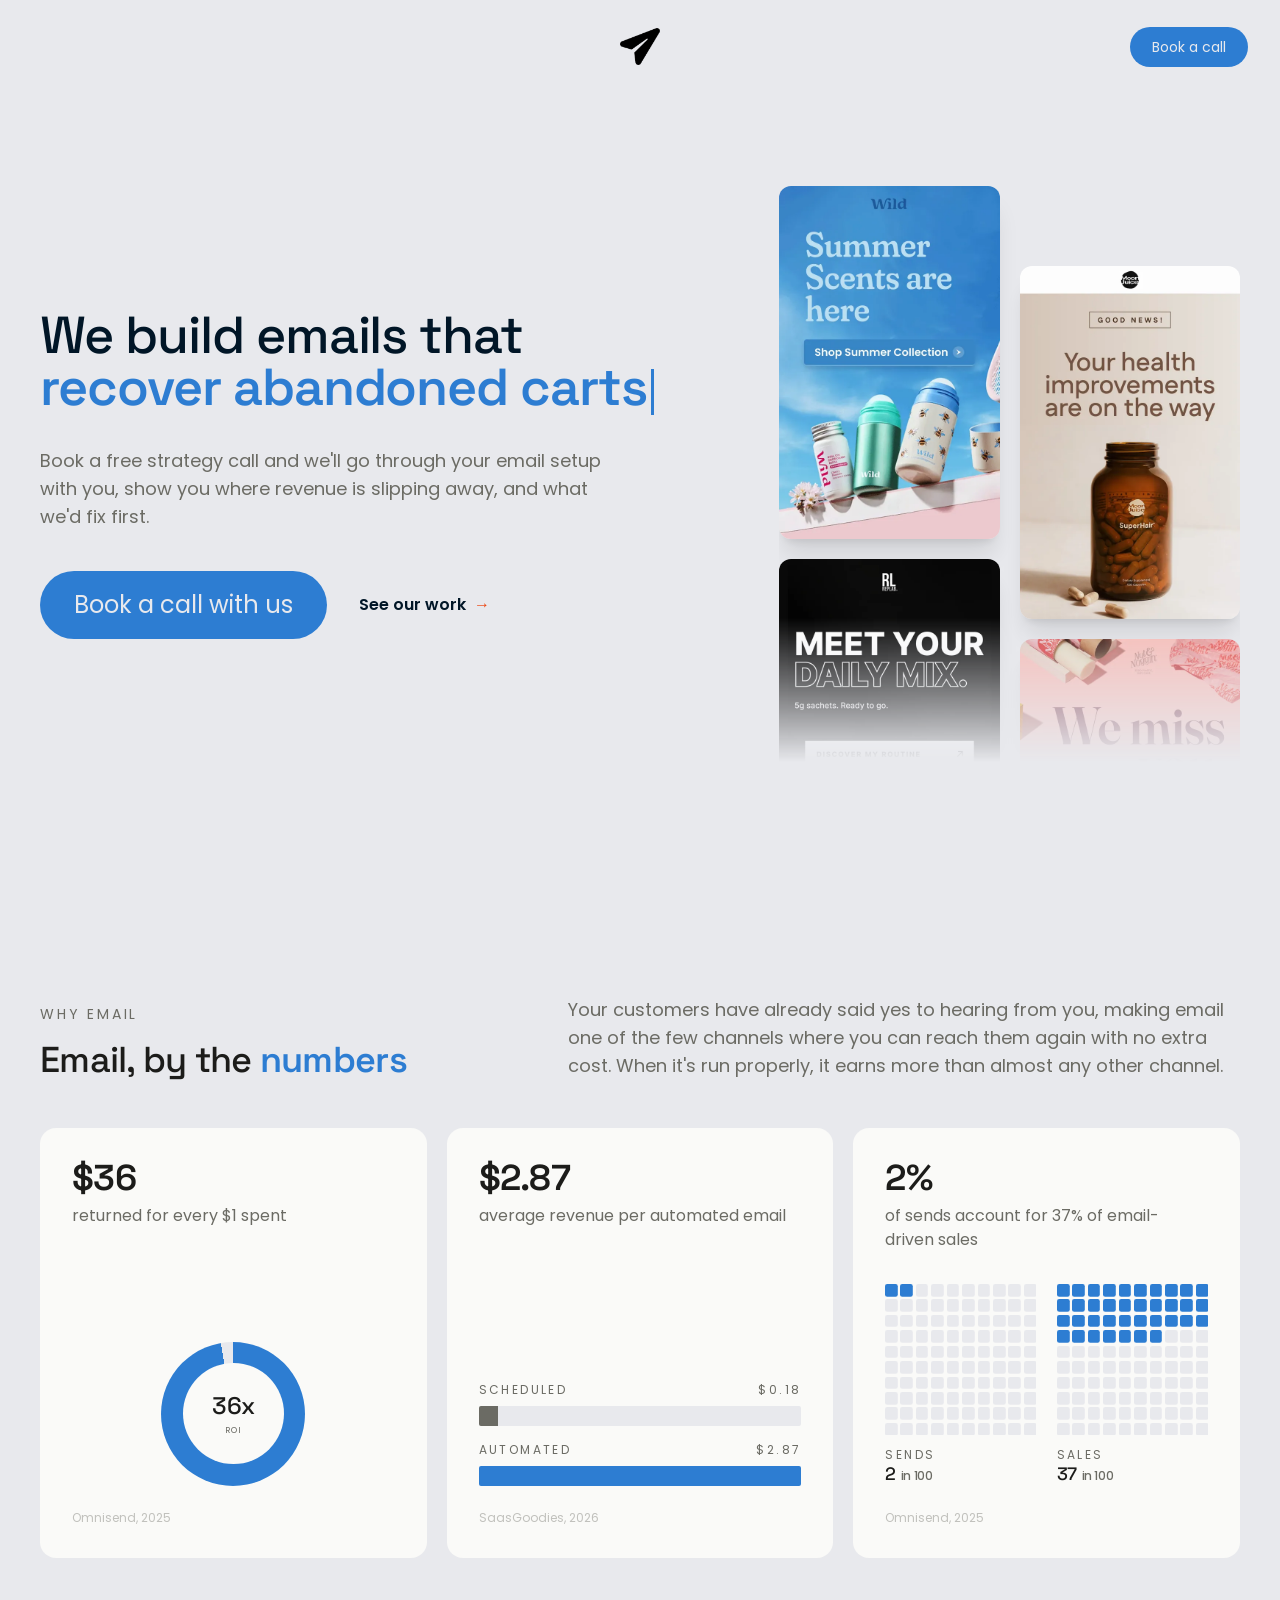
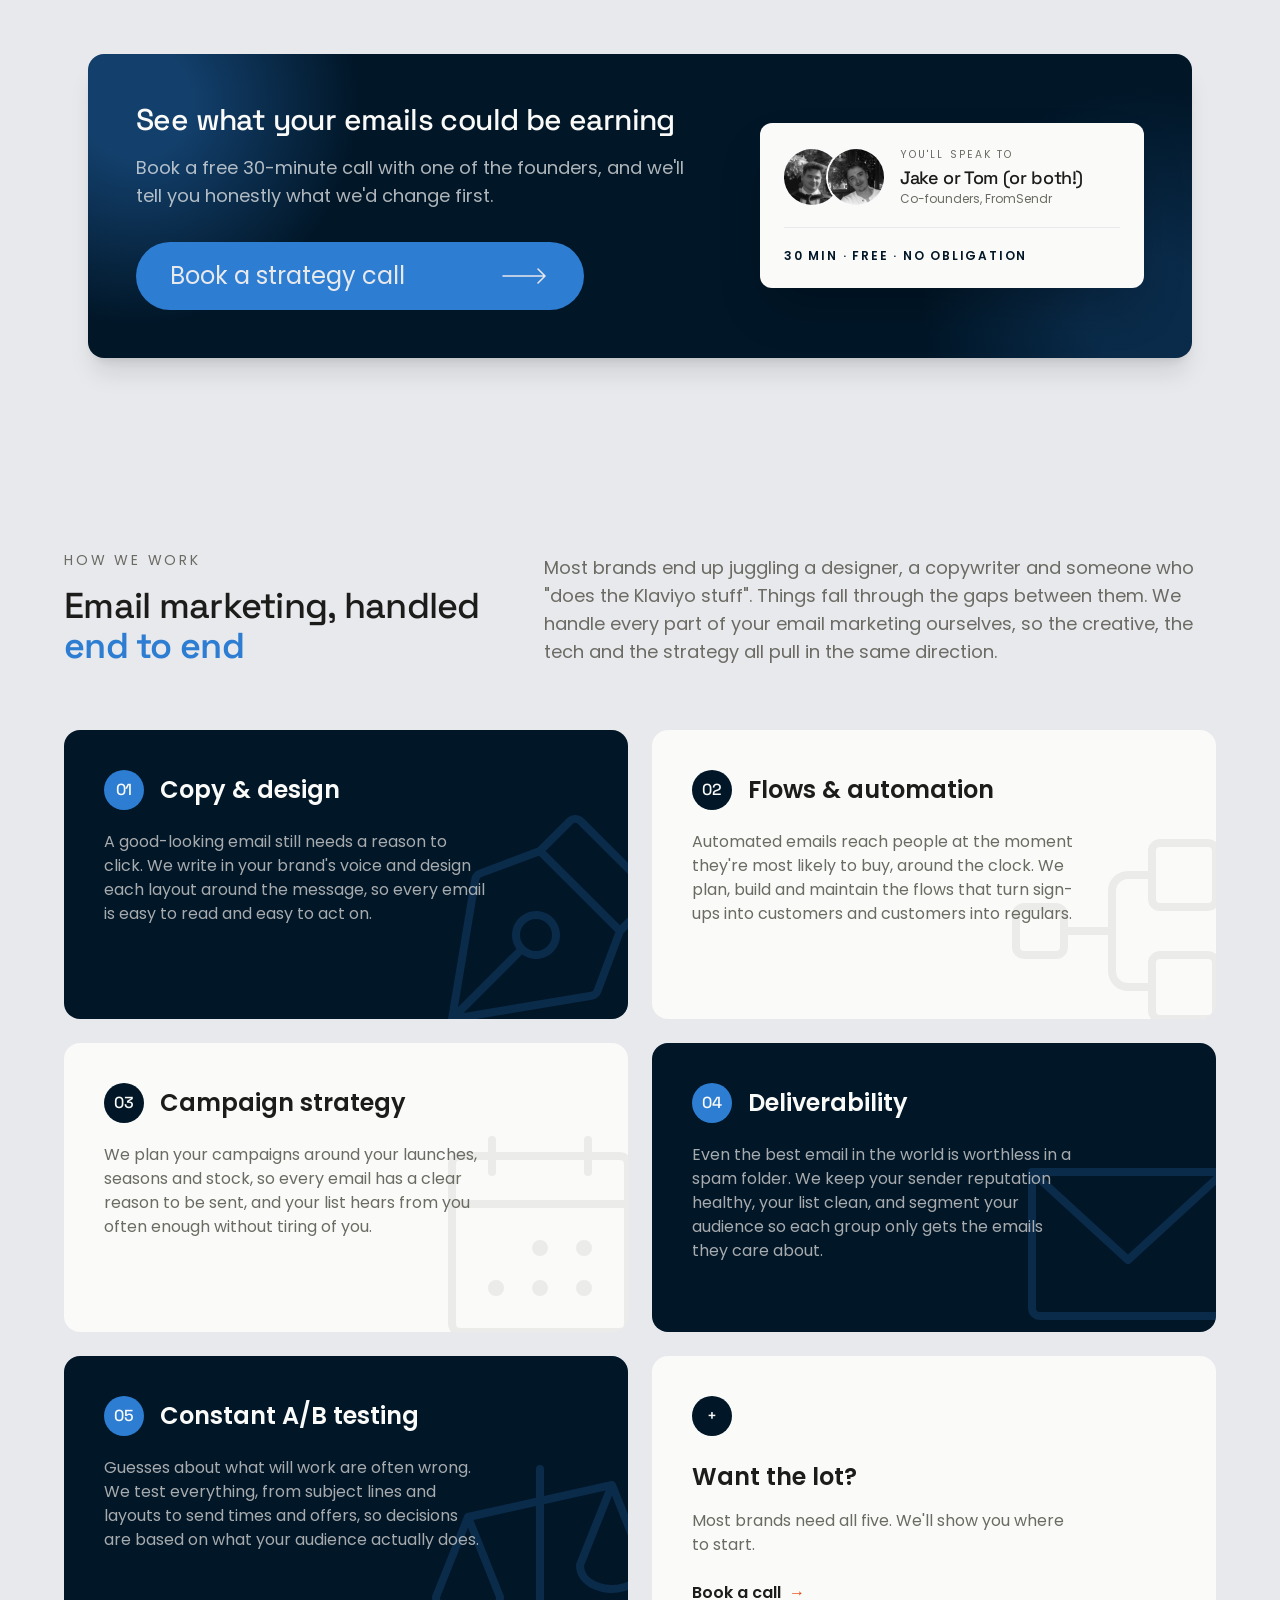
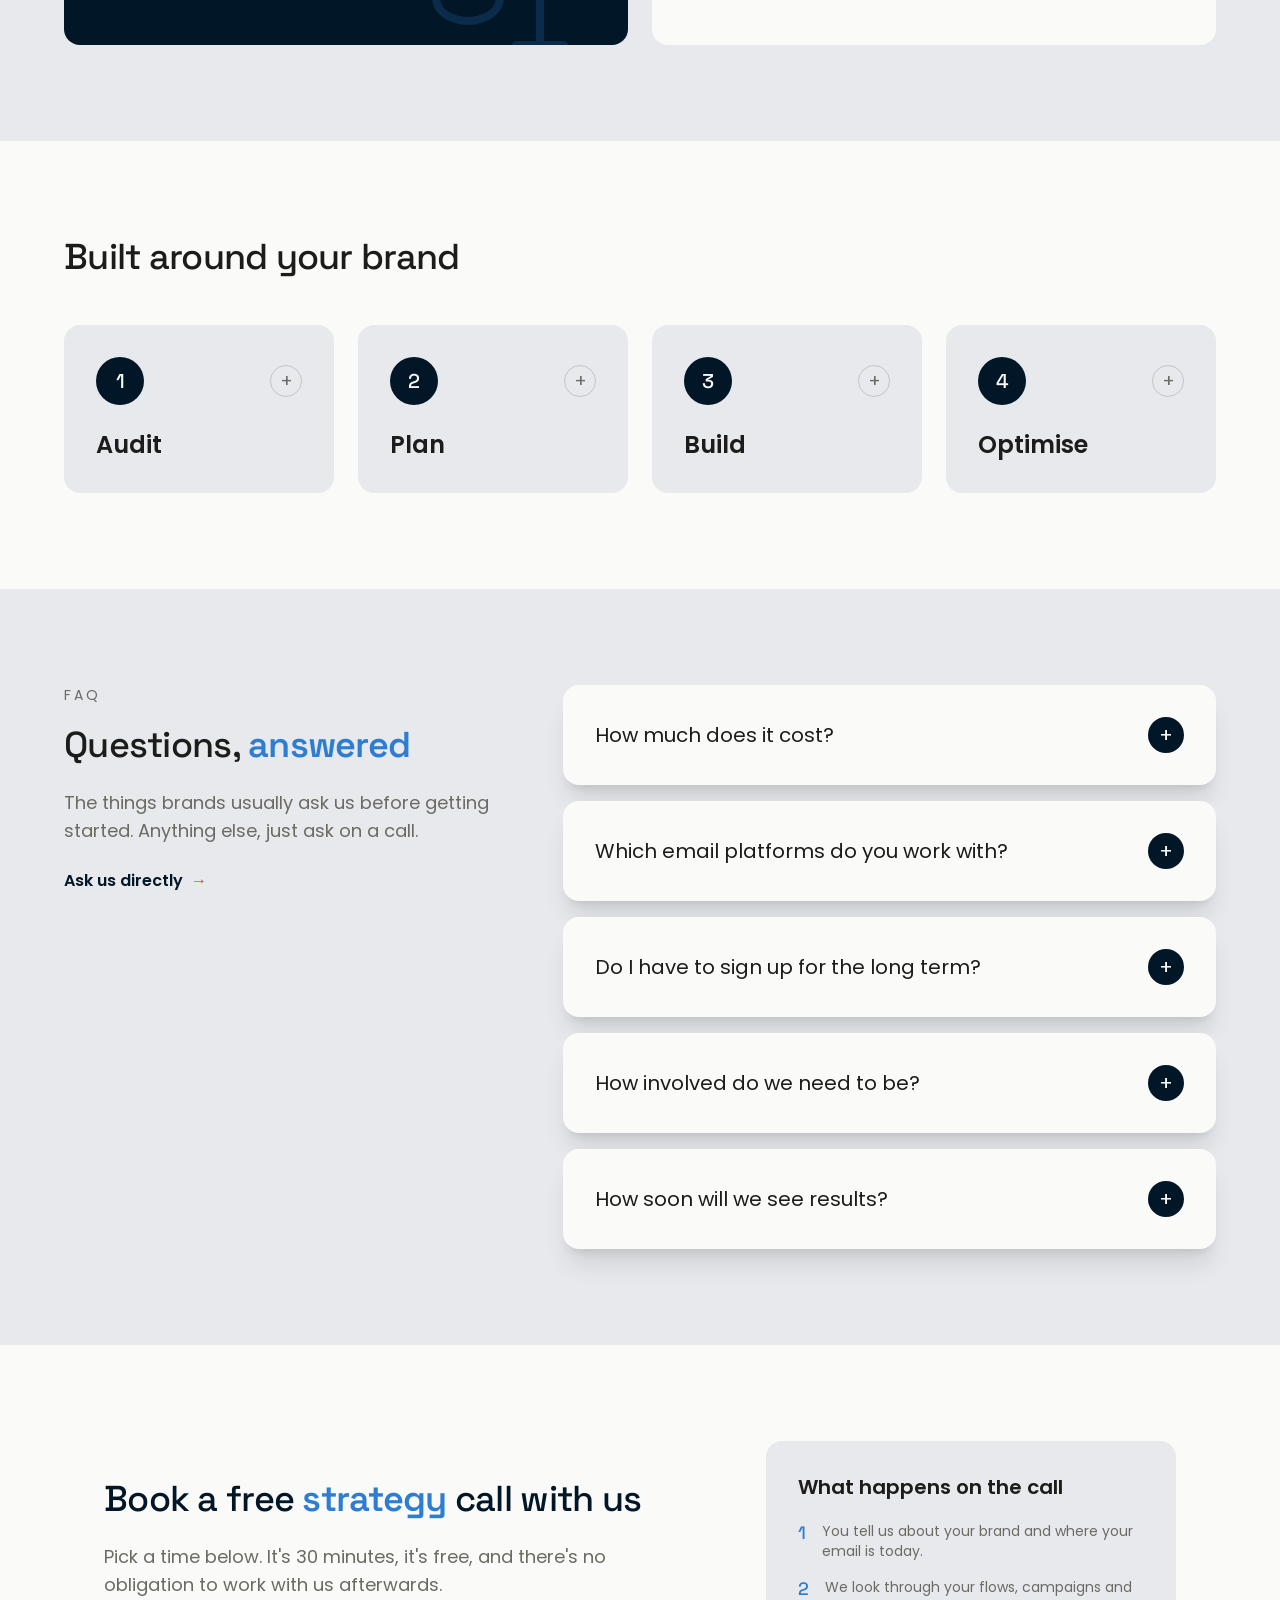
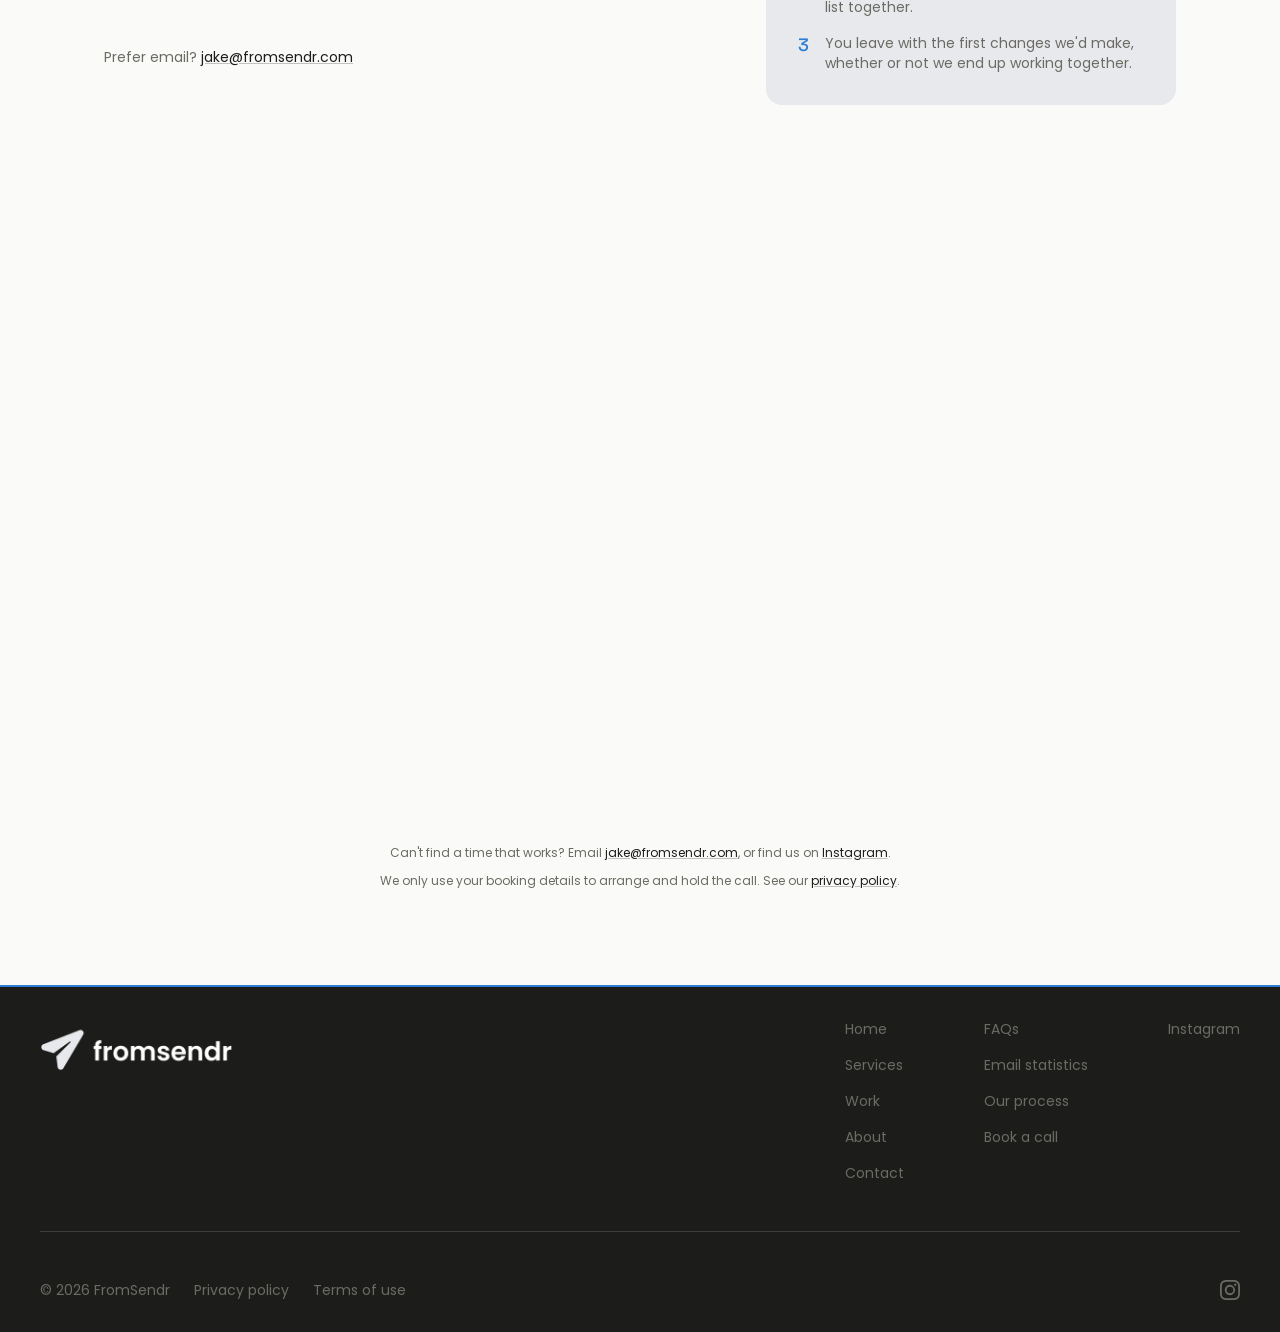
==== commit fcc6fe0b: "Redesign pages, add legal pages, and prepare for GitHub Pages - Redesigned index, work and about; se" ====
--- a/index.html
+++ b/index.html
@@ -1,5 +1,5 @@
 <!DOCTYPE html>
-<html lang="en">
+<html lang="en-GB">
 <head>
   <meta charset="UTF-8">
   <meta name="viewport" content="width=device-width, initial-scale=1.0">
@@ -13,6 +13,7 @@
   <meta property="og:locale" content="en_GB">
   <meta property="og:title" content="FromSendr | Email marketing for e-commerce brands">
   <meta property="og:description" content="We design, write and run email marketing for e-commerce brands on Klaviyo: flows, campaigns, deliverability and testing. Book a free strategy call.">
+  <link rel="canonical" href="https://fromsendr.com/">
   <meta property="og:url" content="https://fromsendr.com/">
   <meta property="og:image" content="https://fromsendr.com/images/og-image.jpg">
   <meta property="og:image:width" content="1200">
@@ -24,17 +25,20 @@
   <!-- Fonts: Poppins for body/UI, Space Grotesk for headlines (font-display) -->
   <link rel="preconnect" href="https://fonts.googleapis.com">
   <link rel="preconnect" href="https://fonts.gstatic.com" crossorigin>
+  <!-- The booking widget (widget.js + its iframe) comes from Calendly: open those connections early -->
+  <link rel="preconnect" href="https://assets.calendly.com">
+  <link rel="preconnect" href="https://calendly.com">
   <link rel="stylesheet" href="styles.css">
-  <link href="https://fonts.googleapis.com/css2?family=Space+Grotesk:wght@500..600&family=Poppins:ital,wght@0,400;0,600;0,700;1,700&display=swap" rel="stylesheet">
-
-  <!-- Built from tailwind.input.css + tailwind.config.js (see CLAUDE.md); must stay after styles.css -->
+  <link href="https://fonts.googleapis.com/css2?family=Space+Grotesk:wght@500..600&family=Poppins:wght@400;600;700&display=swap" rel="stylesheet">
+
+  <!-- Built from tailwind.input.css + tailwind.config.js; must stay after styles.css -->
   <link rel="stylesheet" href="tailwind.css">
 </head>
 
 <body class="bg-platinum text-ink font-sans antialiased">
 
-  <!-- Header + hero together fill the first screen on md+ (.hero-full, see styles.css) -->
-  <div class="hero-full flex flex-col">
+  <a href="#main" class="skip-link">Skip to content</a>
+
   <!-- ========== NAV ========== -->
   <!-- Only the logo shows by default; hovering it (or tapping, on touch) drops the nav panel down. See .site-logo/.site-nav in styles.css -->
   <a href="index.html" class="site-logo" aria-label="FromSendr home">
@@ -43,47 +47,40 @@
   </a>
   <nav id="site-nav" class="site-nav flex flex-col items-end gap-10 md:flex-row md:flex-wrap md:justify-center md:gap-x-16 md:gap-y-4 lg:gap-x-32 text-sm font-bold uppercase" aria-label="Main navigation">
     <a href="index.html" class="nav-link-selected">Home</a>
-    <a href="services.html" class="nav-link">Services</a>
     <a href="work.html" class="nav-link">Work</a>
     <a href="about.html" class="nav-link">About</a>
-    <a href="contact.html" class="nav-link">Contact</a>
     <!-- Phones: a booking button at the bottom of the drawer (the fixed .site-cta below is md+ only) -->
-    <a href="contact.html" class="btn btn-sm md:hidden mt-auto w-full justify-center font-normal normal-case">Book a call</a>
+    <a href="#contact" class="btn btn-sm md:hidden mt-auto w-full justify-center font-normal normal-case">Book a call</a>
   </nav>
-  <!-- Always-visible booking button, top-right on md+ (not on contact.html). Sits above the nav panel, see .site-cta -->
-  <a href="contact.html" class="btn btn-sm site-cta hidden md:inline-flex font-semibold">Book a call</a>
-
-  <!-- ========== HERO ==========
-    Light split: copy on the left (display-font headline with the typewriter line, CTA), and on lg+ two
-    staggered columns of real emails on the right, straight and at full strength, fading out at the
-    bottom. Below lg the emails become a short row under the copy. Images are small top-only crops
-    (images/work/tops/).
-  -->
-  <section class="flex-1 flex items-center w-full mx-auto max-w-6xl px-6 md:px-10 pt-28 md:pt-32 pb-16 md:pb-20">
+  <!-- Always-visible booking button, top-right on md+ (on every page). Sits above the nav panel, see .site-cta -->
+  <a href="#contact" class="btn btn-sm site-cta hidden md:inline-flex">Book a call</a>
+
+  <main id="main">
+  <!-- The hero fills the first screen on md+ (.hero-full, see styles.css) -->
+  <div class="hero-full flex flex-col">
+  <!-- ========== HERO ========== -->
+  <section class="flex-1 flex items-center w-full mx-auto max-w-7xl px-6 md:px-10 pt-28 md:pt-32 pb-16 md:pb-20">
     <div class="w-full grid gap-12 lg:grid-cols-[1.5fr_1fr] lg:gap-12 items-center">
       <div class="text-center lg:text-left">
-        <p class="text-xs md:text-sm uppercase tracking-[0.2em] text-stone">Email marketing for e-commerce brands</p>
-        <h1 class="mt-5 md:mt-6 font-display text-4xl sm:text-5xl lg:text-[2.5rem] xl:text-[2.875rem] leading-[1.08] text-navy">
-          <span class="block">We build emails that</span>
-          <!-- Grid: script.js stacks an invisible copy of every phrase in this cell, so the heading never changes height while typing. Phrases come from data-phrases, and the line alternates between blue and orange -->
-        <span class="grid font-semibold max-w-4xl mx-auto lg:mx-0">
-          <span class="col-start-1 row-start-1 text-blue"><span id="typewriter" data-phrases="recover abandoned carts|turn buyers into regulars|win back lapsed customers|make every send count"></span><span class="inline-block w-[2px] md:w-[3px] h-[0.9em] bg-current align-middle animate-pulse ml-1"></span></span>
-        </span>
+        <h1 class="font-display text-4xl sm:text-5xl lg:text-[2.5rem] xl:text-[3.25rem] leading-[1.08] text-navy">
+          <!-- Screen readers get this sentence instead of the animation (script.js swaps the first phrase for all of them, "a, b, c and d") -->
+          <span id="typewriter-label" class="sr-only">We build emails that recover abandoned carts</span>
+          <span class="block" aria-hidden="true">We build emails that</span>
+          <!-- Grid: script.js stacks an invisible copy of every phrase in this cell, so the heading never changes height while typing. Phrases come from data-phrases (the first is also the starting text, shown as-is without JS or with reduced motion), and the line alternates between blue and orange -->
+          <span class="grid font-semibold max-w-4xl mx-auto lg:mx-0" aria-hidden="true">
+            <span class="col-start-1 row-start-1 text-blue"><span id="typewriter" data-phrases="recover abandoned carts|turn buyers into regulars|win back lapsed customers|make every send count">recover abandoned carts</span><span class="typewriter-cursor inline-block w-[2px] md:w-[3px] h-[0.9em] bg-current align-middle animate-pulse ml-1"></span></span>
+          </span>
         </h1>
         <p class="mt-6 md:mt-8 text-stone text-sm md:text-lg max-w-xl mx-auto lg:mx-0">Book a free strategy call and we'll go through your email setup with you, show you where revenue is slipping away, and what we'd fix first.</p>
         <div class="mt-8 md:mt-10 flex flex-col sm:flex-row items-center justify-center lg:justify-start gap-5 sm:gap-8">
-          <a href="contact.html" class="btn w-full sm:w-auto max-w-md">
+          <a href="#contact" class="btn w-full sm:w-auto max-w-md">
           Book a call with us
-          <svg xmlns="http://www.w3.org/2000/svg" width="48" height="16" viewBox="0 0 48 16" fill="none" aria-hidden="true" class="btn-arrow hidden">
-            <path d="M1 8H43M43 8L36 1M43 8L36 15" stroke="currentColor" stroke-width="1.5" stroke-linecap="round" stroke-linejoin="round"/>
-          </svg>
         </a>
         <a href="work.html" class="group inline-flex items-center gap-2 text-sm md:text-base font-semibold text-navy">
           See our work
           <span class="text-orange transition-transform duration-200 group-hover:translate-x-1" aria-hidden="true">&rarr;</span>
         </a>
         </div>
-        <p class="mt-5 text-xs text-stone">Free &middot; 30 minutes &middot; No obligation</p>
       </div>
 
       <div class="hidden lg:grid grid-cols-2 gap-5 h-[36rem] overflow-hidden [mask-image:linear-gradient(to_bottom,#000_75%,transparent)]" aria-hidden="true">
@@ -105,173 +102,91 @@
   </section>
   </div>
 
-  <!-- ========== STATISTICS ==========
-    Intro line, then three equal stat cards (one row from md): number, one-line description, a small
-    chart pushed to the bottom of the card (mt-auto, so the charts line up), and the source.
-  -->
-  <section id="statistics" class="mx-auto max-w-6xl px-6 md:px-10 py-16 md:py-24">
-    <div class="text-center">
-      <h2 class="font-display text-lg md:text-2xl text-stone">Your customers already said yes to hearing from you.</h2>
-      <p class="mt-2 font-display text-2xl md:text-3xl">Here's what that's <span class="font-semibold text-blue">worth</span>.</p>
-    </div>
-
-    <div class="mt-10 md:mt-14 grid gap-4 md:gap-5 md:grid-cols-3">
-
-      <div class="flex flex-col p-6 md:p-8 bg-paper rounded-[1rem]">
-        <span class="font-display font-semibold text-4xl leading-none">$36</span>
-        <span class="mt-2 text-sm md:text-base leading-snug text-stone">returned for every $1 spent</span>
-        <div class="mt-auto pt-8 flex justify-center">
-          <div class="return-donut flex h-36 w-36 shrink-0 items-center justify-center rounded-full" role="img" aria-label="36 dollar return for every 1 dollar invested">
-            <div class="flex h-[70%] w-[70%] flex-col items-center justify-center rounded-full bg-paper text-center">
-              <span class="font-display text-2xl">36x</span>
-              <span class="mt-0.5 text-[0.55rem] uppercase tracking-widest text-stone">ROI</span>
+  <!-- ========== STATISTICS ========== -->
+  <section id="statistics" class="mx-auto flex flex-col gap-24 max-w-7xl px-6 md:px-10 py-16 md:py-24">
+    <div class="flex flex-col gap-12">
+      <!-- Intro in the same format as #services: eyebrow + heading on the left, a short paragraph on the right (below it on phones) -->
+      <div class="flex flex-col gap-4 md:flex-row md:gap-16 md:justify-between md:items-end">
+        <div>
+          <p class="text-xs md:text-sm uppercase tracking-[0.2em] text-stone">Why email</p>
+          <h2 class="mt-4 font-display text-2xl md:text-3xl lg:text-4xl max-w-md">Email, by the <span class="font-semibold text-blue">numbers</span></h2>
+        </div>
+        <p class="text-stone text-sm md:text-lg leading-relaxed max-w-2xl">
+          Your customers have already said yes to hearing from you, making email one of the few channels where you can reach them again with no extra cost. When it's run properly, it earns more than almost any other channel.
+        </p>
+      </div>
+      <div class="grid gap-4 md:gap-5 md:grid-cols-3">
+        <div class="flex flex-col p-6 md:p-8 bg-paper rounded-[1rem]">
+          <span class="font-display font-semibold text-4xl leading-none">$36</span>
+          <span class="mt-2 text-sm md:text-base leading-snug text-stone">returned for every $1 spent</span>
+          <div class="mt-auto pt-8 flex justify-center">
+            <div class="return-donut flex h-36 w-36 shrink-0 items-center justify-center rounded-full" role="img" aria-label="36 dollar return for every 1 dollar invested">
+              <div class="flex h-[70%] w-[70%] flex-col items-center justify-center rounded-full bg-paper text-center">
+                <span class="font-display text-2xl">36x</span>
+                <span class="mt-0.5 text-[0.55rem] uppercase tracking-widest text-stone">ROI</span>
+              </div>
             </div>
           </div>
-        </div>
-        <a href="https://www.omnisend.com/blog/email-marketing-roi/" target="_blank" rel="noopener noreferrer" class="mt-6 text-xs text-stone/40 hover:underline">Omnisend, 2025</a>
-      </div>
-
-      <div class="flex flex-col p-6 md:p-8 bg-paper rounded-[1rem]">
-        <span class="font-display font-semibold text-4xl leading-none">$2.87</span>
-        <span class="mt-2 text-sm md:text-base leading-snug text-stone">average revenue per automated email</span>
-        <div class="mt-auto pt-8 space-y-4" role="img" aria-label="Automated emails average 2.87 dollars of revenue each, against 18 cents for scheduled emails">
-          <div>
-            <div class="mb-2 flex justify-between text-[0.65rem] md:text-xs uppercase tracking-[0.2em] text-stone">
-              <span>Scheduled</span>
-              <span>$0.18</span>
+          <a href="https://www.omnisend.com/blog/email-marketing-roi/" target="_blank" rel="noopener noreferrer" class="mt-6 text-xs text-stone/40 hover:underline">Omnisend, 2025</a>
+        </div>
+        <div class="flex flex-col p-6 md:p-8 bg-paper rounded-[1rem]">
+          <span class="font-display font-semibold text-4xl leading-none">$2.87</span>
+          <span class="mt-2 text-sm md:text-base leading-snug text-stone">average revenue per automated email</span>
+          <div class="mt-auto pt-8 space-y-4" role="img" aria-label="Automated emails average 2.87 dollars of revenue each, against 18 cents for scheduled emails">
+            <div>
+              <div class="mb-2 flex justify-between text-[0.65rem] md:text-xs uppercase tracking-[0.2em] text-stone">
+                <span>Scheduled</span>
+                <span>$0.18</span>
+              </div>
+              <div class="h-5 overflow-hidden rounded-sm bg-platinum">
+                <div class="share-bar-fill h-full bg-stone" style="--target: 6%"></div>
+              </div>
             </div>
-            <div class="h-5 overflow-hidden rounded-sm bg-platinum">
-              <div class="share-bar-fill h-full bg-stone" style="--target: 6%"></div>
+            <div>
+              <div class="mb-2 flex justify-between text-[0.65rem] md:text-xs uppercase tracking-[0.2em] text-stone">
+                <span>Automated</span>
+                <span>$2.87</span>
+              </div>
+              <div class="h-5 overflow-hidden rounded-sm bg-platinum">
+                <div class="share-bar-fill h-full bg-blue" style="--target: 100%"></div>
+              </div>
             </div>
           </div>
-          <div>
-            <div class="mb-2 flex justify-between text-[0.65rem] md:text-xs uppercase tracking-[0.2em] text-stone">
-              <span>Automated</span>
-              <span>$2.87</span>
+          <a href="https://saasgoodies.com/email-automation-statistics/" target="_blank" rel="noopener noreferrer" class="mt-6 text-xs text-stone/40 hover:underline">SaasGoodies, 2026</a>
+        </div>
+        <div class="flex flex-col p-6 md:p-8 bg-paper rounded-[1rem]">
+          <span class="font-display font-semibold text-4xl leading-none">2%</span>
+          <span class="mt-2 text-sm md:text-base leading-snug text-stone">of sends account for 37% of email-driven sales</span>
+          <!-- Waffle charts: each grid is 100 squares, so the filled squares read directly as a percentage -->
+          <div class="mt-auto pt-8 grid grid-cols-2 gap-5" role="img" aria-label="Of every 100 emails sent, 2 bring in 37 of every 100 dollars of email-driven sales">
+            <div>
+              <div class="waffle" style="--rows: 0; --rem: 2"></div>
+              <p class="mt-3 text-[0.65rem] md:text-xs uppercase tracking-[0.2em] text-stone">Sends</p>
+              <p class="font-display text-lg leading-tight">2 <span class="font-sans text-xs text-stone">in 100</span></p>
             </div>
-            <div class="h-5 overflow-hidden rounded-sm bg-platinum">
-              <div class="share-bar-fill h-full bg-blue" style="--target: 100%"></div>
+            <div>
+              <div class="waffle" style="--rows: 3; --rem: 7"></div>
+              <p class="mt-3 text-[0.65rem] md:text-xs uppercase tracking-[0.2em] text-stone">Sales</p>
+              <p class="font-display text-lg leading-tight">37 <span class="font-sans text-xs text-stone">in 100</span></p>
             </div>
           </div>
-        </div>
-        <a href="https://saasgoodies.com/email-automation-statistics/" target="_blank" rel="noopener noreferrer" class="mt-6 text-xs text-stone/40 hover:underline">SaasGoodies, 2026</a>
-      </div>
-
-      <div class="flex flex-col p-6 md:p-8 bg-paper rounded-[1rem]">
-        <span class="font-display font-semibold text-4xl leading-none">2%</span>
-        <span class="mt-2 text-sm md:text-base leading-snug text-stone">of sends account for 37% of email-driven sales</span>
-        <!-- Waffle charts: each grid is 100 squares, so the filled squares read directly as a percentage -->
-        <div class="mt-auto pt-8 grid grid-cols-2 gap-5" role="img" aria-label="Of every 100 emails sent, 2 bring in 37 of every 100 dollars of email-driven sales">
-          <div>
-            <div class="grid grid-cols-10 gap-[3px]"><span class="aspect-square rounded-[2px] bg-blue"></span><span class="aspect-square rounded-[2px] bg-blue"></span><span class="aspect-square rounded-[2px] bg-platinum"></span><span class="aspect-square rounded-[2px] bg-platinum"></span><span class="aspect-square rounded-[2px] bg-platinum"></span><span class="aspect-square rounded-[2px] bg-platinum"></span><span class="aspect-square rounded-[2px] bg-platinum"></span><span class="aspect-square rounded-[2px] bg-platinum"></span><span class="aspect-square rounded-[2px] bg-platinum"></span><span class="aspect-square rounded-[2px] bg-platinum"></span><span class="aspect-square rounded-[2px] bg-platinum"></span><span class="aspect-square rounded-[2px] bg-platinum"></span><span class="aspect-square rounded-[2px] bg-platinum"></span><span class="aspect-square rounded-[2px] bg-platinum"></span><span class="aspect-square rounded-[2px] bg-platinum"></span><span class="aspect-square rounded-[2px] bg-platinum"></span><span class="aspect-square rounded-[2px] bg-platinum"></span><span class="aspect-square rounded-[2px] bg-platinum"></span><span class="aspect-square rounded-[2px] bg-platinum"></span><span class="aspect-square rounded-[2px] bg-platinum"></span><span class="aspect-square rounded-[2px] bg-platinum"></span><span class="aspect-square rounded-[2px] bg-platinum"></span><span class="aspect-square rounded-[2px] bg-platinum"></span><span class="aspect-square rounded-[2px] bg-platinum"></span><span class="aspect-square rounded-[2px] bg-platinum"></span><span class="aspect-square rounded-[2px] bg-platinum"></span><span class="aspect-square rounded-[2px] bg-platinum"></span><span class="aspect-square rounded-[2px] bg-platinum"></span><span class="aspect-square rounded-[2px] bg-platinum"></span><span class="aspect-square rounded-[2px] bg-platinum"></span><span class="aspect-square rounded-[2px] bg-platinum"></span><span class="aspect-square rounded-[2px] bg-platinum"></span><span class="aspect-square rounded-[2px] bg-platinum"></span><span class="aspect-square rounded-[2px] bg-platinum"></span><span class="aspect-square rounded-[2px] bg-platinum"></span><span class="aspect-square rounded-[2px] bg-platinum"></span><span class="aspect-square rounded-[2px] bg-platinum"></span><span class="aspect-square rounded-[2px] bg-platinum"></span><span class="aspect-square rounded-[2px] bg-platinum"></span><span class="aspect-square rounded-[2px] bg-platinum"></span><span class="aspect-square rounded-[2px] bg-platinum"></span><span class="aspect-square rounded-[2px] bg-platinum"></span><span class="aspect-square rounded-[2px] bg-platinum"></span><span class="aspect-square rounded-[2px] bg-platinum"></span><span class="aspect-square rounded-[2px] bg-platinum"></span><span class="aspect-square rounded-[2px] bg-platinum"></span><span class="aspect-square rounded-[2px] bg-platinum"></span><span class="aspect-square rounded-[2px] bg-platinum"></span><span class="aspect-square rounded-[2px] bg-platinum"></span><span class="aspect-square rounded-[2px] bg-platinum"></span><span class="aspect-square rounded-[2px] bg-platinum"></span><span class="aspect-square rounded-[2px] bg-platinum"></span><span class="aspect-square rounded-[2px] bg-platinum"></span><span class="aspect-square rounded-[2px] bg-platinum"></span><span class="aspect-square rounded-[2px] bg-platinum"></span><span class="aspect-square rounded-[2px] bg-platinum"></span><span class="aspect-square rounded-[2px] bg-platinum"></span><span class="aspect-square rounded-[2px] bg-platinum"></span><span class="aspect-square rounded-[2px] bg-platinum"></span><span class="aspect-square rounded-[2px] bg-platinum"></span><span class="aspect-square rounded-[2px] bg-platinum"></span><span class="aspect-square rounded-[2px] bg-platinum"></span><span class="aspect-square rounded-[2px] bg-platinum"></span><span class="aspect-square rounded-[2px] bg-platinum"></span><span class="aspect-square rounded-[2px] bg-platinum"></span><span class="aspect-square rounded-[2px] bg-platinum"></span><span class="aspect-square rounded-[2px] bg-platinum"></span><span class="aspect-square rounded-[2px] bg-platinum"></span><span class="aspect-square rounded-[2px] bg-platinum"></span><span class="aspect-square rounded-[2px] bg-platinum"></span><span class="aspect-square rounded-[2px] bg-platinum"></span><span class="aspect-square rounded-[2px] bg-platinum"></span><span class="aspect-square rounded-[2px] bg-platinum"></span><span class="aspect-square rounded-[2px] bg-platinum"></span><span class="aspect-square rounded-[2px] bg-platinum"></span><span class="aspect-square rounded-[2px] bg-platinum"></span><span class="aspect-square rounded-[2px] bg-platinum"></span><span class="aspect-square rounded-[2px] bg-platinum"></span><span class="aspect-square rounded-[2px] bg-platinum"></span><span class="aspect-square rounded-[2px] bg-platinum"></span><span class="aspect-square rounded-[2px] bg-platinum"></span><span class="aspect-square rounded-[2px] bg-platinum"></span><span class="aspect-square rounded-[2px] bg-platinum"></span><span class="aspect-square rounded-[2px] bg-platinum"></span><span class="aspect-square rounded-[2px] bg-platinum"></span><span class="aspect-square rounded-[2px] bg-platinum"></span><span class="aspect-square rounded-[2px] bg-platinum"></span><span class="aspect-square rounded-[2px] bg-platinum"></span><span class="aspect-square rounded-[2px] bg-platinum"></span><span class="aspect-square rounded-[2px] bg-platinum"></span><span class="aspect-square rounded-[2px] bg-platinum"></span><span class="aspect-square rounded-[2px] bg-platinum"></span><span class="aspect-square rounded-[2px] bg-platinum"></span><span class="aspect-square rounded-[2px] bg-platinum"></span><span class="aspect-square rounded-[2px] bg-platinum"></span><span class="aspect-square rounded-[2px] bg-platinum"></span><span class="aspect-square rounded-[2px] bg-platinum"></span><span class="aspect-square rounded-[2px] bg-platinum"></span><span class="aspect-square rounded-[2px] bg-platinum"></span><span class="aspect-square rounded-[2px] bg-platinum"></span></div>
-            <p class="mt-3 text-[0.65rem] md:text-xs uppercase tracking-[0.2em] text-stone">Sends</p>
-            <p class="font-display text-lg leading-tight">2 <span class="font-sans text-xs text-stone">in 100</span></p>
-          </div>
-          <div>
-            <div class="grid grid-cols-10 gap-[3px]"><span class="aspect-square rounded-[2px] bg-blue"></span><span class="aspect-square rounded-[2px] bg-blue"></span><span class="aspect-square rounded-[2px] bg-blue"></span><span class="aspect-square rounded-[2px] bg-blue"></span><span class="aspect-square rounded-[2px] bg-blue"></span><span class="aspect-square rounded-[2px] bg-blue"></span><span class="aspect-square rounded-[2px] bg-blue"></span><span class="aspect-square rounded-[2px] bg-blue"></span><span class="aspect-square rounded-[2px] bg-blue"></span><span class="aspect-square rounded-[2px] bg-blue"></span><span class="aspect-square rounded-[2px] bg-blue"></span><span class="aspect-square rounded-[2px] bg-blue"></span><span class="aspect-square rounded-[2px] bg-blue"></span><span class="aspect-square rounded-[2px] bg-blue"></span><span class="aspect-square rounded-[2px] bg-blue"></span><span class="aspect-square rounded-[2px] bg-blue"></span><span class="aspect-square rounded-[2px] bg-blue"></span><span class="aspect-square rounded-[2px] bg-blue"></span><span class="aspect-square rounded-[2px] bg-blue"></span><span class="aspect-square rounded-[2px] bg-blue"></span><span class="aspect-square rounded-[2px] bg-blue"></span><span class="aspect-square rounded-[2px] bg-blue"></span><span class="aspect-square rounded-[2px] bg-blue"></span><span class="aspect-square rounded-[2px] bg-blue"></span><span class="aspect-square rounded-[2px] bg-blue"></span><span class="aspect-square rounded-[2px] bg-blue"></span><span class="aspect-square rounded-[2px] bg-blue"></span><span class="aspect-square rounded-[2px] bg-blue"></span><span class="aspect-square rounded-[2px] bg-blue"></span><span class="aspect-square rounded-[2px] bg-blue"></span><span class="aspect-square rounded-[2px] bg-blue"></span><span class="aspect-square rounded-[2px] bg-blue"></span><span class="aspect-square rounded-[2px] bg-blue"></span><span class="aspect-square rounded-[2px] bg-blue"></span><span class="aspect-square rounded-[2px] bg-blue"></span><span class="aspect-square rounded-[2px] bg-blue"></span><span class="aspect-square rounded-[2px] bg-blue"></span><span class="aspect-square rounded-[2px] bg-platinum"></span><span class="aspect-square rounded-[2px] bg-platinum"></span><span class="aspect-square rounded-[2px] bg-platinum"></span><span class="aspect-square rounded-[2px] bg-platinum"></span><span class="aspect-square rounded-[2px] bg-platinum"></span><span class="aspect-square rounded-[2px] bg-platinum"></span><span class="aspect-square rounded-[2px] bg-platinum"></span><span class="aspect-square rounded-[2px] bg-platinum"></span><span class="aspect-square rounded-[2px] bg-platinum"></span><span class="aspect-square rounded-[2px] bg-platinum"></span><span class="aspect-square rounded-[2px] bg-platinum"></span><span class="aspect-square rounded-[2px] bg-platinum"></span><span class="aspect-square rounded-[2px] bg-platinum"></span><span class="aspect-square rounded-[2px] bg-platinum"></span><span class="aspect-square rounded-[2px] bg-platinum"></span><span class="aspect-square rounded-[2px] bg-platinum"></span><span class="aspect-square rounded-[2px] bg-platinum"></span><span class="aspect-square rounded-[2px] bg-platinum"></span><span class="aspect-square rounded-[2px] bg-platinum"></span><span class="aspect-square rounded-[2px] bg-platinum"></span><span class="aspect-square rounded-[2px] bg-platinum"></span><span class="aspect-square rounded-[2px] bg-platinum"></span><span class="aspect-square rounded-[2px] bg-platinum"></span><span class="aspect-square rounded-[2px] bg-platinum"></span><span class="aspect-square rounded-[2px] bg-platinum"></span><span class="aspect-square rounded-[2px] bg-platinum"></span><span class="aspect-square rounded-[2px] bg-platinum"></span><span class="aspect-square rounded-[2px] bg-platinum"></span><span class="aspect-square rounded-[2px] bg-platinum"></span><span class="aspect-square rounded-[2px] bg-platinum"></span><span class="aspect-square rounded-[2px] bg-platinum"></span><span class="aspect-square rounded-[2px] bg-platinum"></span><span class="aspect-square rounded-[2px] bg-platinum"></span><span class="aspect-square rounded-[2px] bg-platinum"></span><span class="aspect-square rounded-[2px] bg-platinum"></span><span class="aspect-square rounded-[2px] bg-platinum"></span><span class="aspect-square rounded-[2px] bg-platinum"></span><span class="aspect-square rounded-[2px] bg-platinum"></span><span class="aspect-square rounded-[2px] bg-platinum"></span><span class="aspect-square rounded-[2px] bg-platinum"></span><span class="aspect-square rounded-[2px] bg-platinum"></span><span class="aspect-square rounded-[2px] bg-platinum"></span><span class="aspect-square rounded-[2px] bg-platinum"></span><span class="aspect-square rounded-[2px] bg-platinum"></span><span class="aspect-square rounded-[2px] bg-platinum"></span><span class="aspect-square rounded-[2px] bg-platinum"></span><span class="aspect-square rounded-[2px] bg-platinum"></span><span class="aspect-square rounded-[2px] bg-platinum"></span><span class="aspect-square rounded-[2px] bg-platinum"></span><span class="aspect-square rounded-[2px] bg-platinum"></span><span class="aspect-square rounded-[2px] bg-platinum"></span><span class="aspect-square rounded-[2px] bg-platinum"></span><span class="aspect-square rounded-[2px] bg-platinum"></span><span class="aspect-square rounded-[2px] bg-platinum"></span><span class="aspect-square rounded-[2px] bg-platinum"></span><span class="aspect-square rounded-[2px] bg-platinum"></span><span class="aspect-square rounded-[2px] bg-platinum"></span><span class="aspect-square rounded-[2px] bg-platinum"></span><span class="aspect-square rounded-[2px] bg-platinum"></span><span class="aspect-square rounded-[2px] bg-platinum"></span><span class="aspect-square rounded-[2px] bg-platinum"></span><span class="aspect-square rounded-[2px] bg-platinum"></span><span class="aspect-square rounded-[2px] bg-platinum"></span></div>
-            <p class="mt-3 text-[0.65rem] md:text-xs uppercase tracking-[0.2em] text-stone">Sales</p>
-            <p class="font-display text-lg leading-tight">37 <span class="font-sans text-xs text-stone">in 100</span></p>
-          </div>
-        </div>
-        <a href="https://www.omnisend.com/2025-ecommerce-marketing-report/" target="_blank" rel="noopener noreferrer" class="mt-6 text-xs text-stone/40 hover:underline">Omnisend, 2025</a>
-      </div>
-    </div>
-  </section>
-
-  <!-- ========== STATISTICS: SUMMARY ========== -->
-  <section class="bg-paper flex flex-col gap-16 md:gap-24 px-6 md:px-10 py-16 md:py-24">
-    <div class="flex flex-col mx-auto gap-12 md:gap-16 max-w-6xl w-full">
-      <!-- Summary: the comparison headline stacked on the left (the focus), with a smaller "Timing matters."
-           (brush stroke) + 40% block on the right (below it on phones), then the intro -->
-      <div class="flex flex-col gap-6 md:gap-8">
-        <div class="flex flex-col gap-8 md:flex-row md:items-end md:justify-between">
-          <h2 class="flex flex-col items-center mx-auto sm:mx-0 self-start font-display text-3xl md:text-4xl leading-[1.05]">
-            <span>More emails</span>
-            <span class="text-blue">&ne;</span>
-            <span>more results</span>
-          </h2>
-          <div class="flex flex-col items-start md:items-end mt-4 sm:mt-0 gap-2 md:text-right text-stone text-base md:text-lg">
-            <p class="brush-stroke">Timing matters.</p>
-            <p class="max-w-xs">We build the email systems that generate 40% of your revenue.</p>
-          </div>
-        </div>
-        <p class="max-w-3xl text-stone text-sm md:text-base leading-relaxed">
-          The inbox is one of the few places you can reach your customers without paying for every view.
-          But most brands either struggle to grow their list, or never get the most out of the one they already have.
-        </p>
-        <div class="mt-2 h-px bg-silver/40"></div>
-      </div>
-
-      <!-- The three common mistakes -->
-      <div class="text-left">
-        <p class="mb-5 text-xs md:text-sm uppercase tracking-[0.2em] text-stone">The mistakes we see most</p>
-        <div class="grid gap-6 md:grid-cols-3">
-
-          <article class="flex md:flex-col bg-paper rounded-[1rem] shadow-xl overflow-hidden">
-            <div class="relative flex items-center justify-center w-2/5 shrink-0 md:w-auto min-h-36 md:min-h-48 p-4 md:p-6 bg-ink overflow-hidden" aria-hidden="true">
-              <!-- Phosphor "calendar-x-light" (images/svgs/index-page/calendar-x-light.svg), inlined so the colour classes apply -->
-              <svg viewBox="0 0 256 256" class="absolute -right-6 -bottom-3 w-40 sm:w-48 md:-right-8 md:-bottom-16 md:w-64 lg:w-72 h-auto text-stone/30" fill="currentColor"><path d="M208,34H182V24a6,6,0,0,0-12,0V34H86V24a6,6,0,0,0-12,0V34H48A14,14,0,0,0,34,48V208a14,14,0,0,0,14,14H208a14,14,0,0,0,14-14V48A14,14,0,0,0,208,34ZM48,46H74V56a6,6,0,0,0,12,0V46h84V56a6,6,0,0,0,12,0V46h26a2,2,0,0,1,2,2V82H46V48A2,2,0,0,1,48,46ZM208,210H48a2,2,0,0,1-2-2V94H210V208A2,2,0,0,1,208,210Zm-51.76-77.76L136.48,152l19.76,19.76a6,6,0,1,1-8.48,8.48L128,160.48l-19.76,19.76a6,6,0,0,1-8.48-8.48L119.52,152,99.76,132.24a6,6,0,1,1,8.48-8.48L128,143.52l19.76-19.76a6,6,0,1,1,8.48,8.48Z"/></svg>
-            </div>
-            <div class="flex flex-col justify-center gap-2 p-5 sm:p-6">
-              <h3 class="text-base sm:text-lg lg:text-xl text-ink">Outdated flows</h3>
-              <p class="text-stone text-xs sm:text-sm leading-relaxed">Automations set up once and forgotten, still sending last year's offers to this year's customers.</p>
-            </div>
-          </article>
-
-          <article class="flex md:flex-col bg-paper rounded-[1rem] shadow-xl overflow-hidden">
-            <div class="relative flex items-center justify-center w-2/5 shrink-0 md:w-auto min-h-36 md:min-h-48 p-4 md:p-6 bg-ink overflow-hidden" aria-hidden="true">
-              <!-- Phosphor "envelope-simple-open-light" (images/svgs/index-page/envelope-simple-open-light.svg), inlined so the colour classes apply -->
-              <svg viewBox="0 0 256 256" class="absolute -right-6 -bottom-3 w-40 sm:w-48 md:-right-8 md:-bottom-16 md:w-64 lg:w-72 h-auto text-stone/30" fill="currentColor"><path d="M227.33,91l-96-64a6,6,0,0,0-6.66,0l-96,64A6,6,0,0,0,26,96V200a14,14,0,0,0,14,14H216a14,14,0,0,0,14-14V96A6,6,0,0,0,227.33,91ZM128,39.21l85.43,57L143.53,146H112.47L42.57,96.17ZM216,202H40a2,2,0,0,1-2-2V107.65l69.06,49.24a6.06,6.06,0,0,0,3.49,1.11h34.9a6.06,6.06,0,0,0,3.49-1.11L218,107.65V200A2,2,0,0,1,216,202Z"/></svg>
-            </div>
-            <div class="flex flex-col justify-center gap-2 p-5 sm:p-6">
-              <h3 class="text-base sm:text-lg lg:text-xl text-ink">One-off campaigns</h3>
-              <p class="text-stone text-xs sm:text-sm leading-relaxed">A send here and there, with long silences in between, so your list forgets who you are.</p>
-            </div>
-          </article>
-
-          <article class="flex md:flex-col bg-paper rounded-[1rem] shadow-xl overflow-hidden">
-            <div class="relative flex items-center justify-center w-2/5 shrink-0 md:w-auto min-h-36 md:min-h-48 p-4 md:p-6 bg-ink overflow-hidden" aria-hidden="true">
-              <!-- Phosphor "strategy-light" (images/svgs/index-page/strategy-light.svg), inlined so the colour classes apply -->
-              <svg viewBox="0 0 256 256" class="absolute -right-6 -bottom-3 w-40 sm:w-48 md:-right-8 md:-bottom-16 md:w-64 lg:w-72 h-auto text-stone/30" fill="currentColor"><path d="M76,154a34,34,0,1,0,34,34A34,34,0,0,0,76,154Zm0,56a22,22,0,1,1,22-22A22,22,0,0,1,76,210ZM43.76,107.76,59.52,92,43.76,76.24a6,6,0,0,1,8.48-8.48L68,83.52,83.76,67.76a6,6,0,0,1,8.48,8.48L76.48,92l15.76,15.76a6,6,0,1,1-8.48,8.48L68,100.48,52.24,116.24a6,6,0,0,1-8.48-8.48Zm184.48,96a6,6,0,1,1-8.48,8.48L204,196.48l-15.76,15.76a6,6,0,0,1-8.48-8.48L195.52,188l-15.76-15.76a6,6,0,0,1,8.48-8.48L204,179.52l15.76-15.76a6,6,0,0,1,8.48,8.48L212.48,188ZM182.55,112.3c-6,21.66-24.55,40.38-45.09,45.52A6.14,6.14,0,0,1,136,158a6,6,0,0,1-1.46-11.82c16.29-4.07,31.62-19.67,36.44-37.09,3.33-12,3.39-30.24-15.22-48.85L150,54.48V80a6,6,0,0,1-12,0V40a6,6,0,0,1,6-6h40a6,6,0,0,1,0,12H158.48l5.76,5.76C182,69.47,188.45,91,182.55,112.3Z"/></svg>
-            </div>
-            <div class="flex flex-col justify-center gap-2 p-5 sm:p-6">
-              <h3 class="text-base sm:text-lg lg:text-xl text-ink">Sending with no plan</h3>
-              <p class="text-stone text-xs sm:text-sm leading-relaxed">Too many random campaigns with no clear strategy, training your customers to tune out.</p>
-            </div>
-          </article>
-
-        </div>
-      </div>
-
-      <!-- Result -->
-      <div class="flex flex-col gap-3 text-stone text-sm md:text-base text-center mx-auto">
-        <p class="font-display text-lg md:text-2xl text-ink">
-          The result? A stagnant list, poor deliverability, and <span class="text-orange">money left on the table.</span>
-        </p>
-        <p class="hidden md:flex max-w-3xl">
-          When set up correctly, email should be the most profitable marketing channel in your mix.
-          That's why we help clients build the systems that generate 40% of their total revenue, and average a 36x return on investment.
-        </p>
-      </div>
-    </div>
-    <!-- Call to action ==========
-      Navy card: heading, one line and the button on the left; on md+ a "who you'll talk to" card on the
-      right (both founders as overlapping avatars, what the call covers, length/cost). On phones the
-      avatars + "You'll speak to Jake or Tom (or both!)" sit above the button instead. Avatars are 160px square
-      crops (images/people/*-avatar.webp), greyscale to match the about page.
-    -->
-    <div class="relative cta-glow mx-auto max-w-6xl grid gap-10 md:gap-12 md:grid-cols-[3fr_2fr] items-center px-5 py-8 md:p-12 bg-navy rounded-[1rem] shadow-xl overflow-hidden">
+          <a href="https://www.omnisend.com/2025-ecommerce-marketing-report/" target="_blank" rel="noopener noreferrer" class="mt-6 text-xs text-stone/40 hover:underline">Omnisend, 2025</a>
+        </div>
+      </div>
+    </div>
+
+    <!-- Call to action (shared with work.html and about.html; keep in sync apart from the copy) -->
+    <div class="relative cta-glow mx-auto max-w-6xl grid gap-10 md:gap-12 md:grid-cols-[3fr_2fr] items-center px-5 py-7 md:p-12 bg-navy rounded-[1rem] shadow-xl overflow-hidden">
         <div class="relative flex flex-col items-center md:items-start text-center md:text-left">
           <h2 class="font-display text-2xl md:text-3xl text-paper">See what your emails could be earning</h2>
           <p class="text-sm md:text-lg text-paper/70 mt-4 max-w-xl">
             <span class="hidden sm:flex">Book a free 30-minute call with one of the founders, and we'll tell you honestly what we'd change first.</span>
-            <span class="flex sm:hidden">Book a free 30m call with us, and we'll tell you what we'd change.</span>
           </p>
-          <div class="md:hidden mt-6 flex items-center gap-3">
+          <div class="md:hidden mt-2 md:mt-5 flex items-center gap-3">
             <span class="flex -space-x-3"><img src="images/people/tom-avatar.webp" alt="" width="160" height="160" loading="lazy" decoding="async" class="h-10 w-10 rounded-full object-cover grayscale ring-2 ring-navy"><img src="images/people/jake-avatar.webp" alt="" width="160" height="160" loading="lazy" decoding="async" class="h-10 w-10 rounded-full object-cover grayscale ring-2 ring-navy"></span>
             <span class="text-sm text-paper/80 text-left">You'll speak to Jake or Tom <span class="whitespace-nowrap">(or both!)</span></span>
           </div>
-          <a href="contact.html" class="btn w-full max-w-md mt-8 md:mt-10 gap-4 md:gap-12">
+          <a href="#contact" class="btn w-full max-w-md mt-6 md:mt-8 gap-4 md:gap-12">
             Book a strategy call
             <svg xmlns="http://www.w3.org/2000/svg" width="48" height="16" viewBox="0 0 48 16" fill="none" aria-hidden="true" class="btn-arrow">
               <path d="M1 8H43M43 8L36 1M43 8L36 15" stroke="currentColor" stroke-width="1.5" stroke-linecap="round" stroke-linejoin="round"/>
@@ -287,36 +202,302 @@
               <span class="block mt-0.5 text-xs text-stone">Co-founders, FromSendr</span>
             </span>
           </div>
-          <ul class="mt-5 pt-5 border-t border-platinum space-y-3 text-sm text-stone">
-              <li class="flex gap-3"><svg xmlns="http://www.w3.org/2000/svg" viewBox="0 0 16 16" fill="none" aria-hidden="true" class="mt-0.5 h-4 w-4 shrink-0 text-blue"><path d="M3 8.5L6.5 12L13 4.5" stroke="currentColor" stroke-width="2" stroke-linecap="round" stroke-linejoin="round"/></svg><span>A look through your flows, campaigns and list</span></li>
-              <li class="flex gap-3"><svg xmlns="http://www.w3.org/2000/svg" viewBox="0 0 16 16" fill="none" aria-hidden="true" class="mt-0.5 h-4 w-4 shrink-0 text-blue"><path d="M3 8.5L6.5 12L13 4.5" stroke="currentColor" stroke-width="2" stroke-linecap="round" stroke-linejoin="round"/></svg><span>The first changes we'd make, in priority order</span></li>
-              <li class="flex gap-3"><svg xmlns="http://www.w3.org/2000/svg" viewBox="0 0 16 16" fill="none" aria-hidden="true" class="mt-0.5 h-4 w-4 shrink-0 text-blue"><path d="M3 8.5L6.5 12L13 4.5" stroke="currentColor" stroke-width="2" stroke-linecap="round" stroke-linejoin="round"/></svg><span>Honest advice, with no obligation to work with us</span></li>
-          </ul>
-          <p class="mt-5 text-xs font-semibold uppercase tracking-[0.15em] text-navy">30 min &middot; Free</p>
+          <p class="mt-5 pt-5 border-t border-platinum text-xs font-semibold uppercase tracking-[0.15em] text-navy">30 min &middot; Free &middot; No obligation</p>
         </div>
     </div>
   </section>
+
+  <!-- ========== SERVICES ========== -->
+  <section id="services" class="scroll-mt-8 px-6 md:px-10 py-16 md:py-24">
+    <div class="mx-auto max-w-6xl mb-10 md:mb-16 flex flex-col gap-4 md:flex-row md:gap-16 md:justify-between md:items-end">
+      <div>
+        <p class="text-xs md:text-sm uppercase tracking-[0.2em] text-stone">How we work</p>
+        <h2 class="mt-4 font-display text-2xl md:text-3xl lg:text-4xl max-w-md">Email marketing, handled <span class="font-semibold text-blue whitespace-nowrap">end to end</span></h2>
+      </div>
+      <p class="text-stone text-sm md:text-lg leading-relaxed max-w-2xl">
+        Most brands end up juggling a designer, a copywriter and someone who "does the Klaviyo stuff". Things fall through the gaps between them.
+        We handle every part of your email marketing ourselves, so the creative, the tech and the strategy all pull in the same direction.
+      </p>
+    </div>
+    <div class="mx-auto max-w-6xl grid grid-cols-2 auto-rows-fr gap-4 md:gap-6">
+
+      <!-- 01: copy and design -->
+      <article id="copy-design" class="scroll-mt-8 relative flex flex-col gap-2 md:gap-5 p-4 md:p-8 lg:p-10 bg-navy text-paper rounded-[1rem] overflow-hidden">
+        <!-- Phosphor "pen-nib" thin, inlined so the colour classes apply -->
+        <svg viewBox="0 0 256 256" class="absolute -right-5 -bottom-5 w-28 md:-right-8 md:-bottom-8 md:w-48 lg:-right-10 lg:-bottom-10 lg:w-64 h-auto text-blue/20" fill="currentColor" aria-hidden="true"><path d="M244,92.68a11.93,11.93,0,0,0-3.51-8.48L171.8,15.51a12,12,0,0,0-17,0L125.78,44.56,66.92,66.63a12.06,12.06,0,0,0-7.63,9.26L36.05,215.34A4,4,0,0,0,40,220a4.89,4.89,0,0,0,.66-.05L180.1,196.7a12,12,0,0,0,9.27-7.62l22.07-58.86,29-29A11.92,11.92,0,0,0,244,92.68Zm-62.12,93.59a4,4,0,0,1-3.09,2.54L51.66,210l58.45-58.45a24,24,0,1,0-5.66-5.66L46,204.35,67.19,77.21a4,4,0,0,1,2.54-3.09L127,52.64,203.35,129ZM108,132a16,16,0,1,1,16,16A16,16,0,0,1,108,132ZM234.83,95.51,208,122.34,133.66,48l26.82-26.82a4,4,0,0,1,5.66,0l68.69,68.69a4,4,0,0,1,0,5.65Z"/></svg>
+        <div class="relative flex flex-col items-start gap-3 md:flex-row md:items-center md:gap-4">
+          <span class="flex items-center justify-center h-8 w-8 md:h-10 md:w-10 shrink-0 rounded-full bg-blue text-paper font-display text-sm md:text-base">01</span>
+          <h3 class="text-lg leading-tight md:text-2xl md:leading-snug font-semibold">Copy &amp; design</h3>
+        </div>
+        <p class="relative md:hidden text-silver/85 text-xs leading-relaxed pr-6">On-brand copy and mobile-first design, written and built to work together.</p>
+        <p class="relative hidden md:block text-silver/85 text-sm lg:text-base leading-relaxed max-w-sm">
+          A good-looking email still needs a reason to click. We write in your brand's voice and design each layout around the message, so every email is easy to read and easy to act on.
+        </p>
+      </article>
+
+      <!-- 02: flows and automation -->
+      <article id="flows" class="scroll-mt-8 relative flex flex-col gap-2 md:gap-5 p-4 md:p-8 lg:p-10 bg-paper text-ink rounded-[1rem] overflow-hidden">
+        <!-- Phosphor "tree-structure" thin, inlined so the colour classes apply -->
+        <svg viewBox="0 0 256 256" class="absolute -right-5 -bottom-5 w-28 md:-right-8 md:-bottom-8 md:w-48 lg:-right-10 lg:-bottom-10 lg:w-64 h-auto text-silver/30" fill="currentColor" aria-hidden="true"><path d="M160,108h48a12,12,0,0,0,12-12V48a12,12,0,0,0-12-12H160a12,12,0,0,0-12,12V68H128a20,20,0,0,0-20,20v36H68V112a12,12,0,0,0-12-12H24a12,12,0,0,0-12,12v32a12,12,0,0,0,12,12H56a12,12,0,0,0,12-12V132h40v36a20,20,0,0,0,20,20h20v20a12,12,0,0,0,12,12h48a12,12,0,0,0,12-12V160a12,12,0,0,0-12-12H160a12,12,0,0,0-12,12v20H128a12,12,0,0,1-12-12V88a12,12,0,0,1,12-12h20V96A12,12,0,0,0,160,108ZM60,144a4,4,0,0,1-4,4H24a4,4,0,0,1-4-4V112a4,4,0,0,1,4-4H56a4,4,0,0,1,4,4Zm96,16a4,4,0,0,1,4-4h48a4,4,0,0,1,4,4v48a4,4,0,0,1-4,4H160a4,4,0,0,1-4-4Zm0-112a4,4,0,0,1,4-4h48a4,4,0,0,1,4,4V96a4,4,0,0,1-4,4H160a4,4,0,0,1-4-4Z"/></svg>
+        <div class="relative flex flex-col items-start gap-3 md:flex-row md:items-center md:gap-4">
+          <span class="flex items-center justify-center h-8 w-8 md:h-10 md:w-10 shrink-0 rounded-full bg-navy text-paper font-display text-sm md:text-base">02</span>
+          <h3 class="text-lg leading-tight md:text-2xl md:leading-snug font-semibold">Flows &amp; automation</h3>
+        </div>
+        <p class="relative md:hidden text-stone text-xs leading-relaxed pr-6">Automated emails that turn sign-ups into customers, around the clock.</p>
+        <p class="relative hidden md:block text-stone text-sm lg:text-base leading-relaxed max-w-sm">
+          Automated emails reach people at the moment they're most likely to buy, around the clock.
+          We plan, build and maintain the flows that turn sign-ups into customers and customers into regulars.
+        </p>
+      </article>
+
+      <!-- 03: campaign strategy -->
+      <article id="campaigns" class="scroll-mt-8 relative flex flex-col gap-2 md:gap-5 p-4 md:p-8 lg:p-10 bg-paper text-ink rounded-[1rem] overflow-hidden">
+        <!-- Phosphor "calendar-dots" thin, inlined so the colour classes apply -->
+        <svg viewBox="0 0 256 256" class="absolute -right-5 -bottom-5 w-28 md:-right-8 md:-bottom-8 md:w-48 lg:-right-10 lg:-bottom-10 lg:w-64 h-auto text-silver/30" fill="currentColor" aria-hidden="true"><path d="M208,36H180V24a4,4,0,0,0-8,0V36H84V24a4,4,0,0,0-8,0V36H48A12,12,0,0,0,36,48V208a12,12,0,0,0,12,12H208a12,12,0,0,0,12-12V48A12,12,0,0,0,208,36ZM48,44H76V56a4,4,0,0,0,8,0V44h88V56a4,4,0,0,0,8,0V44h28a4,4,0,0,1,4,4V84H44V48A4,4,0,0,1,48,44ZM208,212H48a4,4,0,0,1-4-4V92H212V208A4,4,0,0,1,208,212Zm-72-80a8,8,0,1,1-8-8A8,8,0,0,1,136,132Zm44,0a8,8,0,1,1-8-8A8,8,0,0,1,180,132ZM92,172a8,8,0,1,1-8-8A8,8,0,0,1,92,172Zm44,0a8,8,0,1,1-8-8A8,8,0,0,1,136,172Zm44,0a8,8,0,1,1-8-8A8,8,0,0,1,180,172Z"/></svg>
+        <div class="relative flex flex-col items-start gap-3 md:flex-row md:items-center md:gap-4">
+          <span class="flex items-center justify-center h-8 w-8 md:h-10 md:w-10 shrink-0 rounded-full bg-navy text-paper font-display text-sm md:text-base">03</span>
+          <h3 class="text-lg leading-tight md:text-2xl md:leading-snug font-semibold">Campaign strategy</h3>
+        </div>
+        <p class="relative md:hidden text-stone text-xs leading-relaxed pr-6">Campaigns planned around your launches, seasons and stock.</p>
+        <p class="relative hidden md:block text-stone text-sm lg:text-base leading-relaxed max-w-sm">
+          We plan your campaigns around your launches, seasons and stock, so every email has a clear reason to be sent, and your list hears from you often enough without tiring of you.
+        </p>
+      </article>
+
+      <!-- 04: deliverability and segmentation -->
+      <article id="deliverability" class="scroll-mt-8 relative flex flex-col gap-2 md:gap-5 p-4 md:p-8 lg:p-10 bg-navy text-paper rounded-[1rem] overflow-hidden">
+        <!-- Phosphor "envelope-simple" thin, inlined so the colour classes apply -->
+        <svg viewBox="0 0 256 256" class="absolute -right-5 -bottom-5 w-28 md:-right-8 md:-bottom-8 md:w-48 lg:-right-10 lg:-bottom-10 lg:w-64 h-auto text-blue/20" fill="currentColor" aria-hidden="true"><path d="M224,52H32a4,4,0,0,0-4,4V192a12,12,0,0,0,12,12H216a12,12,0,0,0,12-12V56A4,4,0,0,0,224,52Zm-10.28,8L128,138.57,42.28,60ZM216,196H40a4,4,0,0,1-4-4V65.09L125.3,147a4,4,0,0,0,5.4,0L220,65.09V192A4,4,0,0,1,216,196Z"/></svg>
+        <div class="relative flex flex-col items-start gap-3 md:flex-row md:items-center md:gap-4">
+          <span class="flex items-center justify-center h-8 w-8 md:h-10 md:w-10 shrink-0 rounded-full bg-blue text-paper font-display text-sm md:text-base">04</span>
+          <h3 class="text-lg leading-tight md:text-2xl md:leading-snug font-semibold">Deliverability</h3>
+        </div>
+        <p class="relative md:hidden text-silver/85 text-xs leading-relaxed pr-6">A healthy sender reputation and segments that keep you out of spam.</p>
+        <p class="relative hidden md:block text-silver/85 text-sm lg:text-base leading-relaxed max-w-sm">
+          Even the best email in the world is worthless in a spam folder. We keep your sender reputation healthy, your list clean, and segment your audience so each group only gets the emails they care about.
+        </p>
+      </article>
+
+      <!-- 05: A/B testing -->
+      <article id="ab-testing" class="scroll-mt-8 relative flex flex-col gap-2 md:gap-5 p-4 md:p-8 lg:p-10 bg-navy text-paper rounded-[1rem] overflow-hidden">
+        <!-- Phosphor "scales" thin, inlined so the colour classes apply -->
+        <svg viewBox="0 0 256 256" class="absolute -right-5 -bottom-5 w-28 md:-right-8 md:-bottom-8 md:w-48 lg:-right-10 lg:-bottom-10 lg:w-64 h-auto text-blue/20" fill="currentColor" aria-hidden="true"><path d="M235.71,134.51l-32-80h0a4,4,0,0,0-4.57-2.41L132,67V40a4,4,0,0,0-8,0V68.79L55.13,84.1a4,4,0,0,0-2.84,2.41h0v0h0l-32,80A4,4,0,0,0,20,168c0,20.4,22.08,28,36,28s36-7.6,36-28a4,4,0,0,0-.29-1.49L61.46,90.88,124,77V212H104a4,4,0,0,0,0,8h48a4,4,0,0,0,0-8H132V75.21l61.47-13.66-29.18,73A4,4,0,0,0,164,136c0,20.4,22.08,28,36,28s36-7.6,36-28A4,4,0,0,0,235.71,134.51ZM56,188c-7.15,0-27.37-3.56-28-19.27l28-70,28,70C83.37,184.44,63.15,188,56,188Zm144-32c-7.15,0-27.37-3.56-28-19.27l28-70,28,70C227.37,152.44,207.15,156,200,156Z"/></svg>
+        <div class="relative flex flex-col items-start gap-3 md:flex-row md:items-center md:gap-4">
+          <span class="flex items-center justify-center h-8 w-8 md:h-10 md:w-10 shrink-0 rounded-full bg-blue text-paper font-display text-sm md:text-base">05</span>
+          <h3 class="text-lg leading-tight md:text-2xl md:leading-snug font-semibold">Constant A/B testing</h3>
+        </div>
+        <p class="relative md:hidden text-silver/85 text-xs leading-relaxed pr-6">We test subject lines, layouts and send times to find what really works.</p>
+        <p class="relative hidden md:block text-silver/85 text-sm lg:text-base leading-relaxed max-w-sm">
+          Guesses about what will work are often wrong. We test everything, from subject lines and layouts to send times and offers, so decisions are based on what your audience actually does.
+        </p>
+      </article>
+
+      <!-- 06: fills the last cell of the grid -->
+      <a href="#contact" class="group flex flex-col justify-between gap-4 md:gap-6 p-4 md:p-8 lg:p-10 bg-paper text-ink rounded-[1rem]">
+        <span class="flex items-center justify-center h-8 w-8 md:h-10 md:w-10 rounded-full bg-navy text-paper font-display text-sm md:text-base">+</span>
+        <span>
+          <span class="block text-lg leading-tight md:text-2xl md:leading-snug font-semibold">Want the lot?</span>
+          <span class="block mt-2 md:mt-4 text-xs md:text-base leading-relaxed text-stone max-w-sm">Most brands need all five. We'll show you where to start.</span>
+        </span>
+        <span class="flex items-center gap-2 text-sm md:text-base font-semibold text-ink">
+          Book a call
+          <span class="text-orange transition-transform duration-200 group-hover:translate-x-1" aria-hidden="true">&rarr;</span>
+        </span>
+      </a>
+
+    </div>
+  </section>
+
+  <!-- ========== HOW WE WORK ========== -->
+  <section id="process" class="scroll-mt-8 bg-paper px-6 md:px-10 py-16 md:py-24">
+    <div class="mx-auto max-w-6xl">
+      <div class="mb-8 md:mb-12">
+        <h2 class="font-display text-2xl md:text-3xl lg:text-4xl">Built around your brand</h2>
+      </div>
+      <ol class="grid gap-x-3 gap-y-6 md:gap-6 grid-cols-2 lg:grid-cols-4 items-start">
+        <li class="process-step relative bg-platinum p-4 md:p-8 rounded-[1rem]">
+          <h3>
+            <button type="button" class="process-step-button block w-full text-left" aria-expanded="false" aria-controls="process-step-1">
+              <span class="flex items-center justify-between">
+                <span class="process-step-number flex items-center justify-center h-8 w-8 md:h-12 md:w-12 rounded-full bg-navy text-paper font-display text-lg md:text-xl">1</span>
+                <span class="process-step-toggle flex items-center justify-center h-7 w-7 md:h-8 md:w-8 rounded-full border border-silver text-stone text-lg leading-none" aria-hidden="true">+</span>
+              </span>
+              <span class="block mt-4 md:mt-6 text-lg md:text-2xl font-semibold">Audit</span>
+            </button>
+          </h3>
+          <div id="process-step-1" class="process-step-detail"><div>
+            <p class="pt-3 text-stone text-xs md:text-base leading-relaxed">We explore your current emails, flows, list and numbers to see what's working and what's being missed.</p>
+          </div></div>
+        </li>
+        <li class="process-step relative bg-platinum p-4 md:p-8 rounded-[1rem]">
+          <h3>
+            <button type="button" class="process-step-button block w-full text-left" aria-expanded="false" aria-controls="process-step-2">
+              <span class="flex items-center justify-between">
+                <span class="process-step-number flex items-center justify-center h-8 w-8 md:h-12 md:w-12 rounded-full bg-navy text-paper font-display text-lg md:text-xl">2</span>
+                <span class="process-step-toggle flex items-center justify-center h-7 w-7 md:h-8 md:w-8 rounded-full border border-silver text-stone text-lg leading-none" aria-hidden="true">+</span>
+              </span>
+              <span class="block mt-4 md:mt-6 text-lg md:text-2xl font-semibold">Plan</span>
+            </button>
+          </h3>
+          <div id="process-step-2" class="process-step-detail"><div>
+            <p class="pt-3 text-stone text-xs md:text-base leading-relaxed">You get a plan tailored to your brand, from a one-off flow build to fully managed email.</p>
+          </div></div>
+        </li>
+        <li class="process-step relative bg-platinum p-4 md:p-8 rounded-[1rem]">
+          <h3>
+            <button type="button" class="process-step-button block w-full text-left" aria-expanded="false" aria-controls="process-step-3">
+              <span class="flex items-center justify-between">
+                <span class="process-step-number flex items-center justify-center h-8 w-8 md:h-12 md:w-12 rounded-full bg-navy text-paper font-display text-lg md:text-xl">3</span>
+                <span class="process-step-toggle flex items-center justify-center h-7 w-7 md:h-8 md:w-8 rounded-full border border-silver text-stone text-lg leading-none" aria-hidden="true">+</span>
+              </span>
+              <span class="block mt-4 md:mt-6 text-lg md:text-2xl font-semibold">Build</span>
+            </button>
+          </h3>
+          <div id="process-step-3" class="process-step-detail"><div>
+            <p class="pt-3 text-stone text-xs md:text-base leading-relaxed">We write, design and set everything up. All you need to do is sign off before anything goes out.</p>
+          </div></div>
+        </li>
+        <li class="process-step relative bg-platinum p-4 md:p-8 rounded-[1rem]">
+          <h3>
+            <button type="button" class="process-step-button block w-full text-left" aria-expanded="false" aria-controls="process-step-4">
+              <span class="flex items-center justify-between">
+                <span class="process-step-number flex items-center justify-center h-8 w-8 md:h-12 md:w-12 rounded-full bg-navy text-paper font-display text-lg md:text-xl">4</span>
+                <span class="process-step-toggle flex items-center justify-center h-7 w-7 md:h-8 md:w-8 rounded-full border border-silver text-stone text-lg leading-none" aria-hidden="true">+</span>
+              </span>
+              <span class="block mt-4 md:mt-6 text-lg md:text-2xl font-semibold">Optimise</span>
+            </button>
+          </h3>
+          <div id="process-step-4" class="process-step-detail"><div>
+            <p class="pt-3 text-stone text-xs md:text-base leading-relaxed">Then we keep testing, documenting, and refining, so your email channel keeps earning more over time.</p>
+          </div></div>
+        </li>
+      </ol>
+    </div>
+  </section>
+
+  <!-- ========== FAQ ========== -->
+  <section id="faq" class="scroll-mt-8 px-6 md:px-10 py-16 md:py-24">
+    <div class="mx-auto max-w-6xl grid gap-10 lg:grid-cols-[2fr_3fr] lg:gap-16 items-start">
+      <div>
+        <p class="mb-5 text-sm uppercase tracking-[0.2em] text-stone">FAQ</p>
+        <h2 class="font-display text-2xl md:text-3xl lg:text-4xl">Questions, <span class="font-semibold text-blue">answered</span></h2>
+        <p class="mt-4 md:mt-6 text-stone text-sm md:text-lg leading-relaxed max-w-md">
+          The things brands usually ask us before getting started. Anything else, just ask on a call.
+        </p>
+        <a href="#contact" class="group mt-6 inline-flex items-center gap-2 text-sm md:text-base font-semibold text-navy">
+          Ask us directly
+          <span class="text-orange transition-transform duration-200 group-hover:translate-x-1" aria-hidden="true">&rarr;</span>
+        </a>
+      </div>
+
+      <div class="flex flex-col gap-4">
+        <details class="group bg-paper rounded-[1rem] shadow-xl">
+          <summary class="flex items-center justify-between gap-6 p-4 pl-6 md:p-8 cursor-pointer list-none [&::-webkit-details-marker]:hidden">
+            <span class="text-base md:text-xl text-ink">How much does it cost?</span>
+            <span class="flex items-center justify-center h-9 w-9 shrink-0 rounded-full bg-navy text-paper text-xl leading-none transition-transform duration-200 group-open:rotate-45" aria-hidden="true">+</span>
+          </summary>
+          <div class="px-6 md:px-8 pb-6 md:pb-8 text-stone text-sm md:text-base leading-relaxed">
+            We don't offer fixed packages, so it depends on what your brand needs. After a free strategy call we'll put together a plan and a price tailored to your brand.
+          </div>
+        </details>
+
+        <details class="group bg-paper rounded-[1rem] shadow-xl">
+          <summary class="flex items-center justify-between gap-6 p-4 pl-6 md:p-8 cursor-pointer list-none [&::-webkit-details-marker]:hidden">
+            <span class="text-base md:text-xl text-ink">Which email platforms do you work with?</span>
+            <span class="flex items-center justify-center h-9 w-9 shrink-0 rounded-full bg-navy text-paper text-xl leading-none transition-transform duration-200 group-open:rotate-45" aria-hidden="true">+</span>
+          </summary>
+          <div class="px-6 md:px-8 pb-6 md:pb-8 text-stone text-sm md:text-base leading-relaxed">
+            We currently work with Klaviyo. If you're on a different platform, we can talk about whether we can support it, or help you move to Klaviyo.
+          </div>
+        </details>
+
+        <details class="group bg-paper rounded-[1rem] shadow-xl">
+          <summary class="flex items-center justify-between gap-6 p-4 pl-6 md:p-8 cursor-pointer list-none [&::-webkit-details-marker]:hidden">
+            <span class="text-base md:text-xl text-ink">Do I have to sign up for the long term?</span>
+            <span class="flex items-center justify-center h-9 w-9 shrink-0 rounded-full bg-navy text-paper text-xl leading-none transition-transform duration-200 group-open:rotate-45" aria-hidden="true">+</span>
+          </summary>
+          <div class="px-6 md:px-8 pb-6 md:pb-8 text-stone text-sm md:text-base leading-relaxed">
+            No. We work on monthly retainers, so you can stop at any time. Some brands just need a one-off flow set-up, others may want us to manage their email long term.
+          </div>
+        </details>
+
+        <details class="group bg-paper rounded-[1rem] shadow-xl">
+          <summary class="flex items-center justify-between gap-6 p-4 pl-6 md:p-8 cursor-pointer list-none [&::-webkit-details-marker]:hidden">
+            <span class="text-base md:text-xl text-ink">How involved do we need to be?</span>
+            <span class="flex items-center justify-center h-9 w-9 shrink-0 rounded-full bg-navy text-paper text-xl leading-none transition-transform duration-200 group-open:rotate-45" aria-hidden="true">+</span>
+          </summary>
+          <div class="px-6 md:px-8 pb-6 md:pb-8 text-stone text-sm md:text-base leading-relaxed">
+            As much or as little as you like. If you want to be hands-off, we handle everything from writing and design to set-up; you just sign off on each email before it goes out.
+          </div>
+        </details>
+
+        <details class="group bg-paper rounded-[1rem] shadow-xl">
+          <summary class="flex items-center justify-between gap-6 p-4 pl-6 md:p-8 cursor-pointer list-none [&::-webkit-details-marker]:hidden">
+            <span class="text-base md:text-xl text-ink">How soon will we see results?</span>
+            <span class="flex items-center justify-center h-9 w-9 shrink-0 rounded-full bg-navy text-paper text-xl leading-none transition-transform duration-200 group-open:rotate-45" aria-hidden="true">+</span>
+          </summary>
+          <div class="px-6 md:px-8 pb-6 md:pb-8 text-stone text-sm md:text-base leading-relaxed">
+            Most clients see noticeable results within 60 days, with continued growth over time as we keep testing and optimising.
+            We aim to have a new sign-up pop-up and your first core automations live within the first 14 days.
+          </div>
+        </details>
+      </div>
+    </div>
+  </section>
+
+  <!-- ========== CONTACT ========== -->
+  <section id="contact" class="scroll-mt-8 bg-paper">
+    <div class="mx-auto max-w-6xl px-6 md:px-10 pt-16 md:pt-24 pb-4 md:pb-10 grid gap-10 lg:grid-cols-[1.5fr_1fr] lg:gap-12 items-center">
+      <div>
+        <h2 class="font-display text-2xl md:text-3xl lg:text-4xl text-navy">Book a free <span class="font-semibold text-blue">strategy</span> call with us</h2>
+        <p class="mt-4 md:mt-6 text-stone text-sm md:text-lg max-w-xl leading-relaxed">Pick a time below. It's 30 minutes, it's free, and there's no obligation to work with us afterwards.</p>
+        <p class="mt-6 md:mt-12 text-xs md:text-sm text-stone">
+          Prefer email? <a href="mailto:jake@fromsendr.com" class="text-ink underline decoration-stone/40 hover:decoration-ink">jake@fromsendr.com</a>
+        </p>
+      </div>
+      <div class="hidden md:block bg-platinum rounded-[1rem] p-6 md:p-8">
+        <p class="text-xl font-semibold text-ink">What happens on the call</p>
+        <ol class="mt-5 space-y-4 text-sm text-stone">
+          <li class="flex gap-4"><span class="font-display text-lg leading-6 text-blue">1</span><span>You tell us about your brand and where your email is today.</span></li>
+          <li class="flex gap-4"><span class="font-display text-lg leading-6 text-blue">2</span><span>We look through your flows, campaigns and list together.</span></li>
+          <li class="flex gap-4"><span class="font-display text-lg leading-6 text-blue">3</span><span>You leave with the first changes we'd make, whether or not we end up working together.</span></li>
+        </ol>
+      </div>
+    </div>
+
+    <div id="booking" class="scroll-mt-8 mx-auto max-w-7xl md:px-10 pt-8 md:pt-0 pb-16 md:pb-24">
+      <div class="px-6">
+        <div class="calendly-inline-widget" data-url="https://calendly.com/fromsendr/30min?background_color=fafaf8&text_color=1c1c1a&primary_color=2d7dd2" data-resize="true" style="min-width:280px;height:700px;"></div>
+        <script type="text/javascript" src="https://assets.calendly.com/assets/external/widget.js" async></script>
+        <p class="mt-8 md:mt-0 text-center text-stone text-xs">
+          Can't find a time that works? Email <a href="mailto:jake@fromsendr.com" class="text-ink underline decoration-stone/40 hover:decoration-ink">jake@fromsendr.com</a>,
+          or find us on <a href="https://www.instagram.com/fromsendr/" target="_blank" rel="noopener noreferrer" class="text-ink underline decoration-stone/40 hover:decoration-ink">Instagram</a>.
+        </p>
+        <p class="mt-3 text-center text-stone text-xs">We only use your booking details to arrange and hold the call. See our <a href="privacy.html" class="text-ink underline decoration-stone/40 hover:decoration-ink">privacy policy</a>.</p>
+      </div>
+    </div>
+  </section>
+  </main>
 
   <!-- ========== FOOTER ========== -->
   <footer class="mx-auto px-6 md:px-10 py-8 text-sm bg-ink border-t-2 border-blue text-stone flex flex-col gap-12">
     <div class="flex justify-between">
       <div class="flex flex-col justify-start gap-8">
         <img src="images/wordmark-platinum-footer.webp" alt="FromSendr" width="400" height="108" loading="lazy" decoding="async" class="w-24 sm:w-32 md:w-48">
-        <img src="images/klaviyo-partner.png" alt="Klaviyo Partner" width="800" height="337" loading="lazy" decoding="async" class="hidden w-14 sm:w-20 md:w-28">
       </div>
       <div class="flex justify-end gap-20">
         <div class="flex flex-col gap-4 text-xs text-right md:text-left md:text-sm">
           <a href="index.html" class="footer-link">Home</a>
-          <a href="services.html" class="footer-link">Services</a>
+          <a href="#services" class="footer-link">Services</a>
           <a href="work.html" class="footer-link">Work</a>
           <a href="about.html" class="footer-link">About</a>
-          <a href="contact.html" class="footer-link">Contact</a>
+          <a href="#contact" class="footer-link">Contact</a>
         </div>
         <div class="hidden md:flex flex-col gap-4 text-xs md:text-sm">
-          <a href="services.html#faq" class="footer-link">FAQs</a>
-          <a href="index.html#statistics" class="footer-link">Email statistics</a>
-          <a href="services.html#process" class="footer-link">Our process</a>
-          <a href="contact.html#booking" class="footer-link">Book a call</a>
+          <a href="#faq" class="footer-link">FAQs</a>
+          <a href="#statistics" class="footer-link">Email statistics</a>
+          <a href="#process" class="footer-link">Our process</a>
+          <a href="#booking" class="footer-link">Book a call</a>
         </div>
         <div class="hidden lg:flex flex-col gap-4 text-xs md:text-sm">
           <a href="https://www.instagram.com/fromsendr/" target="_blank" rel="noopener noreferrer" class="footer-link">Instagram</a>
@@ -324,8 +505,8 @@
       </div>
     </div>
     <div class="h-[1px] bg-silver/20"></div>
-    <div class="flex justify-between">
-      <span>© 2026 FromSendr</span>
+    <div class="flex justify-between text-xs md:text-sm">
+      <span class="flex flex-wrap gap-x-3 md:gap-x-6 gap-y-2"><span>© 2026 FromSendr</span><a href="privacy.html" class="footer-link">Privacy policy</a><a href="terms.html" class="footer-link">Terms of use</a></span>
       <div class="flex gap-6">
         <a href="https://www.instagram.com/fromsendr/" target="_blank" rel="noopener noreferrer" class="footer-link" title="Instagram" aria-label="FromSendr on Instagram">
           <svg xmlns="http://www.w3.org/2000/svg" width="20" height="20" fill="currentColor" viewBox="0 0 16 16">
--- a/styles.css
+++ b/styles.css
@@ -7,6 +7,7 @@
     --color-platinum: #E8E9ED;
     --color-silver: #C5C5C5;
     --color-navy: #011627;
+    --color-dark-navy: #020e18;
     --color-orange: #EB4511;
 }
 
@@ -16,6 +17,32 @@
 .font-display {
     font-weight: 500;
     letter-spacing: -0.02em;
+}
+
+/* "Skip to content": the first thing in every page, off-screen until it gets keyboard focus */
+.skip-link {
+    position: fixed;
+    top: 1rem;
+    left: 1rem;
+    z-index: 60;
+    padding: 0.5rem 1rem;
+    border-radius: 0.5rem;
+    background-color: var(--color-navy);
+    color: var(--color-paper);
+    font-size: 0.875rem;
+    transform: translateY(-200%);
+}
+
+.skip-link:focus {
+    transform: none;
+}
+
+/* Index typewriter: with reduced motion the first phrase stays put (script.js), so drop the
+   blinking cursor too (`html` so it outranks the cursor's Tailwind inline-block) */
+@media (prefers-reduced-motion: reduce) {
+    html .typewriter-cursor {
+        display: none;
+    }
 }
 
 /* Site nav: only the logo is visible by default, fixed top-centre. The logo is
@@ -90,7 +117,7 @@
     z-index: 40;
     /* Top padding clears the logo, so the links sit centred just below it */
     padding: 6.5rem 1.5rem 2rem;
-    background-color: var(--color-ink);
+    background-color: var(--color-dark-navy);
     transform: translateY(-100%);
     visibility: hidden;
     /* Closing waits briefly, so a slightly slow move off the logo doesn't drop it */
@@ -212,7 +239,7 @@
     }
 }
 
-/* Buttons: every CTA uses .btn (plus a colour variant like .btn-hero if needed).
+/* Buttons: every CTA uses .btn (plus .btn-sm for the compact header/drawer button).
    Colours come from the --btn-* variables, so a variant only overrides those.
    Base rules use `html body :where(.btn)`: two element selectors (0,0,2) beat
    Tailwind's preflight reset (`* { border-width: 0 }`, `a { color: inherit }`)
@@ -223,7 +250,7 @@
     --btn-bg: var(--color-blue);
     --btn-border: transparent;
     --btn-fill: var(--color-platinum);
-    --btn-hover-color: var(--color-navy);
+    --btn-hover-color: var(--color-blue);
 }
 
 html body :where(.btn) {
@@ -235,13 +262,11 @@
     gap: 3rem;
     padding: 1rem 1.5rem;
     border: 2px solid var(--btn-border);
-    border-radius: 0.5rem;
-    /* Crops the ::before fill to the rounded corners (see below). The button's own shadow isn't clipped */
+    border-radius: 3rem;
+    /* Crops the ::before fill to the rounded corners (see below) */
     overflow: hidden;
     background-color: var(--btn-bg);
     color: var(--btn-color);
-    /* Tailwind's shadow-xl */
-    box-shadow: 0 20px 25px -5px rgb(0 0 0 / 0.1), 0 8px 10px -6px rgb(0 0 0 / 0.1);
     font-family: "Poppins", sans-serif;
     font-size: 1rem;
     line-height: 1.5rem;
@@ -292,7 +317,6 @@
     padding: 0.5rem 1.25rem;
     font-size: 0.875rem;
     line-height: 1.25rem;
-    box-shadow: 0 4px 6px -1px rgb(0 0 0 / 0.1), 0 2px 4px -2px rgb(0 0 0 / 0.1);
 }
 
 /* Header booking button: fixed top-right, vertically centred on the logo (logo centre is
@@ -351,14 +375,20 @@
     width: var(--target);
 }
 
-/* White text on a painted blue brush stroke (index "Timing matters."). The SVG
-   stretches to the text's box, so padding sets how far the paint runs past the
-   words. */
-.brush-stroke {
-    width: fit-content;
-    padding: 0.4em 1.2em;
-    color: #fff;
-    background: url(images/brush-stroke.svg) center / 100% 100% no-repeat;
+/* Waffle charts (index "2% of sends / 37% of sales"): a 10x10 grid drawn in CSS instead of 100
+   spans. The mask cuts the element into rounded squares (each tile is a 0.8 square plus a 0.2 gap,
+   and 10 tiles span 9.8 squares' worth so the last gap falls outside). Behind it: platinum, then
+   --rows full rows of blue, then --rem blue squares on the next row (inline style, e.g.
+   `--rows: 3; --rem: 7` for 37). The element is square, so % works for both axes. */
+.waffle {
+    --tile: calc(100% / 9.8);
+    aspect-ratio: 1;
+    background:
+        linear-gradient(to bottom, transparent calc(var(--rows) * var(--tile)), var(--color-blue) 0 calc((var(--rows) + 1) * var(--tile)), transparent 0) 0 0 / calc(var(--rem) * var(--tile)) 100% no-repeat,
+        linear-gradient(to bottom, var(--color-blue) calc(var(--rows) * var(--tile)), transparent 0),
+        var(--color-platinum);
+    -webkit-mask: url("data:image/svg+xml,%3Csvg xmlns='http://www.w3.org/2000/svg' viewBox='0 0 10 10'%3E%3Crect width='8' height='8' rx='1.4'/%3E%3C/svg%3E") 0 0 / var(--tile) var(--tile);
+    mask: url("data:image/svg+xml,%3Csvg xmlns='http://www.w3.org/2000/svg' viewBox='0 0 10 10'%3E%3Crect width='8' height='8' rx='1.4'/%3E%3C/svg%3E") 0 0 / var(--tile) var(--tile);
 }
 
 /* Navy CTA card: soft blue glows in two corners. Gradients rather than blurred spans,
@@ -370,7 +400,130 @@
         radial-gradient(14rem circle at calc(100% - 3rem) calc(100% - 3rem), rgb(45 125 210 / 0.2) 25%, transparent);
 }
 
-/* Services FAQ: the open answer tucks up 0.5rem into the summary's bottom padding. It's
+/* Process steps (index): each card shows only its number and title. The header is a disclosure
+   <button> whose ::after stretches over the whole card, so a click/tap anywhere toggles .is-open
+   (script.js, which also sets aria-expanded); with a mouse, hovering opens it too.
+   Animating grid-template-rows 0fr -> 1fr works in every browser, unlike height: auto.
+   The closed description is visibility: hidden (after the slide), so screen readers skip it too. */
+.process-step-button::after {
+    content: "";
+    position: absolute;
+    inset: 0;
+    border-radius: inherit;
+}
+
+.process-step-button:focus-visible {
+    outline: none;
+}
+
+.process-step:has(.process-step-button:focus-visible) {
+    outline: 2px solid var(--color-blue);
+    outline-offset: 2px;
+}
+
+.process-step-detail {
+    display: grid;
+    grid-template-rows: 0fr;
+}
+
+.process-step-detail > div {
+    overflow: hidden;
+    visibility: hidden;
+}
+
+/* The open card turns navy with paper text and its number badge flips to silver with navy
+   text (these selectors outrank the Tailwind bg-platinum / bg-navy / text-stone / border-silver
+   classes on the card and its badge) */
+.process-step.is-open .process-step-detail {
+    grid-template-rows: 1fr;
+}
+
+.process-step.is-open .process-step-detail > div {
+    visibility: visible;
+}
+
+.process-step.is-open {
+    background-color: var(--color-navy);
+    color: var(--color-paper);
+}
+
+.process-step.is-open .process-step-number {
+    background-color: var(--color-silver);
+    color: var(--color-navy);
+}
+
+.process-step.is-open p {
+    color: rgb(253 253 253 / 0.85);
+}
+
+.process-step.is-open .process-step-toggle {
+    transform: rotate(45deg);
+    border-color: rgb(253 253 253 / 0.5);
+    color: var(--color-paper);
+}
+
+@media (hover: hover) and (pointer: fine) {
+    .process-step:hover .process-step-detail {
+        grid-template-rows: 1fr;
+    }
+
+    .process-step:hover .process-step-detail > div {
+        visibility: visible;
+    }
+
+    .process-step:hover {
+        background-color: var(--color-navy);
+        color: var(--color-paper);
+    }
+
+    .process-step:hover .process-step-number {
+        background-color: var(--color-silver);
+        color: var(--color-navy);
+    }
+
+    .process-step:hover p {
+        color: rgb(253 253 253 / 0.85);
+    }
+
+    .process-step:hover .process-step-toggle {
+        transform: rotate(45deg);
+        border-color: rgb(253 253 253 / 0.5);
+        color: var(--color-paper);
+    }
+}
+
+@media (prefers-reduced-motion: no-preference) {
+    .process-step,
+    .process-step p,
+    .process-step-number {
+        transition: background-color 0.2s ease, color 0.2s ease;
+    }
+
+    .process-step-detail {
+        transition: grid-template-rows 0.3s ease;
+    }
+
+    /* Hide only once the slide has finished closing */
+    .process-step-detail > div {
+        transition: visibility 0s linear 0.3s;
+    }
+
+    .process-step.is-open .process-step-detail > div {
+        transition: none;
+    }
+
+    .process-step-toggle {
+        transition: transform 0.2s ease, border-color 0.2s ease, color 0.2s ease;
+    }
+}
+
+@media (hover: hover) and (pointer: fine) and (prefers-reduced-motion: no-preference) {
+    .process-step:hover .process-step-detail > div {
+        transition: none;
+    }
+}
+
+/* Index FAQ: the open answer tucks up 0.5rem into the summary's bottom padding. It's
    done here rather than with -mt-2 on the answer, which the overflow clip below would cut off. */
 #faq details[open]::details-content {
     margin-top: -0.5rem;
@@ -437,7 +590,7 @@
     color: var(--color-platinum);
     font-size: 0.875rem;
     white-space: nowrap;
-    transition: all 0.2s ease;
+    transition: background-color 0.2s ease;
 }
 
 .email-preview-cta:hover {
@@ -506,13 +659,17 @@
    auto-scroll). Each card also scrolls vertically to read the whole email. */
 .archive-strip {
     display: flex;
+    background-color: var(--color-dark-navy);
     align-items: flex-start;
     gap: 0.8rem;
     overflow-x: auto;
-    padding-inline: 1.5rem;
-    padding-bottom: 1rem;
-    scrollbar-width: thin;
-    scrollbar-color: var(--color-blue) transparent;
+    padding: 1rem 1.5rem;
+    /* No visible scrollbar: it still scrolls by touch, trackpad, shift+wheel or drag */
+    scrollbar-width: none;
+}
+
+.archive-strip::-webkit-scrollbar {
+    display: none;
 }
 
 /* Mouse users can also click and drag the strip (work.js). No scroll-snap: mandatory
@@ -533,17 +690,16 @@
     flex: 0 0 auto;
     width: 9rem;
     height: 16rem;
-    border-radius: 1rem;
+    border-radius: 0.75rem;
     overflow-y: auto;
     overflow-x: hidden;
-    background: rgb(253 253 253 / 0.12);
-    padding: 4px;
+    background: transparent;
     scrollbar-width: thin;
     scrollbar-color: var(--color-blue) transparent;
 }
 
 .archive-card::-webkit-scrollbar {
-    width: 4px;
+    width: 3px;
 }
 
 .archive-card::-webkit-scrollbar-thumb {
@@ -558,6 +714,5 @@
     .archive-card {
         width: 16rem;
         height: 30rem;
-        padding: 6px;
-    }
-}
+    }
+}
